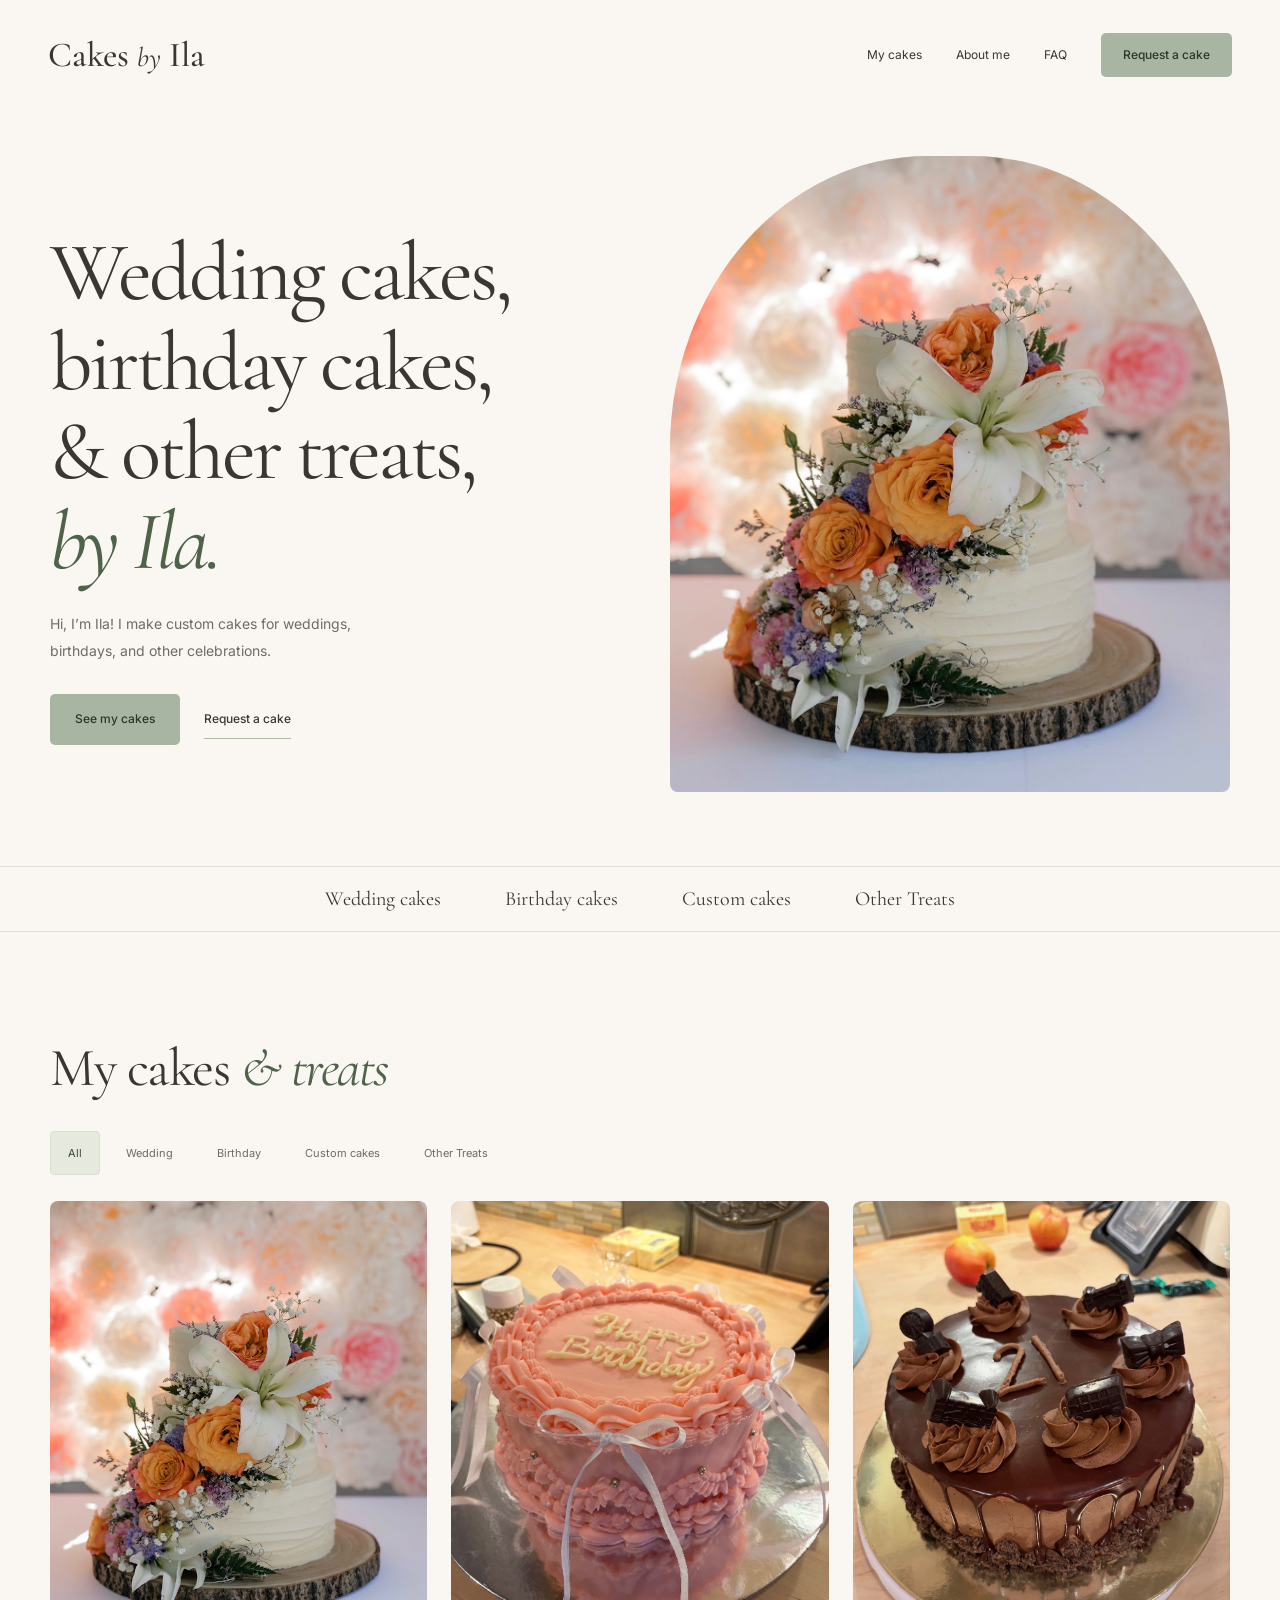
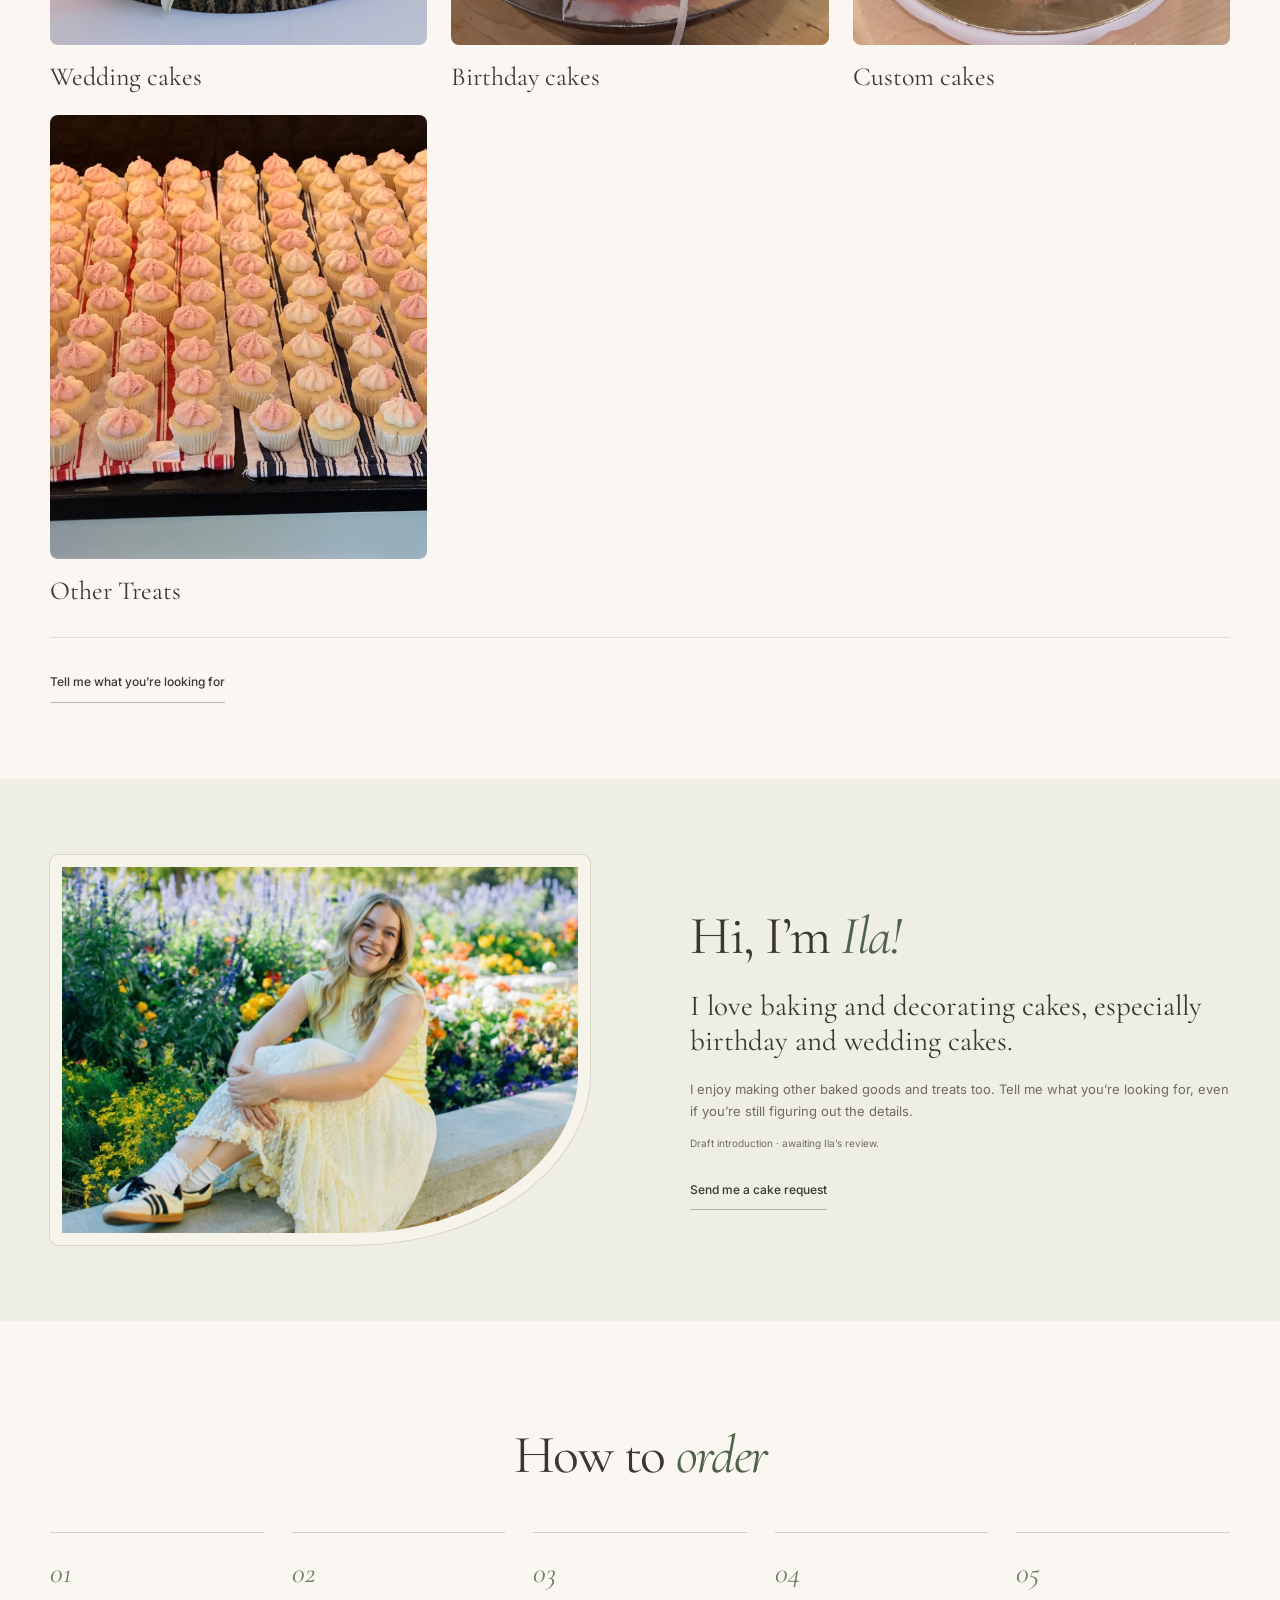
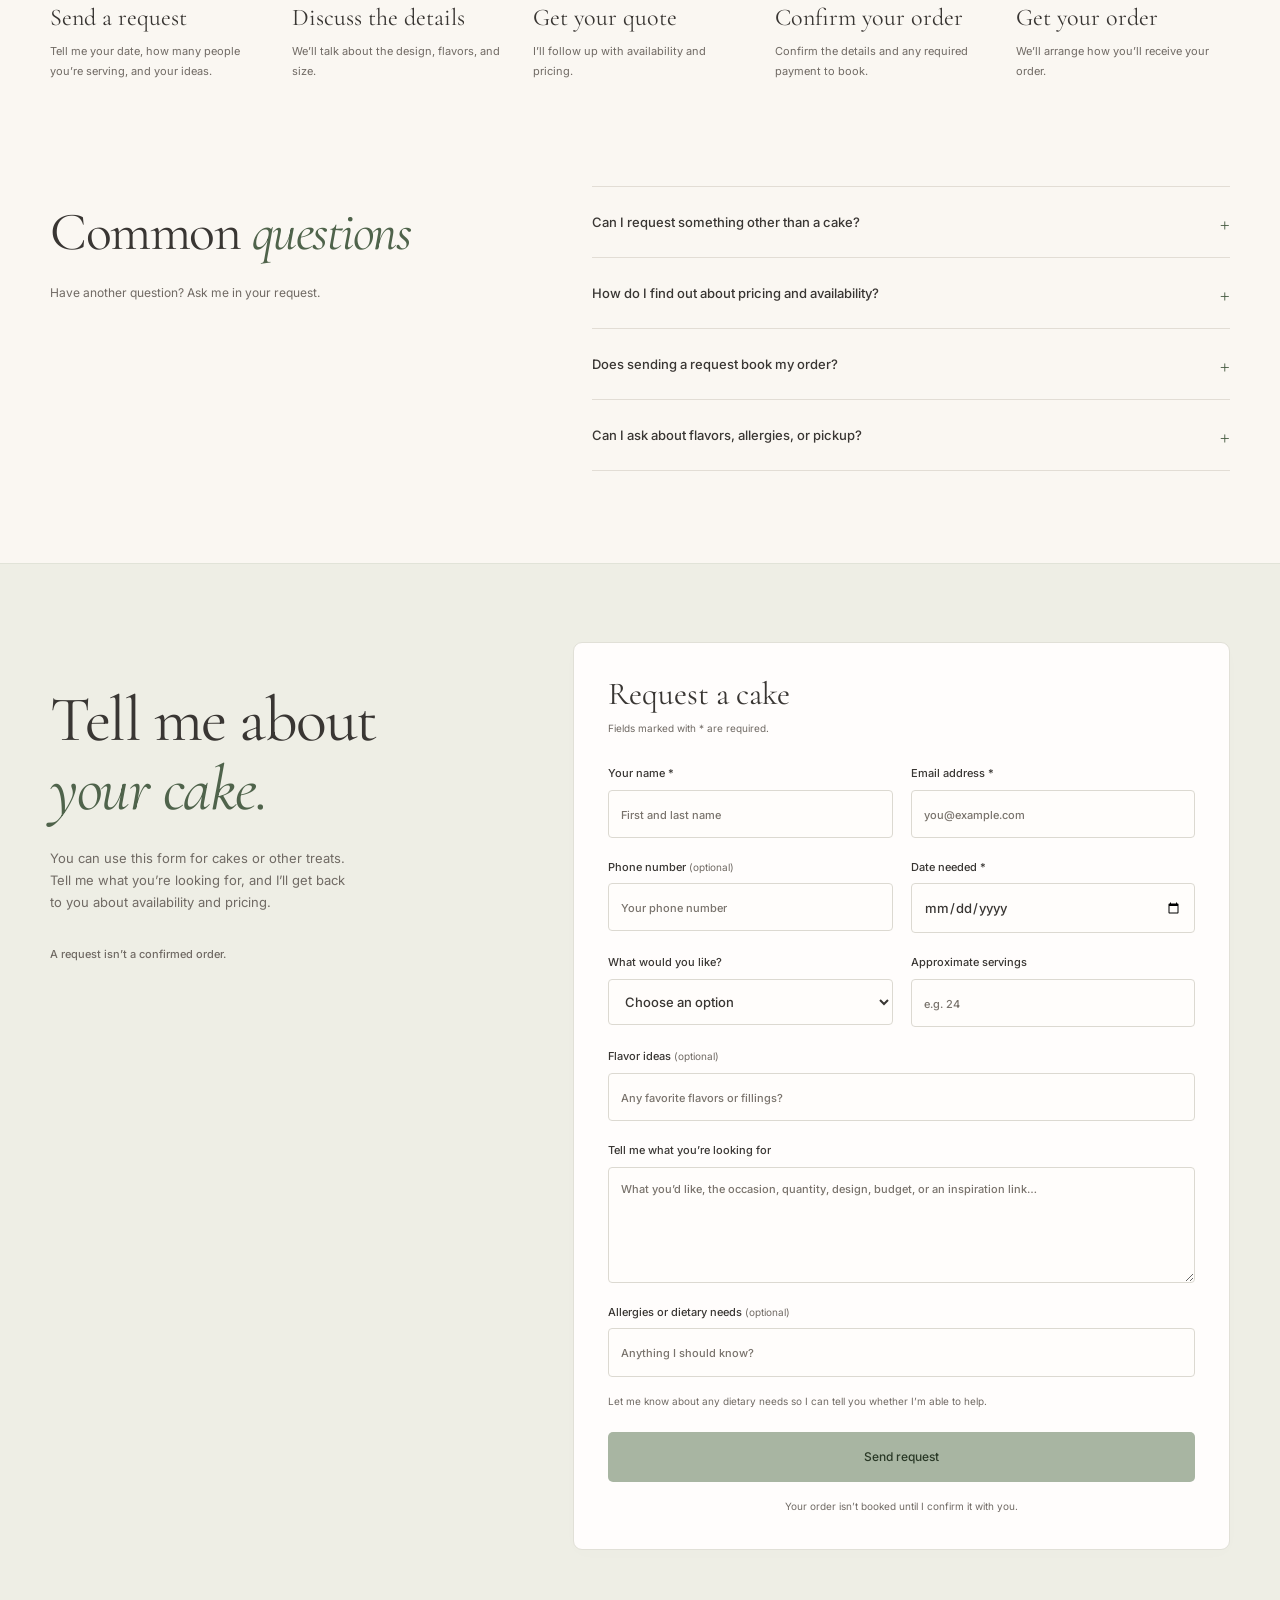
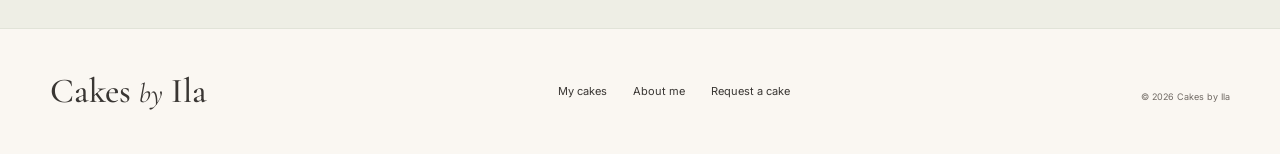
==== index.html @ 0bd68b97 "Update and more treats, not just cakes, copyright." ====
<!doctype html>
<html lang="en">
<head>
<meta charset="utf-8"><meta name="viewport" content="width=device-width, initial-scale=1"><meta name="theme-color" content="#FAF7F2">
<title>Cakes by Ila · Wedding &amp; birthday cakes</title>
<meta name="description" content="I mostly make wedding, birthday, and custom cakes, but I make other treats too. Take a look at my work or send me a request.">
<meta property="og:title" content="Cakes by Ila · Wedding &amp; birthday cakes"><meta property="og:description" content="Take a look at my cakes and other treats, and tell me what you’re looking for."><meta property="og:type" content="website">
<link rel="icon" href="assets/favicon.svg" type="image/svg+xml"><link rel="preconnect" href="https://fonts.googleapis.com"><link rel="preconnect" href="https://fonts.gstatic.com" crossorigin><link href="https://fonts.googleapis.com/css2?family=Cormorant+Garamond:ital,wght@0,400;0,500;0,600;1,400;1,500&family=Inter:wght@400;500;600&display=swap" rel="stylesheet"><link rel="stylesheet" href="style.css"><script src="config.js" defer></script><script src="script.js" defer></script>
</head>
<body>
<a class="skip-link" href="#main">Skip to content</a>
<header class="site-header"><a class="wordmark" href="#home" aria-label="Cakes by Ila, home">Cakes <em>by</em> Ila</a><button class="menu-toggle" aria-expanded="false" aria-controls="navigation">Menu</button><nav id="navigation" aria-label="Main navigation"><a href="#cakes">My cakes</a><a href="#about">About me</a><a href="#faq">FAQ</a><a class="button button-small" href="#request">Request a cake</a></nav></header>
<main id="main">
<section class="hero section-wrap" id="home"><div class="hero-copy"><h1>Wedding cakes,<br>birthday cakes,<br>&amp; other treats,<br><em>by Ila.</em></h1><p class="intro">Hi, I’m Ila! I make custom cakes for weddings,<br>birthdays, and other celebrations.</p><div class="hero-actions"><a class="button" href="#cakes">See my cakes</a><a class="text-link" href="#request">Request a cake</a></div></div><figure class="hero-visual"><img src="assets/wedding-cake.jpeg" width="1179" height="1519" alt="Ila’s tiered white wedding cake decorated with orange roses and white lilies" fetchpriority="high"></figure></section>
<div class="occasion-strip"><span>Wedding cakes</span><span>Birthday cakes</span><span>Custom cakes</span><span>Other Treats</span></div>
<section class="section-wrap portfolio" id="cakes" aria-labelledby="cakes-title"><div class="section-heading"><div><h2 id="cakes-title">My cakes <em>&amp; treats</em></h2></div></div><div class="gallery-toolbar"><div class="filters" role="group" aria-label="Filter cakes and treats"><button class="filter active" data-filter="all" aria-pressed="true">All</button><button class="filter" data-filter="wedding" aria-pressed="false">Wedding</button><button class="filter" data-filter="birthday" aria-pressed="false">Birthday</button><button class="filter" data-filter="celebration" aria-pressed="false">Custom cakes</button><button class="filter" data-filter="treats" aria-pressed="false">Other Treats</button></div></div><p class="sr-only" id="gallery-status" aria-live="polite"></p><div class="cake-grid">
<figure class="cake-card" data-category="wedding"><div class="cake-image"><img src="assets/wedding-cake.jpeg" width="1179" height="1519" loading="lazy" alt="White wedding cake with orange roses, white lilies, and small purple flowers"></div><figcaption><h3>Wedding cakes</h3></figcaption></figure>
<figure class="cake-card" data-category="birthday"><div class="cake-image"><img src="assets/birthday-cake.jpeg" width="1179" height="1240" loading="lazy" alt="Pink birthday cake with piped frosting, white ribbon bows, and Happy Birthday lettering"></div><figcaption><h3>Birthday cakes</h3></figcaption></figure>
<figure class="cake-card" data-category="celebration"><div class="cake-image"><img src="assets/other-cake.jpeg" width="1179" height="1409" loading="lazy" alt="Chocolate drip cake with chocolate decorations and the number 21"></div><figcaption><h3>Custom cakes</h3></figcaption></figure>
<figure class="cake-card" data-category="treats"><div class="cake-image"><img src="assets/cupcakes.jpg" width="2922" height="1345" loading="lazy" decoding="async" alt="Rows of cupcakes topped with pink and white frosting"></div><figcaption><h3>Other Treats</h3></figcaption></figure>
</div><div class="portfolio-cta"><a class="text-link" href="#request">Tell me what you’re looking for</a></div></section>
<section class="about-section" id="about"><div class="section-wrap about-layout"><figure class="about-visual"><img class="ila-portrait" src="assets/ila-portrait.jpeg" width="1179" height="780" loading="lazy" decoding="async" alt="Ila smiling in a flower garden, wearing a yellow dress"></figure><div class="about-copy"><h2>Hi, I’m <em>Ila!</em></h2><p class="large-copy">I love baking and decorating cakes, especially birthday and wedding cakes.</p><p>I enjoy making other baked goods and treats too. Tell me what you’re looking for, even if you’re still figuring out the details.</p><p class="draft-note">Draft introduction · awaiting Ila’s review.</p><a class="text-link" href="#request">Send me a cake request</a></div></div></section>
<section class="section-wrap process" aria-labelledby="process-title"><div class="center-heading"><h2 id="process-title">How to <em>order</em></h2></div><ol class="steps"><li><span>01</span><h3>Send a request</h3><p>Tell me your date, how many people you’re serving, and your ideas.</p></li><li><span>02</span><h3>Discuss the details</h3><p>We’ll talk about the design, flavors, and size.</p></li><li><span>03</span><h3>Get your quote</h3><p>I’ll follow up with availability and pricing.</p></li><li><span>04</span><h3>Confirm your order</h3><p>Confirm the details and any required payment to book.</p></li><li><span>05</span><h3>Get your order</h3><p>We’ll arrange how you’ll receive your order.</p></li></ol></section>
<section class="faq-section section-wrap" id="faq"><div><h2>Common <em>questions</em></h2><p>Have another question? Ask me in your request.</p></div><div class="faq-list"><details><summary>Can I request something other than a cake?</summary><p>Yes! I mostly make wedding, birthday, and custom cakes, but I make other treats too. Choose “Other Treats” in the form and tell me what you’re looking for. I’ll let you know whether I can make it.</p></details><details><summary>How do I find out about pricing and availability?</summary><p>Send me your date, roughly how many people you’re serving, and your ideas. I’ll get back to you about availability and pricing.</p></details><details><summary>Does sending a request book my order?</summary><p>No. Your order is only booked once I’ve confirmed your order with you and any required payment or deposit is arranged.</p></details><details><summary>Can I ask about flavors, allergies, or pickup?</summary><p>Yes—include those questions in your request. We’ll go over the details before you book.</p></details></div></section>
<section class="request-section" id="request"><div class="section-wrap request-layout"><div class="request-copy"><h2>Tell me about<br><em>your cake.</em></h2><p>You can use this form for cakes or other treats. Tell me what you’re looking for, and I’ll get back to you about availability and pricing.</p><div class="request-reassurance"><p><strong>A request isn’t a confirmed order.</strong></p></div></div><form id="cake-request" method="post"><div class="form-heading"><h3>Request a cake</h3><p>Fields marked with * are required.</p></div><div class="form-grid"><label>Your name *<input name="Customer name" autocomplete="name" required maxlength="100" placeholder="First and last name"></label><label>Email address *<input name="email" type="email" autocomplete="email" required maxlength="254" placeholder="you@example.com"></label><label>Phone number <span>(optional)</span><input name="Phone" type="tel" autocomplete="tel" maxlength="40" placeholder="Your phone number"></label><label>Date needed *<input name="Date needed" id="cake-date" type="date" required></label><label>What would you like?<select name="Request type"><option value="">Choose an option</option><option>Wedding cake</option><option>Birthday cake</option><option>Custom cake</option><option>Other Treats</option><option>I’m not sure yet</option></select></label><label>Approximate servings<input name="Approximate servings" type="number" min="1" max="10000" placeholder="e.g. 24"></label><label class="full">Flavor ideas <span>(optional)</span><input name="Flavor ideas" maxlength="200" placeholder="Any favorite flavors or fillings?"></label><label class="full">Tell me what you’re looking for<textarea name="Request details" rows="4" maxlength="5000" placeholder="What you’d like, the occasion, quantity, design, budget, or an inspiration link…"></textarea></label><label class="full">Allergies or dietary needs <span>(optional)</span><input name="Dietary considerations" maxlength="500" placeholder="Anything I should know?"></label></div><div hidden><label>Leave this empty<input name="_gotcha" tabindex="-1" autocomplete="off"></label></div><p class="form-note">Let me know about any dietary needs so I can tell you whether I’m able to help.</p><button class="button submit-button" type="submit" disabled>Requests opening soon</button><p id="form-status" class="form-status" role="status" aria-live="polite">I’m not taking requests through the website yet. Please check back soon.</p><p class="form-fineprint">Your order isn’t booked until I confirm it with you.</p><noscript><p>JavaScript is required to send this form. Please enable it and reload this page.</p></noscript></form></div></section>
</main><footer class="section-wrap"><div><a class="wordmark" href="#home">Cakes <em>by</em> Ila</a></div><nav aria-label="Footer navigation"><a href="#cakes">My cakes</a><a href="#about">About me</a><a href="#request">Request a cake</a></nav><p class="copyright">© <span id="year">2026</span> Cakes by Ila</p></footer>
</body></html>
---- style.css ----
:root{--cream:#faf7f2;--paper:#fffdfc;--sage:#a8b5a2;--green:#4f634b;--charcoal:#393633;--muted:#706a64;--line:#e2ddd5;--serif:'Cormorant Garamond',Georgia,serif;--sans:Inter,Arial,sans-serif}*{box-sizing:border-box}html{scroll-behavior:smooth;scroll-padding-top:110px}body{margin:0;background:var(--cream);color:var(--charcoal);font-family:var(--sans);font-size:14px;line-height:1.7}a{color:inherit;text-decoration:none}button,input,select,textarea{font:inherit}button,a,input,select,textarea,summary{-webkit-tap-highlight-color:transparent}button,a{touch-action:manipulation}button{cursor:pointer}img{display:block;max-width:100%;height:auto}figure,p,h1,h2,h3{margin:0}h1,h2,h3{font-family:var(--serif);font-weight:400;line-height:1.08}h2{font-size:clamp(38px,4.2vw,58px);letter-spacing:-1.5px}h2 em,h1 em{color:var(--green);font-weight:400}p{color:var(--muted)}[hidden]{display:none!important}:focus-visible{outline:3px solid var(--green);outline-offset:5px}.section-wrap{width:min(1180px,calc(100% - 96px));margin-inline:auto}.site-header{min-height:110px;display:flex;align-items:center;justify-content:space-between;width:min(1320px,calc(100% - 96px));margin:auto;gap:24px}.wordmark{font:500 35px/1 var(--serif);white-space:nowrap}.wordmark em{font-size:27px;font-weight:400}.wordmark span{display:block;font:500 8px/1.4 var(--sans);letter-spacing:2px;margin-top:11px}.site-header nav{display:flex;gap:34px;align-items:center;font-size:12px}.site-header nav>a:not(.button):hover,footer a:hover{color:var(--green);text-decoration:underline;text-underline-offset:5px}.button{display:inline-flex;align-items:center;justify-content:center;gap:22px;background:var(--sage);color:#293826;border:1px solid transparent;border-radius:5px;min-height:50px;padding:14px 24px;font-size:12px;font-weight:500;transition:background .2s,transform .2s}.button:hover{background:#98a991;transform:translateY(-1px)}.button-small{min-height:44px;padding:11px 21px}.menu-toggle{display:none}.hero{display:grid;grid-template-columns:1fr 1fr;align-items:center;gap:60px;padding:46px 0 74px}.eyebrow{font-size:10px;letter-spacing:2px;font-weight:500;color:var(--green)}.tiny-flower{font-size:22px;vertical-align:middle;margin-right:8px}.hero h1{font-size:clamp(60px,6.5vw,90px);letter-spacing:-3px;margin:24px 0}.intro{font-size:14px;line-height:1.9}.hero-actions{display:flex;gap:24px;align-items:center;margin-top:30px;flex-wrap:wrap}.text-link{font-size:12px;font-weight:500;border-bottom:1px solid #b1b9a8;padding:9px 0;display:inline-block}.text-link:hover{color:var(--green);border-color:var(--green)}.hero-note{font-size:10px;letter-spacing:.3px;color:var(--muted);margin-top:40px;display:flex;align-items:center;gap:10px}.hero-note span{font-size:22px;color:var(--green)}.hero-visual{position:relative;border-radius:46% 46% 8px 8px;min-width:0;background:#e9e9df}.hero-visual>img{width:100%;border-radius:inherit;aspect-ratio: .88;object-fit:cover}.image-label{position:absolute;bottom:17px;width:100%;text-align:center;font-size:8px;letter-spacing:1px;color:#605e54}.picture-note{position:absolute;right:-24px;bottom:62px;width:151px;height:151px;border:1px solid #b5bfa9;border-radius:50%;background:#f9f6ed;display:flex;flex-direction:column;align-items:center;justify-content:center;transform:rotate(9deg);font:26px/1.05 var(--serif)}.picture-note span{font-size:28px;margin-top:8px;color:var(--green)}.occasion-strip{border-block:1px solid var(--line);display:flex;align-items:center;justify-content:center;gap:64px;padding:20px 24px;font:20px var(--serif)}.occasion-strip i{font-size:21px;color:#7d8a70}.portfolio{padding-block:92px 76px}.section-heading{display:flex;align-items:end;justify-content:space-between;gap:24px}.section-heading h2{margin-top:15px}.section-heading>p{font-size:12px;padding-bottom:5px}.gallery-toolbar{margin:34px 0 26px;display:flex;justify-content:space-between;align-items:center;gap:20px}.filters{display:flex;gap:8px;flex-wrap:wrap}.filter{background:transparent;border:1px solid transparent;border-radius:4px;color:var(--muted);padding:10px 17px;min-height:44px;font-size:11px}.filter.active{background:#e6eade;color:#394b33;border-color:#d8dfd0}.filter:hover{border-color:#adb9a5}.gallery-note{font-size:8px;letter-spacing:1.4px;color:var(--muted)}.cake-grid{display:grid;grid-template-columns:repeat(3,1fr);gap:24px}.cake-image{border-radius:8px;overflow:hidden}.cake-image img{width:100%;aspect-ratio: .85;object-fit:cover;transition:transform .35s}.cake-card:hover img{transform:scale(1.025)}.cake-card figcaption{padding-top:18px}.cake-card h3{font-size:26px}.cake-card figcaption span{display:block;font-size:8px;letter-spacing:1.5px;margin-top:8px;color:var(--muted)}.portfolio-footnote{font-size:11px;margin-top:24px}.portfolio-cta{border-top:1px solid var(--line);margin-top:32px;padding-top:25px;display:flex;align-items:center;justify-content:space-between;gap:20px}.portfolio-cta p{font:25px var(--serif);color:var(--charcoal)}.about-section{background:#eeeee5}.about-layout{display:grid;grid-template-columns:1fr 1fr;gap:100px;align-items:center;padding-block:76px}.portrait-placeholder{min-height:390px;background:#e1dfd2;border-radius:8px 8px 44% 8px;display:flex;flex-direction:column;align-items:center;justify-content:center;text-align:center;border:12px solid #f6f3eb;outline:1px solid #d8d5c9}.portrait-placeholder>span{font:58px var(--serif);color:#718366}.portrait-placeholder p{font:36px/1.1 var(--serif);color:#5a6451;margin:14px 0 30px}.portrait-placeholder small{font-size:8px;letter-spacing:2px;color:#635f55}.about-visual figcaption{font:italic 17px var(--serif);padding:19px 0 0;text-align:center;color:var(--muted)}.about-copy h2{margin:17px 0 24px}.about-copy .large-copy{font:29px/1.2 var(--serif);color:var(--charcoal);margin-bottom:20px}.about-copy>p:not(.eyebrow):not(.large-copy){font-size:13px}.about-copy .draft-note{margin-top:12px;font-size:10px!important}.about-copy .text-link{margin-top:19px}.signature{font:italic 27px var(--serif);color:var(--green);margin-top:28px}.process{padding-block:90px}.center-heading{text-align:center}.center-heading h2{margin:15px 0}.center-heading>p:last-child{font-size:12px}.steps{list-style:none;padding:0;display:grid;grid-template-columns:repeat(5,1fr);gap:28px;margin:48px 0 0}.steps li{border-top:1px solid #cdd3c4;padding-top:22px}.steps li>span{font:italic 29px var(--serif);color:#6d8061}.steps h3{font-size:24px;margin:15px 0 11px}.steps p{font-size:11px;line-height:1.8}.faq-section{padding-block:15px 92px;display:grid;grid-template-columns:.9fr 1.3fr;gap:100px}.faq-section h2{margin:17px 0 22px}.faq-section>div>p:last-child{font-size:12px}.faq-list{border-top:1px solid var(--line)}details{border-bottom:1px solid var(--line)}summary{list-style:none;cursor:pointer;min-height:70px;display:flex;align-items:center;justify-content:space-between;gap:20px;font-size:13px;font-weight:500}summary::-webkit-details-marker{display:none}summary:after{content:'+';font:24px var(--serif);color:var(--green)}details[open] summary:after{content:'−'}details p{font-size:12px;padding:0 28px 24px 0}.request-section{background:#eeeee5;border-block:1px solid #e1e3d8}.request-layout{display:grid;grid-template-columns:.8fr 1.2fr;gap:85px;padding-block:78px;align-items:start}.request-copy{padding-top:20px}.request-copy h2{font-size:clamp(50px,5vw,70px);margin:23px 0}.request-copy>p:not(.eyebrow){font-size:13px;max-width:310px}.request-reassurance{display:flex;gap:16px;align-items:center;margin-top:32px}.request-reassurance>span{font-size:37px;color:var(--green)}.request-reassurance p{font-size:11px}.request-reassurance strong{font-weight:500}form{background:var(--paper);border:1px solid #e1e0d7;border-radius:9px;padding:34px;box-shadow:0 4px 18px #39363303}.form-heading h3{font-size:32px}.form-heading p{font-size:10px;margin-top:8px}.form-grid{display:grid;grid-template-columns:1fr 1fr;gap:20px 18px;margin-top:27px}label{display:block;font-size:11px;font-weight:500;min-width:0}label>span{font-size:10px;font-weight:400;color:var(--muted)}input,select,textarea{display:block;width:100%;min-width:0;min-height:46px;padding:12px;border:1px solid #dcd9d1;border-radius:4px;background:#fffdfb;color:var(--charcoal);font-size:13px;margin-top:7px}input::placeholder,textarea::placeholder{color:#79736c;font-size:11px}textarea{resize:vertical;min-height:116px}.full{grid-column:1/-1}.form-note{font-size:10px;margin:16px 0 22px}.submit-button{width:100%}.submit-button:disabled{cursor:not-allowed;background:#e3e6dd;color:#5d6557;transform:none}.form-status{font-size:12px;margin-top:16px}.form-status:empty{display:none}.form-status.error{color:#933b32}.form-status.success{color:#3f603d}.form-fineprint{font-size:10px;text-align:center;margin-top:16px}footer{display:flex;align-items:center;justify-content:space-between;gap:30px;padding-block:45px}footer p{font-size:10px;margin-top:10px}footer nav{display:flex;gap:26px;font-size:11px}footer .copyright{text-align:right;font-size:9px;line-height:1.9}.sr-only,.skip-link:not(:focus){position:absolute;width:1px;height:1px;overflow:hidden;clip-path:inset(50%);white-space:nowrap}.skip-link:focus{position:fixed;z-index:10;top:10px;left:10px;padding:12px;background:white}.filters{display:none}.js .filters{display:flex}
@media(min-width:1500px){.hero{padding-block:65px 90px}}
@media(max-width:1000px){.section-wrap,.site-header{width:calc(100% - 56px)}.hero{gap:30px}.hero h1{font-size:70px}.hero-actions{gap:15px}.site-header nav{gap:20px}.picture-note{width:120px;height:120px;font-size:23px;right:-13px}.about-layout,.faq-section{gap:48px}.request-layout{gap:40px}.steps{gap:18px}.gallery-note{display:none}.occasion-strip{gap:35px}.request-copy h2{font-size:54px}form{padding:26px}}
@media(max-width:700px){html{scroll-padding-top:24px}.section-wrap,.site-header{width:calc(100% - 40px)}.site-header{min-height:92px;flex-wrap:wrap;gap:0;padding-block:22px}.wordmark{font-size:31px}.wordmark span{font-size:7px;letter-spacing:1.5px}.js .menu-toggle{display:block;background:none;border:1px solid #d4d9cc;border-radius:4px;padding:9px 13px;min-height:44px;font-size:12px;color:var(--charcoal)}.site-header nav{width:100%;flex-wrap:wrap;padding-top:20px;gap:18px}.js .site-header nav{display:none}.js .site-header nav.is-open{display:flex}.site-header nav .button{margin-left:auto}.hero{grid-template-columns:1fr;padding-block:30px 42px;gap:36px}.eyebrow{font-size:9px;letter-spacing:1.5px}.hero h1{font-size:clamp(57px,12vw,78px);letter-spacing:-2px;margin-block:19px}.hero h1 br:nth-child(2){display:none}.hero h1 em{white-space:nowrap}.intro{font-size:13px}.hero-actions{gap:23px;margin-top:25px}.hero-note{margin-top:24px}.hero-visual{max-width:470px;width:100%;margin-inline:auto}.hero-visual>img{aspect-ratio:1.02}.picture-note{right:8px;bottom:42px}.image-label{font-size:7px}.occasion-strip{gap:15px;padding:18px 16px;font-size:15px;flex-wrap:wrap}.occasion-strip i{font-size:15px}.portfolio{padding-block:55px 44px}.section-heading{display:block}.section-heading>p{margin-top:18px}.section-heading h2{font-size:40px}.gallery-toolbar{margin-block:22px}.filter{font-size:10px;padding-inline:12px}.filters{gap:3px}.cake-grid{grid-template-columns:1fr;gap:30px}.cake-image img{aspect-ratio:1.12}.cake-card figcaption{padding-top:14px}.cake-card h3{font-size:28px}.portfolio-footnote{font-size:10px}.portfolio-cta{align-items:start;flex-direction:column;gap:10px}.portfolio-cta p{font-size:24px}.about-layout{grid-template-columns:1fr;gap:34px;padding-block:46px}.portrait-placeholder{min-height:310px}.about-copy h2{font-size:52px}.process{padding-block:54px}.center-heading{text-align:left}.center-heading h2{font-size:39px}.steps{grid-template-columns:1fr;margin-top:30px;gap:0}.steps li{display:grid;grid-template-columns:45px 1fr;column-gap:14px;padding-block:20px}.steps li>span{grid-row:1/3}.steps h3{margin:0 0 6px}.steps p{font-size:12px}.faq-section{grid-template-columns:1fr;gap:28px;padding-block:5px 55px}.faq-section h2 br{display:none}.faq-section h2{font-size:42px}summary{font-size:12px;min-height:68px}.request-layout{grid-template-columns:1fr;gap:30px;padding-block:44px}.request-copy{padding-top:0}.request-copy h2{font-size:55px}.request-copy>p:not(.eyebrow){max-width:100%}.request-reassurance{margin-top:20px}form{padding:24px 20px}.form-grid{grid-template-columns:1fr;gap:17px}input,select,textarea{font-size:16px;min-height:49px}input::placeholder,textarea::placeholder{font-size:12px}label{font-size:12px}footer{flex-direction:column;align-items:start;gap:23px;padding-block:35px}footer .copyright{text-align:left;margin:0}footer nav a{min-height:44px;display:flex;align-items:center}}
@media(prefers-reduced-motion:reduce){html{scroll-behavior:auto}*,*:before,*:after{transition:none!important;animation:none!important}}

/* Keep Ila’s portrait in the existing About photo frame. */
.ila-portrait{display:block;width:100%;height:390px;object-fit:cover;object-position:60% center;border-radius:8px 8px 44% 8px;border:12px solid #f6f3eb;outline:1px solid #d8d5c9}
.hero-visual>img,.cake-image img{object-position:center 65%}
@media(max-width:700px){.ila-portrait{height:310px}}
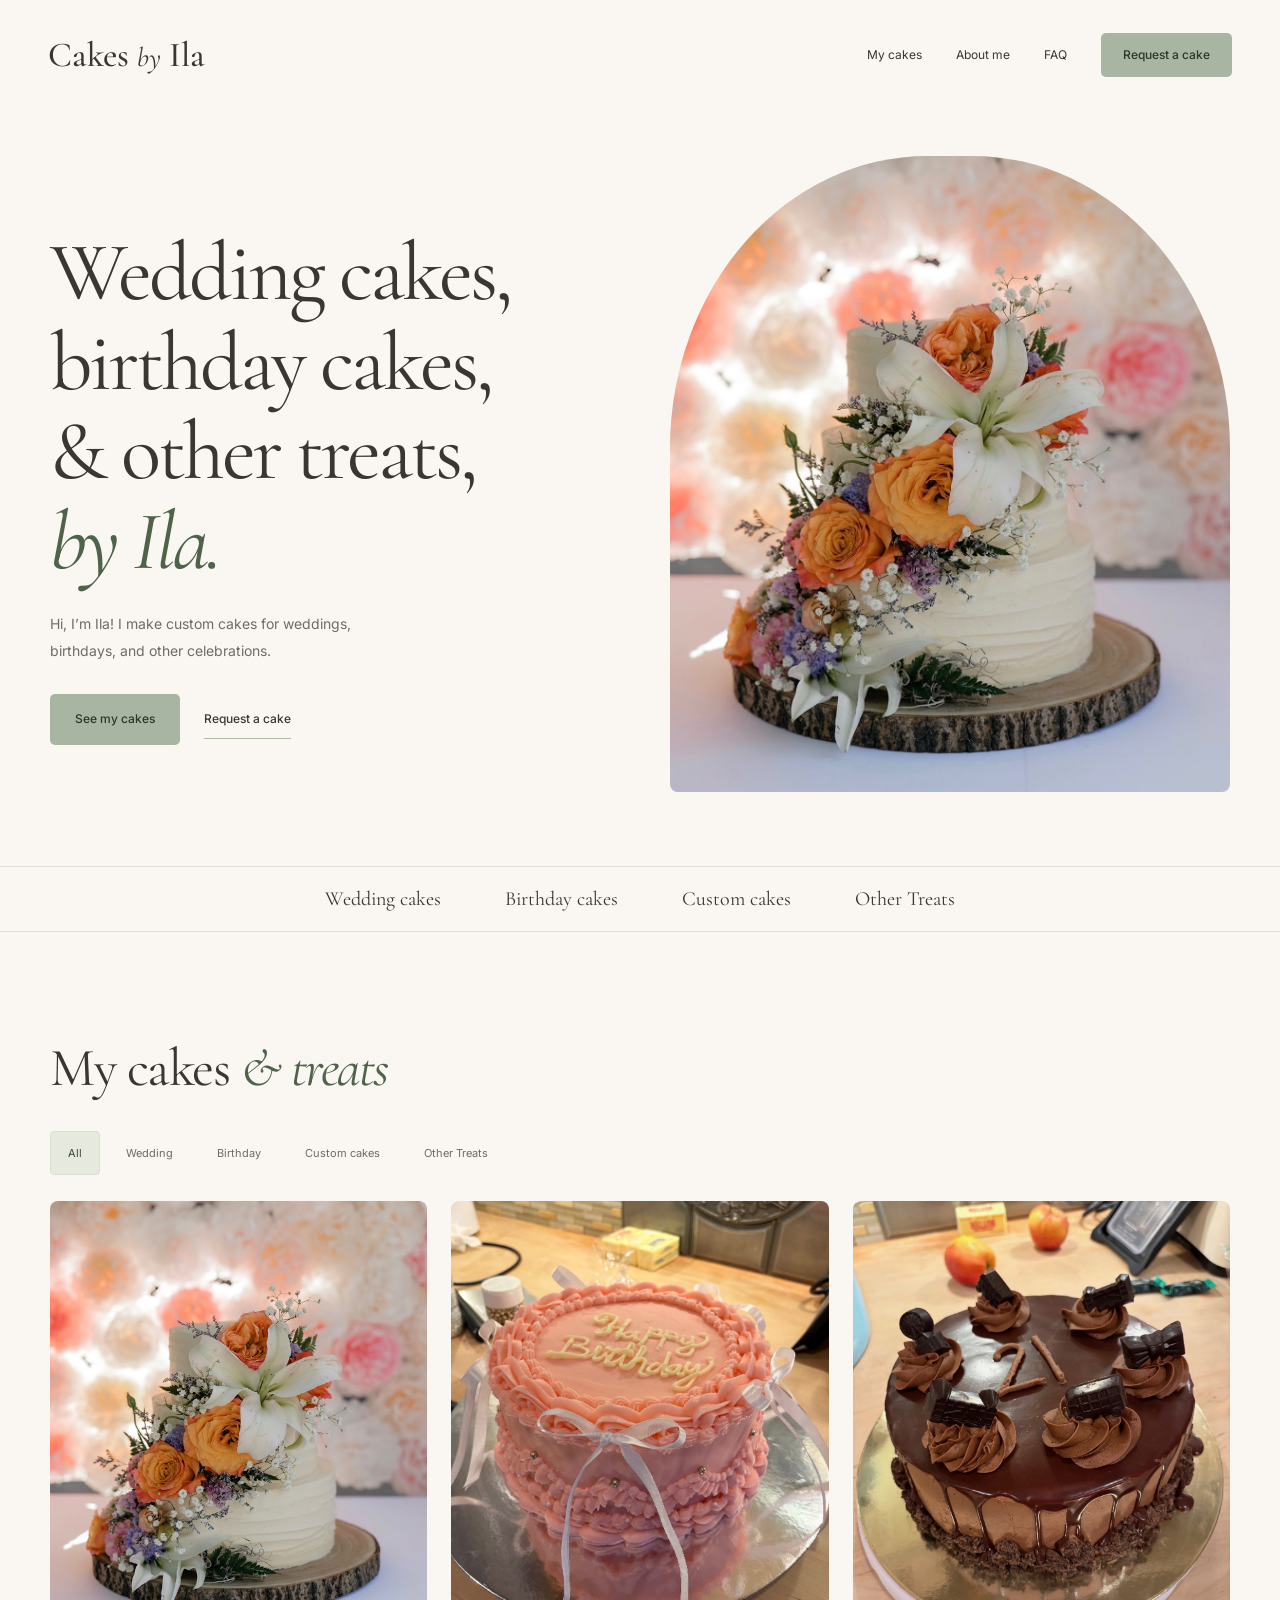
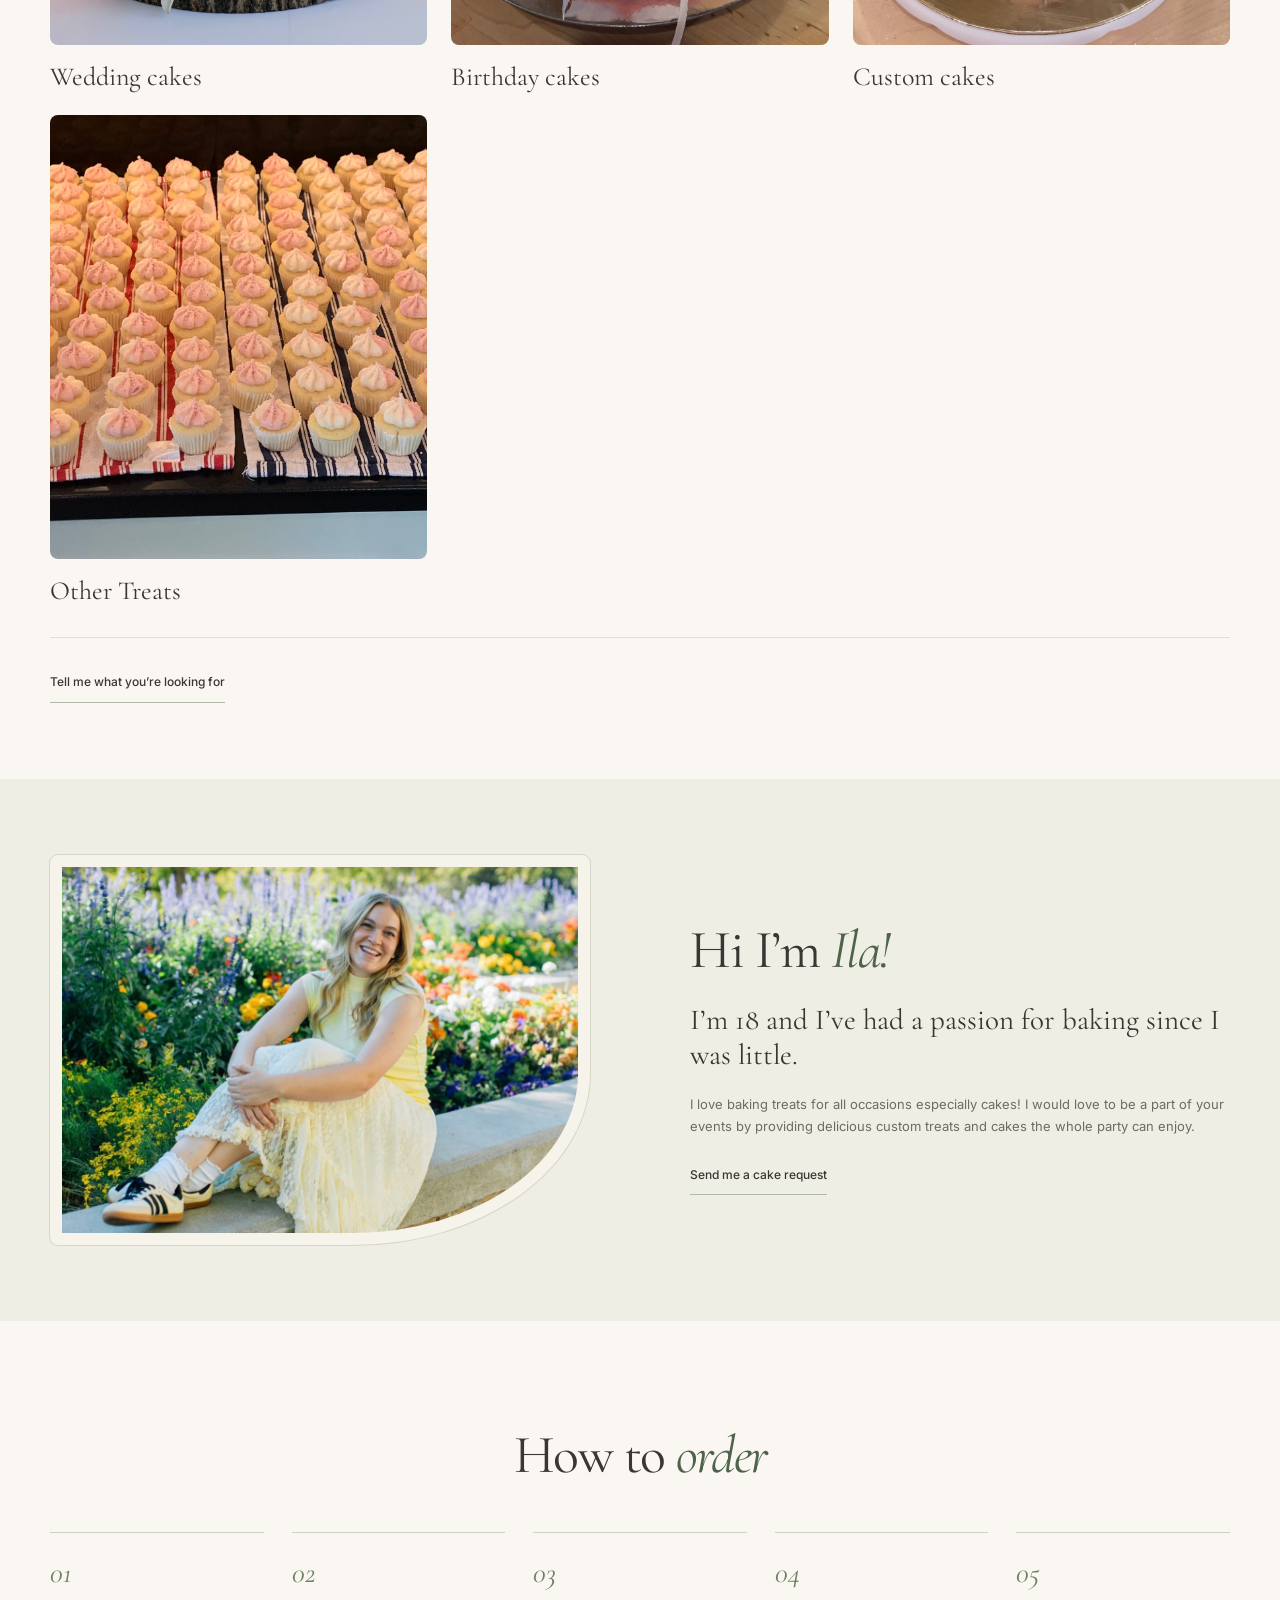
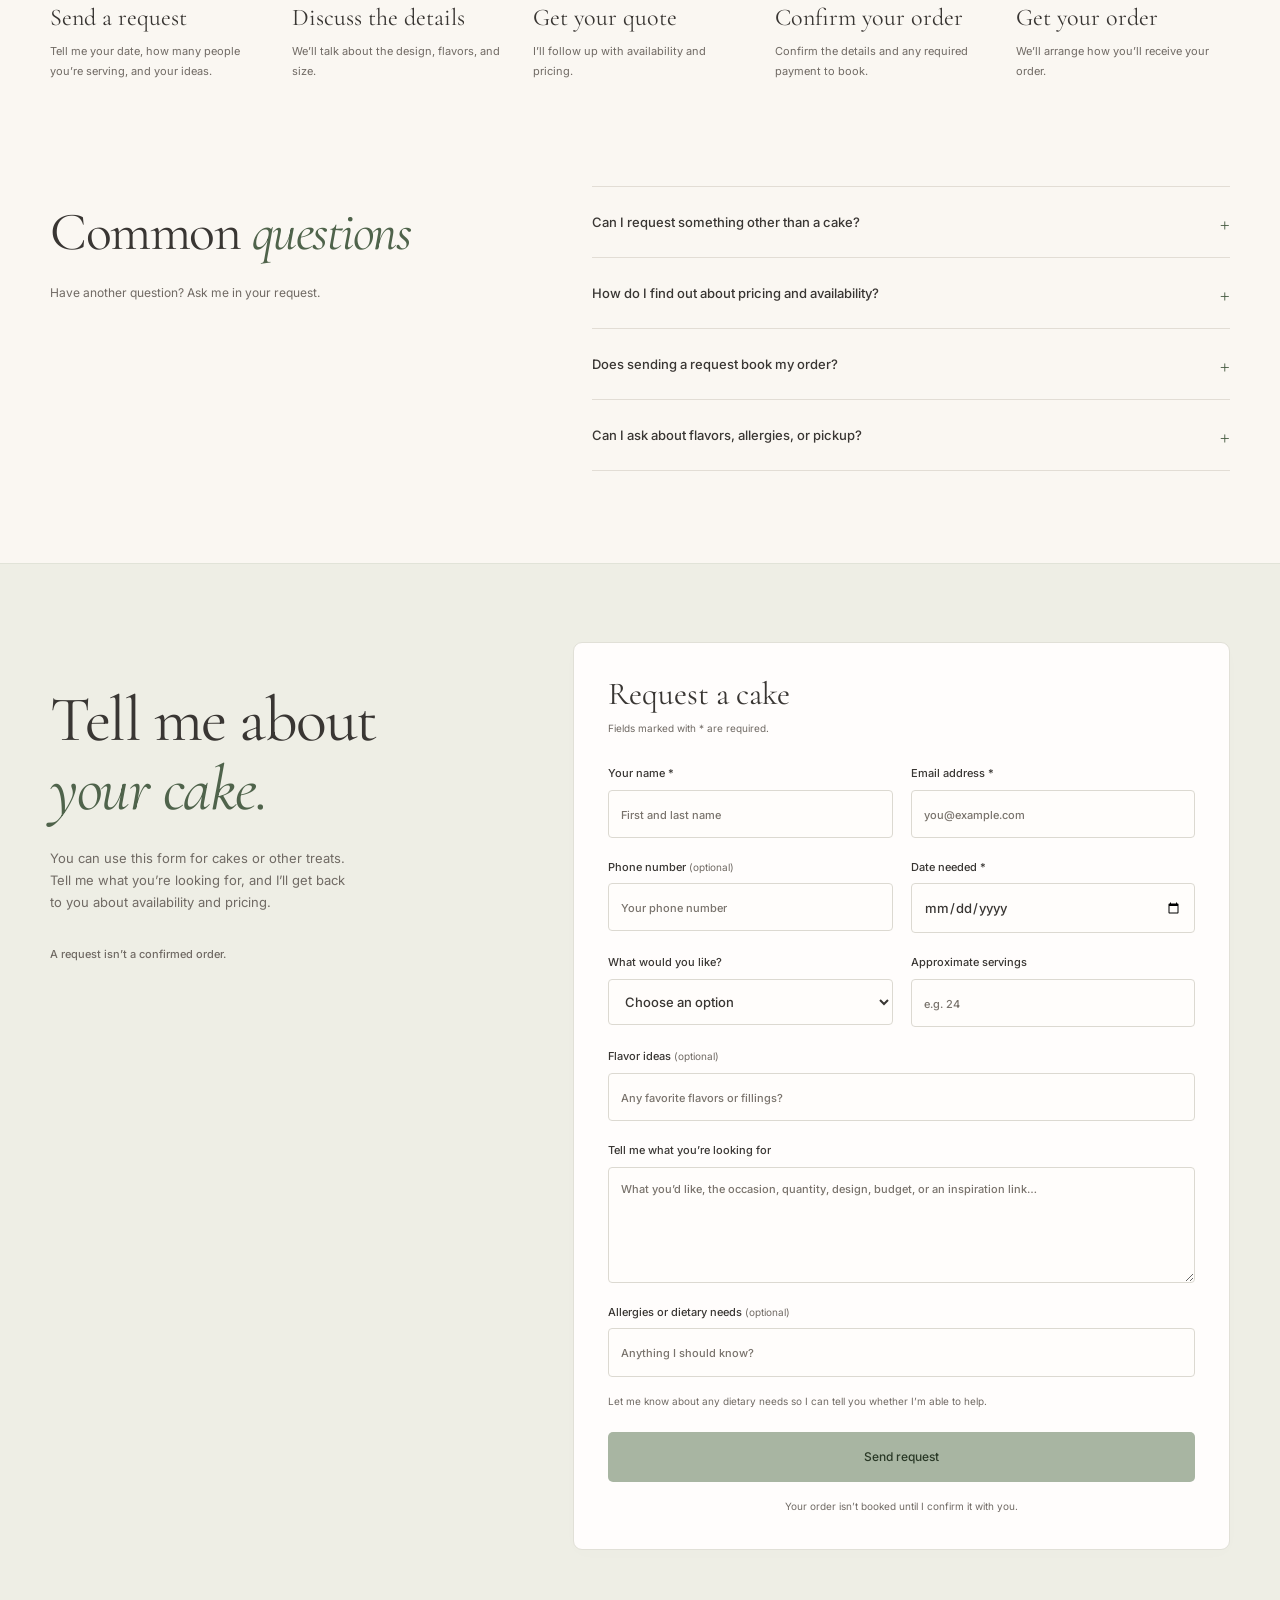
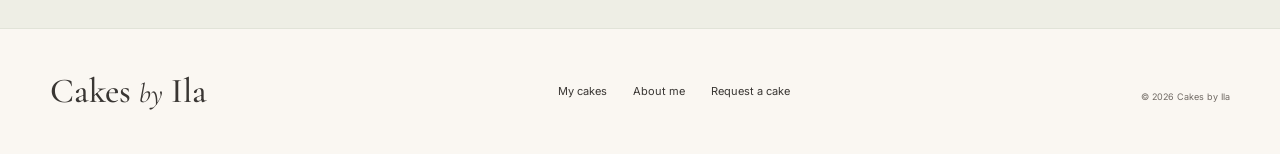
==== commit 7741780c: "Added Ila's writing for her about me section." ====
--- a/index.html
+++ b/index.html
@@ -19,7 +19,7 @@
 <figure class="cake-card" data-category="celebration"><div class="cake-image"><img src="assets/other-cake.jpeg" width="1179" height="1409" loading="lazy" alt="Chocolate drip cake with chocolate decorations and the number 21"></div><figcaption><h3>Custom cakes</h3></figcaption></figure>
 <figure class="cake-card" data-category="treats"><div class="cake-image"><img src="assets/cupcakes.jpg" width="2922" height="1345" loading="lazy" decoding="async" alt="Rows of cupcakes topped with pink and white frosting"></div><figcaption><h3>Other Treats</h3></figcaption></figure>
 </div><div class="portfolio-cta"><a class="text-link" href="#request">Tell me what you’re looking for</a></div></section>
-<section class="about-section" id="about"><div class="section-wrap about-layout"><figure class="about-visual"><img class="ila-portrait" src="assets/ila-portrait.jpeg" width="1179" height="780" loading="lazy" decoding="async" alt="Ila smiling in a flower garden, wearing a yellow dress"></figure><div class="about-copy"><h2>Hi, I’m <em>Ila!</em></h2><p class="large-copy">I love baking and decorating cakes, especially birthday and wedding cakes.</p><p>I enjoy making other baked goods and treats too. Tell me what you’re looking for, even if you’re still figuring out the details.</p><p class="draft-note">Draft introduction · awaiting Ila’s review.</p><a class="text-link" href="#request">Send me a cake request</a></div></div></section>
+<section class="about-section" id="about"><div class="section-wrap about-layout"><figure class="about-visual"><img class="ila-portrait" src="assets/ila-portrait.jpeg" width="1179" height="780" loading="lazy" decoding="async" alt="Ila smiling in a flower garden, wearing a yellow dress"></figure><div class="about-copy"><h2>Hi I’m <em>Ila!</em></h2><p class="large-copy">I’m 18 and I’ve had a passion for baking since I was little.</p><p>I love baking treats for all occasions especially cakes! I would love to be a part of your events by providing delicious custom treats and cakes the whole party can enjoy.</p><a class="text-link" href="#request">Send me a cake request</a></div></div></section>
 <section class="section-wrap process" aria-labelledby="process-title"><div class="center-heading"><h2 id="process-title">How to <em>order</em></h2></div><ol class="steps"><li><span>01</span><h3>Send a request</h3><p>Tell me your date, how many people you’re serving, and your ideas.</p></li><li><span>02</span><h3>Discuss the details</h3><p>We’ll talk about the design, flavors, and size.</p></li><li><span>03</span><h3>Get your quote</h3><p>I’ll follow up with availability and pricing.</p></li><li><span>04</span><h3>Confirm your order</h3><p>Confirm the details and any required payment to book.</p></li><li><span>05</span><h3>Get your order</h3><p>We’ll arrange how you’ll receive your order.</p></li></ol></section>
 <section class="faq-section section-wrap" id="faq"><div><h2>Common <em>questions</em></h2><p>Have another question? Ask me in your request.</p></div><div class="faq-list"><details><summary>Can I request something other than a cake?</summary><p>Yes! I mostly make wedding, birthday, and custom cakes, but I make other treats too. Choose “Other Treats” in the form and tell me what you’re looking for. I’ll let you know whether I can make it.</p></details><details><summary>How do I find out about pricing and availability?</summary><p>Send me your date, roughly how many people you’re serving, and your ideas. I’ll get back to you about availability and pricing.</p></details><details><summary>Does sending a request book my order?</summary><p>No. Your order is only booked once I’ve confirmed your order with you and any required payment or deposit is arranged.</p></details><details><summary>Can I ask about flavors, allergies, or pickup?</summary><p>Yes—include those questions in your request. We’ll go over the details before you book.</p></details></div></section>
 <section class="request-section" id="request"><div class="section-wrap request-layout"><div class="request-copy"><h2>Tell me about<br><em>your cake.</em></h2><p>You can use this form for cakes or other treats. Tell me what you’re looking for, and I’ll get back to you about availability and pricing.</p><div class="request-reassurance"><p><strong>A request isn’t a confirmed order.</strong></p></div></div><form id="cake-request" method="post"><div class="form-heading"><h3>Request a cake</h3><p>Fields marked with * are required.</p></div><div class="form-grid"><label>Your name *<input name="Customer name" autocomplete="name" required maxlength="100" placeholder="First and last name"></label><label>Email address *<input name="email" type="email" autocomplete="email" required maxlength="254" placeholder="you@example.com"></label><label>Phone number <span>(optional)</span><input name="Phone" type="tel" autocomplete="tel" maxlength="40" placeholder="Your phone number"></label><label>Date needed *<input name="Date needed" id="cake-date" type="date" required></label><label>What would you like?<select name="Request type"><option value="">Choose an option</option><option>Wedding cake</option><option>Birthday cake</option><option>Custom cake</option><option>Other Treats</option><option>I’m not sure yet</option></select></label><label>Approximate servings<input name="Approximate servings" type="number" min="1" max="10000" placeholder="e.g. 24"></label><label class="full">Flavor ideas <span>(optional)</span><input name="Flavor ideas" maxlength="200" placeholder="Any favorite flavors or fillings?"></label><label class="full">Tell me what you’re looking for<textarea name="Request details" rows="4" maxlength="5000" placeholder="What you’d like, the occasion, quantity, design, budget, or an inspiration link…"></textarea></label><label class="full">Allergies or dietary needs <span>(optional)</span><input name="Dietary considerations" maxlength="500" placeholder="Anything I should know?"></label></div><div hidden><label>Leave this empty<input name="_gotcha" tabindex="-1" autocomplete="off"></label></div><p class="form-note">Let me know about any dietary needs so I can tell you whether I’m able to help.</p><button class="button submit-button" type="submit" disabled>Requests opening soon</button><p id="form-status" class="form-status" role="status" aria-live="polite">I’m not taking requests through the website yet. Please check back soon.</p><p class="form-fineprint">Your order isn’t booked until I confirm it with you.</p><noscript><p>JavaScript is required to send this form. Please enable it and reload this page.</p></noscript></form></div></section>
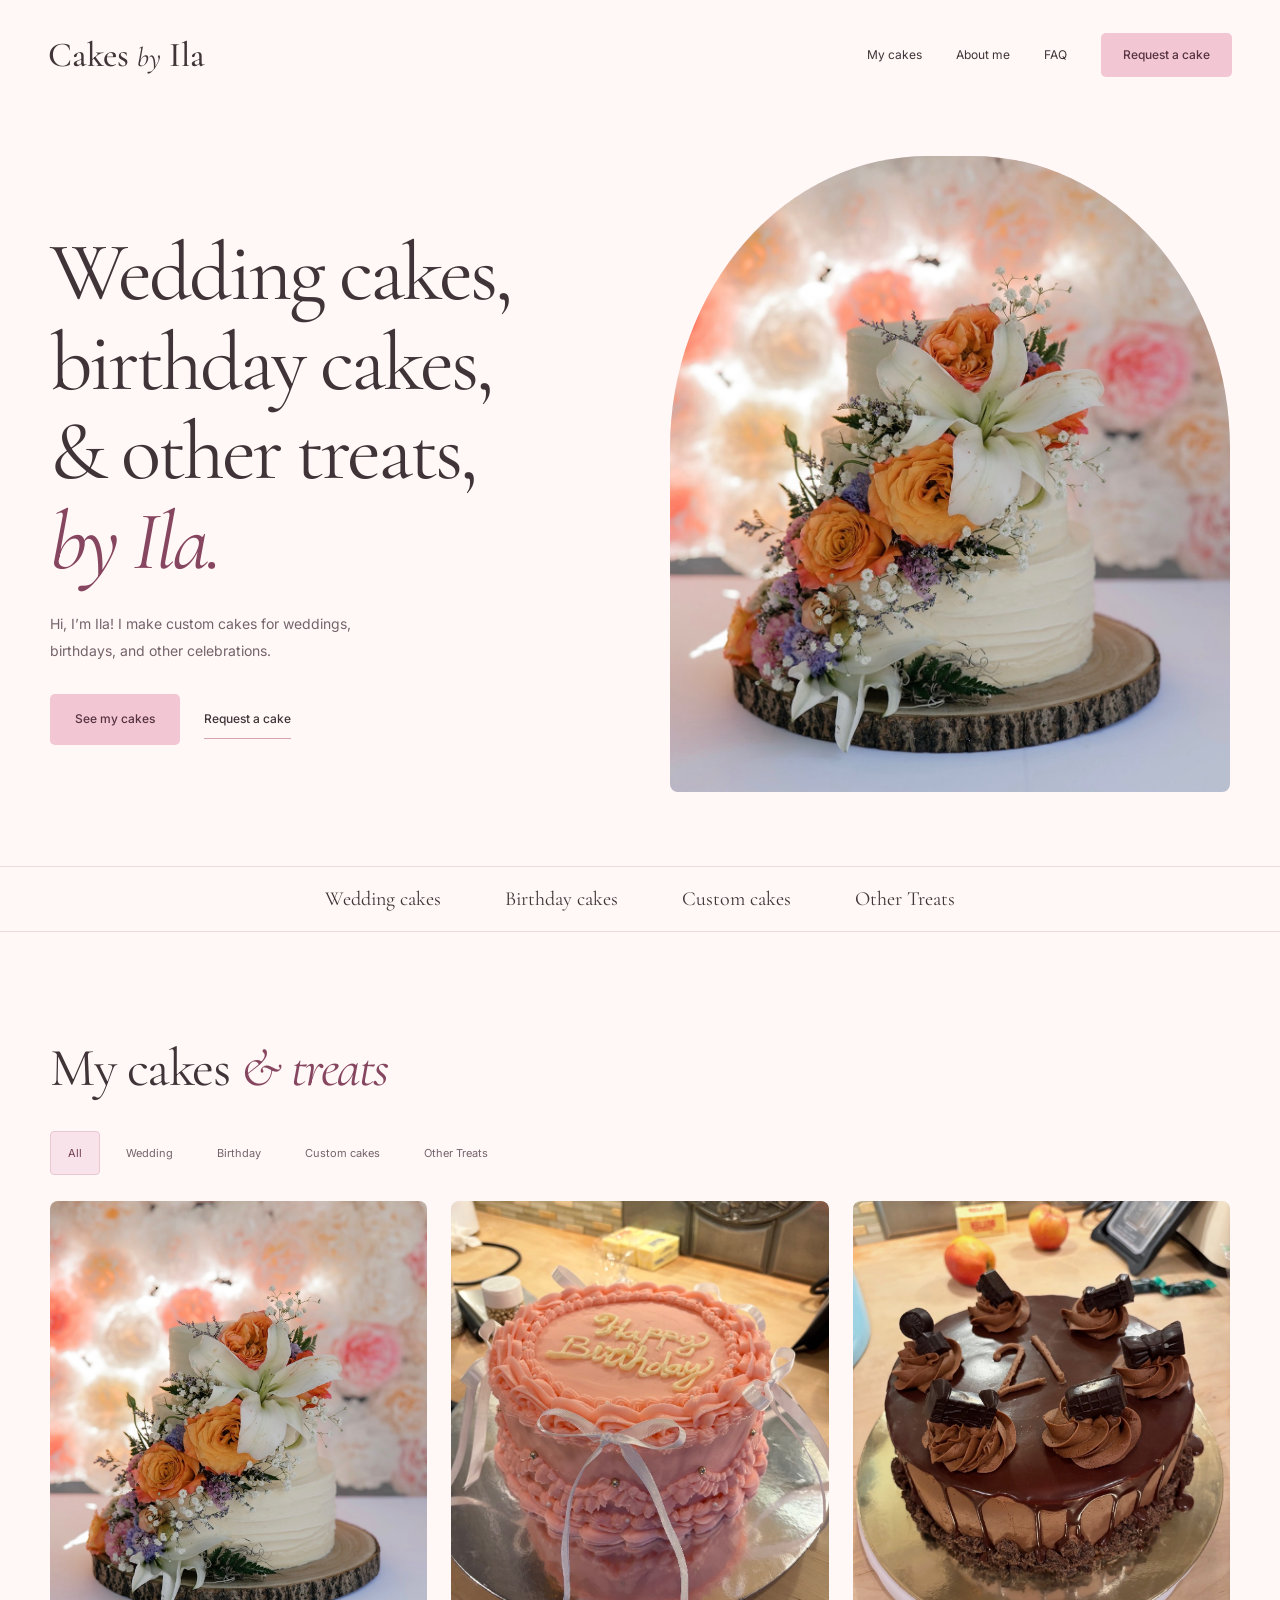
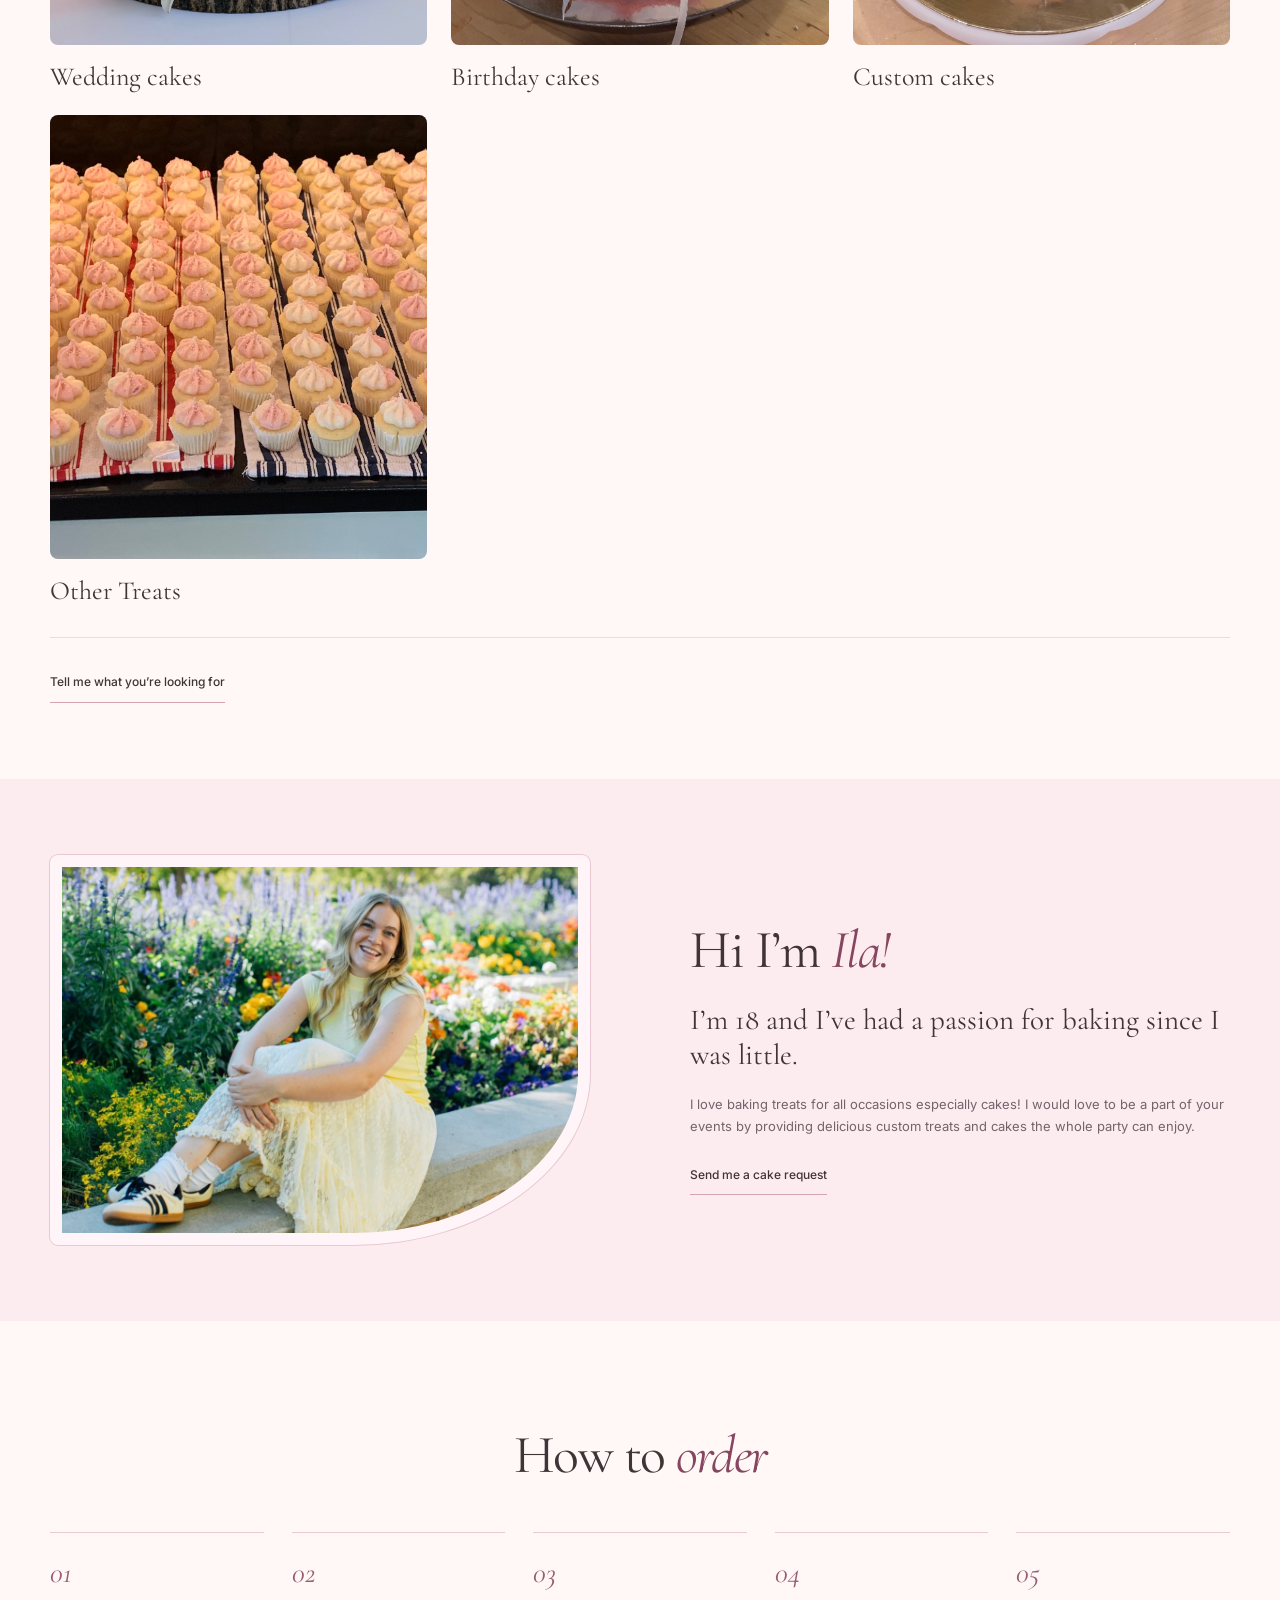
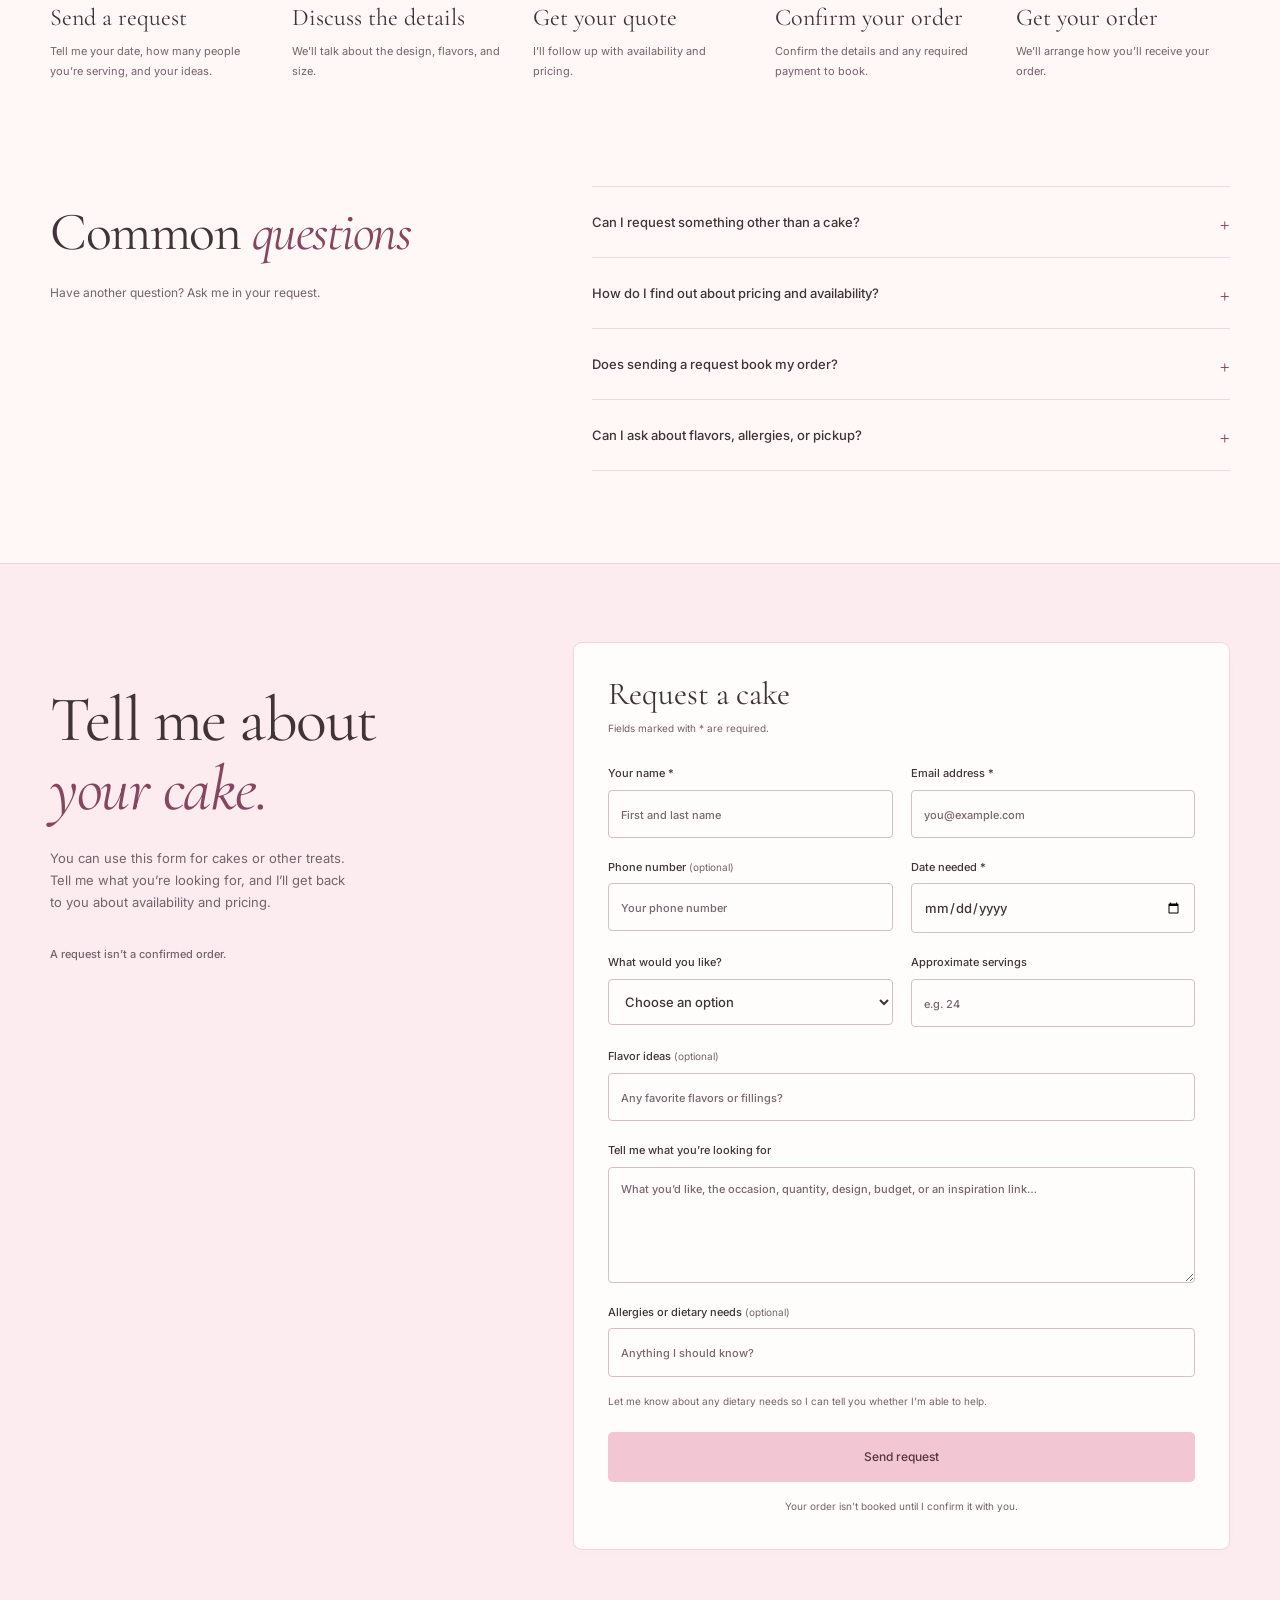
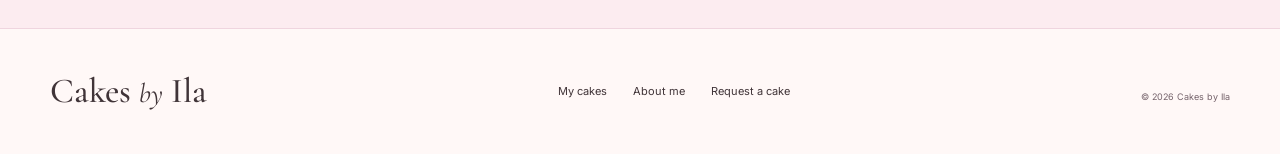
==== commit 65a8d99e: "Changed the color scheme from green accents to pink." ====
--- a/index.html
+++ b/index.html
@@ -1,11 +1,11 @@
 <!doctype html>
 <html lang="en">
 <head>
-<meta charset="utf-8"><meta name="viewport" content="width=device-width, initial-scale=1"><meta name="theme-color" content="#FAF7F2">
+<meta charset="utf-8"><meta name="viewport" content="width=device-width, initial-scale=1"><meta name="theme-color" content="#FFF8F7">
 <title>Cakes by Ila · Wedding &amp; birthday cakes</title>
 <meta name="description" content="I mostly make wedding, birthday, and custom cakes, but I make other treats too. Take a look at my work or send me a request.">
 <meta property="og:title" content="Cakes by Ila · Wedding &amp; birthday cakes"><meta property="og:description" content="Take a look at my cakes and other treats, and tell me what you’re looking for."><meta property="og:type" content="website">
-<link rel="icon" href="assets/favicon.svg" type="image/svg+xml"><link rel="preconnect" href="https://fonts.googleapis.com"><link rel="preconnect" href="https://fonts.gstatic.com" crossorigin><link href="https://fonts.googleapis.com/css2?family=Cormorant+Garamond:ital,wght@0,400;0,500;0,600;1,400;1,500&family=Inter:wght@400;500;600&display=swap" rel="stylesheet"><link rel="stylesheet" href="style.css"><script src="config.js" defer></script><script src="script.js" defer></script>
+<link rel="icon" href="assets/favicon.svg?v=pink" type="image/svg+xml"><link rel="preconnect" href="https://fonts.googleapis.com"><link rel="preconnect" href="https://fonts.gstatic.com" crossorigin><link href="https://fonts.googleapis.com/css2?family=Cormorant+Garamond:ital,wght@0,400;0,500;0,600;1,400;1,500&family=Inter:wght@400;500;600&display=swap" rel="stylesheet"><link rel="stylesheet" href="style.css"><script src="config.js" defer></script><script src="script.js" defer></script>
 </head>
 <body>
 <a class="skip-link" href="#main">Skip to content</a>
--- a/style.css
+++ b/style.css
@@ -1,10 +1,10 @@
-:root{--cream:#faf7f2;--paper:#fffdfc;--sage:#a8b5a2;--green:#4f634b;--charcoal:#393633;--muted:#706a64;--line:#e2ddd5;--serif:'Cormorant Garamond',Georgia,serif;--sans:Inter,Arial,sans-serif}*{box-sizing:border-box}html{scroll-behavior:smooth;scroll-padding-top:110px}body{margin:0;background:var(--cream);color:var(--charcoal);font-family:var(--sans);font-size:14px;line-height:1.7}a{color:inherit;text-decoration:none}button,input,select,textarea{font:inherit}button,a,input,select,textarea,summary{-webkit-tap-highlight-color:transparent}button,a{touch-action:manipulation}button{cursor:pointer}img{display:block;max-width:100%;height:auto}figure,p,h1,h2,h3{margin:0}h1,h2,h3{font-family:var(--serif);font-weight:400;line-height:1.08}h2{font-size:clamp(38px,4.2vw,58px);letter-spacing:-1.5px}h2 em,h1 em{color:var(--green);font-weight:400}p{color:var(--muted)}[hidden]{display:none!important}:focus-visible{outline:3px solid var(--green);outline-offset:5px}.section-wrap{width:min(1180px,calc(100% - 96px));margin-inline:auto}.site-header{min-height:110px;display:flex;align-items:center;justify-content:space-between;width:min(1320px,calc(100% - 96px));margin:auto;gap:24px}.wordmark{font:500 35px/1 var(--serif);white-space:nowrap}.wordmark em{font-size:27px;font-weight:400}.wordmark span{display:block;font:500 8px/1.4 var(--sans);letter-spacing:2px;margin-top:11px}.site-header nav{display:flex;gap:34px;align-items:center;font-size:12px}.site-header nav>a:not(.button):hover,footer a:hover{color:var(--green);text-decoration:underline;text-underline-offset:5px}.button{display:inline-flex;align-items:center;justify-content:center;gap:22px;background:var(--sage);color:#293826;border:1px solid transparent;border-radius:5px;min-height:50px;padding:14px 24px;font-size:12px;font-weight:500;transition:background .2s,transform .2s}.button:hover{background:#98a991;transform:translateY(-1px)}.button-small{min-height:44px;padding:11px 21px}.menu-toggle{display:none}.hero{display:grid;grid-template-columns:1fr 1fr;align-items:center;gap:60px;padding:46px 0 74px}.eyebrow{font-size:10px;letter-spacing:2px;font-weight:500;color:var(--green)}.tiny-flower{font-size:22px;vertical-align:middle;margin-right:8px}.hero h1{font-size:clamp(60px,6.5vw,90px);letter-spacing:-3px;margin:24px 0}.intro{font-size:14px;line-height:1.9}.hero-actions{display:flex;gap:24px;align-items:center;margin-top:30px;flex-wrap:wrap}.text-link{font-size:12px;font-weight:500;border-bottom:1px solid #b1b9a8;padding:9px 0;display:inline-block}.text-link:hover{color:var(--green);border-color:var(--green)}.hero-note{font-size:10px;letter-spacing:.3px;color:var(--muted);margin-top:40px;display:flex;align-items:center;gap:10px}.hero-note span{font-size:22px;color:var(--green)}.hero-visual{position:relative;border-radius:46% 46% 8px 8px;min-width:0;background:#e9e9df}.hero-visual>img{width:100%;border-radius:inherit;aspect-ratio: .88;object-fit:cover}.image-label{position:absolute;bottom:17px;width:100%;text-align:center;font-size:8px;letter-spacing:1px;color:#605e54}.picture-note{position:absolute;right:-24px;bottom:62px;width:151px;height:151px;border:1px solid #b5bfa9;border-radius:50%;background:#f9f6ed;display:flex;flex-direction:column;align-items:center;justify-content:center;transform:rotate(9deg);font:26px/1.05 var(--serif)}.picture-note span{font-size:28px;margin-top:8px;color:var(--green)}.occasion-strip{border-block:1px solid var(--line);display:flex;align-items:center;justify-content:center;gap:64px;padding:20px 24px;font:20px var(--serif)}.occasion-strip i{font-size:21px;color:#7d8a70}.portfolio{padding-block:92px 76px}.section-heading{display:flex;align-items:end;justify-content:space-between;gap:24px}.section-heading h2{margin-top:15px}.section-heading>p{font-size:12px;padding-bottom:5px}.gallery-toolbar{margin:34px 0 26px;display:flex;justify-content:space-between;align-items:center;gap:20px}.filters{display:flex;gap:8px;flex-wrap:wrap}.filter{background:transparent;border:1px solid transparent;border-radius:4px;color:var(--muted);padding:10px 17px;min-height:44px;font-size:11px}.filter.active{background:#e6eade;color:#394b33;border-color:#d8dfd0}.filter:hover{border-color:#adb9a5}.gallery-note{font-size:8px;letter-spacing:1.4px;color:var(--muted)}.cake-grid{display:grid;grid-template-columns:repeat(3,1fr);gap:24px}.cake-image{border-radius:8px;overflow:hidden}.cake-image img{width:100%;aspect-ratio: .85;object-fit:cover;transition:transform .35s}.cake-card:hover img{transform:scale(1.025)}.cake-card figcaption{padding-top:18px}.cake-card h3{font-size:26px}.cake-card figcaption span{display:block;font-size:8px;letter-spacing:1.5px;margin-top:8px;color:var(--muted)}.portfolio-footnote{font-size:11px;margin-top:24px}.portfolio-cta{border-top:1px solid var(--line);margin-top:32px;padding-top:25px;display:flex;align-items:center;justify-content:space-between;gap:20px}.portfolio-cta p{font:25px var(--serif);color:var(--charcoal)}.about-section{background:#eeeee5}.about-layout{display:grid;grid-template-columns:1fr 1fr;gap:100px;align-items:center;padding-block:76px}.portrait-placeholder{min-height:390px;background:#e1dfd2;border-radius:8px 8px 44% 8px;display:flex;flex-direction:column;align-items:center;justify-content:center;text-align:center;border:12px solid #f6f3eb;outline:1px solid #d8d5c9}.portrait-placeholder>span{font:58px var(--serif);color:#718366}.portrait-placeholder p{font:36px/1.1 var(--serif);color:#5a6451;margin:14px 0 30px}.portrait-placeholder small{font-size:8px;letter-spacing:2px;color:#635f55}.about-visual figcaption{font:italic 17px var(--serif);padding:19px 0 0;text-align:center;color:var(--muted)}.about-copy h2{margin:17px 0 24px}.about-copy .large-copy{font:29px/1.2 var(--serif);color:var(--charcoal);margin-bottom:20px}.about-copy>p:not(.eyebrow):not(.large-copy){font-size:13px}.about-copy .draft-note{margin-top:12px;font-size:10px!important}.about-copy .text-link{margin-top:19px}.signature{font:italic 27px var(--serif);color:var(--green);margin-top:28px}.process{padding-block:90px}.center-heading{text-align:center}.center-heading h2{margin:15px 0}.center-heading>p:last-child{font-size:12px}.steps{list-style:none;padding:0;display:grid;grid-template-columns:repeat(5,1fr);gap:28px;margin:48px 0 0}.steps li{border-top:1px solid #cdd3c4;padding-top:22px}.steps li>span{font:italic 29px var(--serif);color:#6d8061}.steps h3{font-size:24px;margin:15px 0 11px}.steps p{font-size:11px;line-height:1.8}.faq-section{padding-block:15px 92px;display:grid;grid-template-columns:.9fr 1.3fr;gap:100px}.faq-section h2{margin:17px 0 22px}.faq-section>div>p:last-child{font-size:12px}.faq-list{border-top:1px solid var(--line)}details{border-bottom:1px solid var(--line)}summary{list-style:none;cursor:pointer;min-height:70px;display:flex;align-items:center;justify-content:space-between;gap:20px;font-size:13px;font-weight:500}summary::-webkit-details-marker{display:none}summary:after{content:'+';font:24px var(--serif);color:var(--green)}details[open] summary:after{content:'−'}details p{font-size:12px;padding:0 28px 24px 0}.request-section{background:#eeeee5;border-block:1px solid #e1e3d8}.request-layout{display:grid;grid-template-columns:.8fr 1.2fr;gap:85px;padding-block:78px;align-items:start}.request-copy{padding-top:20px}.request-copy h2{font-size:clamp(50px,5vw,70px);margin:23px 0}.request-copy>p:not(.eyebrow){font-size:13px;max-width:310px}.request-reassurance{display:flex;gap:16px;align-items:center;margin-top:32px}.request-reassurance>span{font-size:37px;color:var(--green)}.request-reassurance p{font-size:11px}.request-reassurance strong{font-weight:500}form{background:var(--paper);border:1px solid #e1e0d7;border-radius:9px;padding:34px;box-shadow:0 4px 18px #39363303}.form-heading h3{font-size:32px}.form-heading p{font-size:10px;margin-top:8px}.form-grid{display:grid;grid-template-columns:1fr 1fr;gap:20px 18px;margin-top:27px}label{display:block;font-size:11px;font-weight:500;min-width:0}label>span{font-size:10px;font-weight:400;color:var(--muted)}input,select,textarea{display:block;width:100%;min-width:0;min-height:46px;padding:12px;border:1px solid #dcd9d1;border-radius:4px;background:#fffdfb;color:var(--charcoal);font-size:13px;margin-top:7px}input::placeholder,textarea::placeholder{color:#79736c;font-size:11px}textarea{resize:vertical;min-height:116px}.full{grid-column:1/-1}.form-note{font-size:10px;margin:16px 0 22px}.submit-button{width:100%}.submit-button:disabled{cursor:not-allowed;background:#e3e6dd;color:#5d6557;transform:none}.form-status{font-size:12px;margin-top:16px}.form-status:empty{display:none}.form-status.error{color:#933b32}.form-status.success{color:#3f603d}.form-fineprint{font-size:10px;text-align:center;margin-top:16px}footer{display:flex;align-items:center;justify-content:space-between;gap:30px;padding-block:45px}footer p{font-size:10px;margin-top:10px}footer nav{display:flex;gap:26px;font-size:11px}footer .copyright{text-align:right;font-size:9px;line-height:1.9}.sr-only,.skip-link:not(:focus){position:absolute;width:1px;height:1px;overflow:hidden;clip-path:inset(50%);white-space:nowrap}.skip-link:focus{position:fixed;z-index:10;top:10px;left:10px;padding:12px;background:white}.filters{display:none}.js .filters{display:flex}
+:root{--cream:#fff8f7;--paper:#fffdfc;--pink:#f2c6d2;--rose:#87465f;--charcoal:#403438;--muted:#75636b;--line:#ecdae0;--serif:'Cormorant Garamond',Georgia,serif;--sans:Inter,Arial,sans-serif}*{box-sizing:border-box}html{scroll-behavior:smooth;scroll-padding-top:110px}body{margin:0;background:var(--cream);color:var(--charcoal);font-family:var(--sans);font-size:14px;line-height:1.7}a{color:inherit;text-decoration:none}button,input,select,textarea{font:inherit}button,a,input,select,textarea,summary{-webkit-tap-highlight-color:transparent}button,a{touch-action:manipulation}button{cursor:pointer}img{display:block;max-width:100%;height:auto}figure,p,h1,h2,h3{margin:0}h1,h2,h3{font-family:var(--serif);font-weight:400;line-height:1.08}h2{font-size:clamp(38px,4.2vw,58px);letter-spacing:-1.5px}h2 em,h1 em{color:var(--rose);font-weight:400}p{color:var(--muted)}[hidden]{display:none!important}:focus-visible{outline:3px solid var(--rose);outline-offset:5px}.section-wrap{width:min(1180px,calc(100% - 96px));margin-inline:auto}.site-header{min-height:110px;display:flex;align-items:center;justify-content:space-between;width:min(1320px,calc(100% - 96px));margin:auto;gap:24px}.wordmark{font:500 35px/1 var(--serif);white-space:nowrap}.wordmark em{font-size:27px;font-weight:400}.wordmark span{display:block;font:500 8px/1.4 var(--sans);letter-spacing:2px;margin-top:11px}.site-header nav{display:flex;gap:34px;align-items:center;font-size:12px}.site-header nav>a:not(.button):hover,footer a:hover{color:var(--rose);text-decoration:underline;text-underline-offset:5px}.button{display:inline-flex;align-items:center;justify-content:center;gap:22px;background:var(--pink);color:#563342;border:1px solid transparent;border-radius:5px;min-height:50px;padding:14px 24px;font-size:12px;font-weight:500;transition:background .2s,transform .2s}.button:hover{background:#eab3c3;transform:translateY(-1px)}.button-small{min-height:44px;padding:11px 21px}.menu-toggle{display:none}.hero{display:grid;grid-template-columns:1fr 1fr;align-items:center;gap:60px;padding:46px 0 74px}.eyebrow{font-size:10px;letter-spacing:2px;font-weight:500;color:var(--rose)}.tiny-flower{font-size:22px;vertical-align:middle;margin-right:8px}.hero h1{font-size:clamp(60px,6.5vw,90px);letter-spacing:-3px;margin:24px 0}.intro{font-size:14px;line-height:1.9}.hero-actions{display:flex;gap:24px;align-items:center;margin-top:30px;flex-wrap:wrap}.text-link{font-size:12px;font-weight:500;border-bottom:1px solid #d7a4b6;padding:9px 0;display:inline-block}.text-link:hover{color:var(--rose);border-color:var(--rose)}.hero-note{font-size:10px;letter-spacing:.3px;color:var(--muted);margin-top:40px;display:flex;align-items:center;gap:10px}.hero-note span{font-size:22px;color:var(--rose)}.hero-visual{position:relative;border-radius:46% 46% 8px 8px;min-width:0;background:#f8e8ed}.hero-visual>img{width:100%;border-radius:inherit;aspect-ratio: .88;object-fit:cover}.image-label{position:absolute;bottom:17px;width:100%;text-align:center;font-size:8px;letter-spacing:1px;color:#75636b}.picture-note{position:absolute;right:-24px;bottom:62px;width:151px;height:151px;border:1px solid #dfb6c4;border-radius:50%;background:#fff8f7;display:flex;flex-direction:column;align-items:center;justify-content:center;transform:rotate(9deg);font:26px/1.05 var(--serif)}.picture-note span{font-size:28px;margin-top:8px;color:var(--rose)}.occasion-strip{border-block:1px solid var(--line);display:flex;align-items:center;justify-content:center;gap:64px;padding:20px 24px;font:20px var(--serif)}.occasion-strip i{font-size:21px;color:#985d73}.portfolio{padding-block:92px 76px}.section-heading{display:flex;align-items:end;justify-content:space-between;gap:24px}.section-heading h2{margin-top:15px}.section-heading>p{font-size:12px;padding-bottom:5px}.gallery-toolbar{margin:34px 0 26px;display:flex;justify-content:space-between;align-items:center;gap:20px}.filters{display:flex;gap:8px;flex-wrap:wrap}.filter{background:transparent;border:1px solid transparent;border-radius:4px;color:var(--muted);padding:10px 17px;min-height:44px;font-size:11px}.filter.active{background:#f9e3eb;color:#713e52;border-color:#ebc7d3}.filter:hover{border-color:#c98ca2}.gallery-note{font-size:8px;letter-spacing:1.4px;color:var(--muted)}.cake-grid{display:grid;grid-template-columns:repeat(3,1fr);gap:24px}.cake-image{border-radius:8px;overflow:hidden}.cake-image img{width:100%;aspect-ratio: .85;object-fit:cover;transition:transform .35s}.cake-card:hover img{transform:scale(1.025)}.cake-card figcaption{padding-top:18px}.cake-card h3{font-size:26px}.cake-card figcaption span{display:block;font-size:8px;letter-spacing:1.5px;margin-top:8px;color:var(--muted)}.portfolio-footnote{font-size:11px;margin-top:24px}.portfolio-cta{border-top:1px solid var(--line);margin-top:32px;padding-top:25px;display:flex;align-items:center;justify-content:space-between;gap:20px}.portfolio-cta p{font:25px var(--serif);color:var(--charcoal)}.about-section{background:#fcecf0}.about-layout{display:grid;grid-template-columns:1fr 1fr;gap:100px;align-items:center;padding-block:76px}.portrait-placeholder{min-height:390px;background:#f4dce4;border-radius:8px 8px 44% 8px;display:flex;flex-direction:column;align-items:center;justify-content:center;text-align:center;border:12px solid #fff5f8;outline:1px solid #e9c9d4}.portrait-placeholder>span{font:58px var(--serif);color:#985d73}.portrait-placeholder p{font:36px/1.1 var(--serif);color:#87465f;margin:14px 0 30px}.portrait-placeholder small{font-size:8px;letter-spacing:2px;color:#75636b}.about-visual figcaption{font:italic 17px var(--serif);padding:19px 0 0;text-align:center;color:var(--muted)}.about-copy h2{margin:17px 0 24px}.about-copy .large-copy{font:29px/1.2 var(--serif);color:var(--charcoal);margin-bottom:20px}.about-copy>p:not(.eyebrow):not(.large-copy){font-size:13px}.about-copy .draft-note{margin-top:12px;font-size:10px!important}.about-copy .text-link{margin-top:19px}.signature{font:italic 27px var(--serif);color:var(--rose);margin-top:28px}.process{padding-block:90px}.center-heading{text-align:center}.center-heading h2{margin:15px 0}.center-heading>p:last-child{font-size:12px}.steps{list-style:none;padding:0;display:grid;grid-template-columns:repeat(5,1fr);gap:28px;margin:48px 0 0}.steps li{border-top:1px solid #e9c9d4;padding-top:22px}.steps li>span{font:italic 29px var(--serif);color:#985d73}.steps h3{font-size:24px;margin:15px 0 11px}.steps p{font-size:11px;line-height:1.8}.faq-section{padding-block:15px 92px;display:grid;grid-template-columns:.9fr 1.3fr;gap:100px}.faq-section h2{margin:17px 0 22px}.faq-section>div>p:last-child{font-size:12px}.faq-list{border-top:1px solid var(--line)}details{border-bottom:1px solid var(--line)}summary{list-style:none;cursor:pointer;min-height:70px;display:flex;align-items:center;justify-content:space-between;gap:20px;font-size:13px;font-weight:500}summary::-webkit-details-marker{display:none}summary:after{content:'+';font:24px var(--serif);color:var(--rose)}details[open] summary:after{content:'−'}details p{font-size:12px;padding:0 28px 24px 0}.request-section{background:#fcecf0;border-block:1px solid #efd5df}.request-layout{display:grid;grid-template-columns:.8fr 1.2fr;gap:85px;padding-block:78px;align-items:start}.request-copy{padding-top:20px}.request-copy h2{font-size:clamp(50px,5vw,70px);margin:23px 0}.request-copy>p:not(.eyebrow){font-size:13px;max-width:310px}.request-reassurance{display:flex;gap:16px;align-items:center;margin-top:32px}.request-reassurance>span{font-size:37px;color:var(--rose)}.request-reassurance p{font-size:11px}.request-reassurance strong{font-weight:500}form{background:var(--paper);border:1px solid #efd5df;border-radius:9px;padding:34px;box-shadow:0 4px 18px #40343803}.form-heading h3{font-size:32px}.form-heading p{font-size:10px;margin-top:8px}.form-grid{display:grid;grid-template-columns:1fr 1fr;gap:20px 18px;margin-top:27px}label{display:block;font-size:11px;font-weight:500;min-width:0}label>span{font-size:10px;font-weight:400;color:var(--muted)}input,select,textarea{display:block;width:100%;min-width:0;min-height:46px;padding:12px;border:1px solid #d9bdc7;border-radius:4px;background:#fffdfc;color:var(--charcoal);font-size:13px;margin-top:7px}input::placeholder,textarea::placeholder{color:#79666f;font-size:11px}textarea{resize:vertical;min-height:116px}.full{grid-column:1/-1}.form-note{font-size:10px;margin:16px 0 22px}.submit-button{width:100%}.submit-button:disabled{cursor:not-allowed;background:#f1e1e7;color:#78616b;transform:none}.form-status{font-size:12px;margin-top:16px}.form-status:empty{display:none}.form-status.error{color:#933b32}.form-status.success{color:#87465f}.form-fineprint{font-size:10px;text-align:center;margin-top:16px}footer{display:flex;align-items:center;justify-content:space-between;gap:30px;padding-block:45px}footer p{font-size:10px;margin-top:10px}footer nav{display:flex;gap:26px;font-size:11px}footer .copyright{text-align:right;font-size:9px;line-height:1.9}.sr-only,.skip-link:not(:focus){position:absolute;width:1px;height:1px;overflow:hidden;clip-path:inset(50%);white-space:nowrap}.skip-link:focus{position:fixed;z-index:10;top:10px;left:10px;padding:12px;background:white}.filters{display:none}.js .filters{display:flex}
 @media(min-width:1500px){.hero{padding-block:65px 90px}}
 @media(max-width:1000px){.section-wrap,.site-header{width:calc(100% - 56px)}.hero{gap:30px}.hero h1{font-size:70px}.hero-actions{gap:15px}.site-header nav{gap:20px}.picture-note{width:120px;height:120px;font-size:23px;right:-13px}.about-layout,.faq-section{gap:48px}.request-layout{gap:40px}.steps{gap:18px}.gallery-note{display:none}.occasion-strip{gap:35px}.request-copy h2{font-size:54px}form{padding:26px}}
-@media(max-width:700px){html{scroll-padding-top:24px}.section-wrap,.site-header{width:calc(100% - 40px)}.site-header{min-height:92px;flex-wrap:wrap;gap:0;padding-block:22px}.wordmark{font-size:31px}.wordmark span{font-size:7px;letter-spacing:1.5px}.js .menu-toggle{display:block;background:none;border:1px solid #d4d9cc;border-radius:4px;padding:9px 13px;min-height:44px;font-size:12px;color:var(--charcoal)}.site-header nav{width:100%;flex-wrap:wrap;padding-top:20px;gap:18px}.js .site-header nav{display:none}.js .site-header nav.is-open{display:flex}.site-header nav .button{margin-left:auto}.hero{grid-template-columns:1fr;padding-block:30px 42px;gap:36px}.eyebrow{font-size:9px;letter-spacing:1.5px}.hero h1{font-size:clamp(57px,12vw,78px);letter-spacing:-2px;margin-block:19px}.hero h1 br:nth-child(2){display:none}.hero h1 em{white-space:nowrap}.intro{font-size:13px}.hero-actions{gap:23px;margin-top:25px}.hero-note{margin-top:24px}.hero-visual{max-width:470px;width:100%;margin-inline:auto}.hero-visual>img{aspect-ratio:1.02}.picture-note{right:8px;bottom:42px}.image-label{font-size:7px}.occasion-strip{gap:15px;padding:18px 16px;font-size:15px;flex-wrap:wrap}.occasion-strip i{font-size:15px}.portfolio{padding-block:55px 44px}.section-heading{display:block}.section-heading>p{margin-top:18px}.section-heading h2{font-size:40px}.gallery-toolbar{margin-block:22px}.filter{font-size:10px;padding-inline:12px}.filters{gap:3px}.cake-grid{grid-template-columns:1fr;gap:30px}.cake-image img{aspect-ratio:1.12}.cake-card figcaption{padding-top:14px}.cake-card h3{font-size:28px}.portfolio-footnote{font-size:10px}.portfolio-cta{align-items:start;flex-direction:column;gap:10px}.portfolio-cta p{font-size:24px}.about-layout{grid-template-columns:1fr;gap:34px;padding-block:46px}.portrait-placeholder{min-height:310px}.about-copy h2{font-size:52px}.process{padding-block:54px}.center-heading{text-align:left}.center-heading h2{font-size:39px}.steps{grid-template-columns:1fr;margin-top:30px;gap:0}.steps li{display:grid;grid-template-columns:45px 1fr;column-gap:14px;padding-block:20px}.steps li>span{grid-row:1/3}.steps h3{margin:0 0 6px}.steps p{font-size:12px}.faq-section{grid-template-columns:1fr;gap:28px;padding-block:5px 55px}.faq-section h2 br{display:none}.faq-section h2{font-size:42px}summary{font-size:12px;min-height:68px}.request-layout{grid-template-columns:1fr;gap:30px;padding-block:44px}.request-copy{padding-top:0}.request-copy h2{font-size:55px}.request-copy>p:not(.eyebrow){max-width:100%}.request-reassurance{margin-top:20px}form{padding:24px 20px}.form-grid{grid-template-columns:1fr;gap:17px}input,select,textarea{font-size:16px;min-height:49px}input::placeholder,textarea::placeholder{font-size:12px}label{font-size:12px}footer{flex-direction:column;align-items:start;gap:23px;padding-block:35px}footer .copyright{text-align:left;margin:0}footer nav a{min-height:44px;display:flex;align-items:center}}
+@media(max-width:700px){html{scroll-padding-top:24px}.section-wrap,.site-header{width:calc(100% - 40px)}.site-header{min-height:92px;flex-wrap:wrap;gap:0;padding-block:22px}.wordmark{font-size:31px}.wordmark span{font-size:7px;letter-spacing:1.5px}.js .menu-toggle{display:block;background:none;border:1px solid #e9c9d4;border-radius:4px;padding:9px 13px;min-height:44px;font-size:12px;color:var(--charcoal)}.site-header nav{width:100%;flex-wrap:wrap;padding-top:20px;gap:18px}.js .site-header nav{display:none}.js .site-header nav.is-open{display:flex}.site-header nav .button{margin-left:auto}.hero{grid-template-columns:1fr;padding-block:30px 42px;gap:36px}.eyebrow{font-size:9px;letter-spacing:1.5px}.hero h1{font-size:clamp(57px,12vw,78px);letter-spacing:-2px;margin-block:19px}.hero h1 br:nth-child(2){display:none}.hero h1 em{white-space:nowrap}.intro{font-size:13px}.hero-actions{gap:23px;margin-top:25px}.hero-note{margin-top:24px}.hero-visual{max-width:470px;width:100%;margin-inline:auto}.hero-visual>img{aspect-ratio:1.02}.picture-note{right:8px;bottom:42px}.image-label{font-size:7px}.occasion-strip{gap:15px;padding:18px 16px;font-size:15px;flex-wrap:wrap}.occasion-strip i{font-size:15px}.portfolio{padding-block:55px 44px}.section-heading{display:block}.section-heading>p{margin-top:18px}.section-heading h2{font-size:40px}.gallery-toolbar{margin-block:22px}.filter{font-size:10px;padding-inline:12px}.filters{gap:3px}.cake-grid{grid-template-columns:1fr;gap:30px}.cake-image img{aspect-ratio:1.12}.cake-card figcaption{padding-top:14px}.cake-card h3{font-size:28px}.portfolio-footnote{font-size:10px}.portfolio-cta{align-items:start;flex-direction:column;gap:10px}.portfolio-cta p{font-size:24px}.about-layout{grid-template-columns:1fr;gap:34px;padding-block:46px}.portrait-placeholder{min-height:310px}.about-copy h2{font-size:52px}.process{padding-block:54px}.center-heading{text-align:left}.center-heading h2{font-size:39px}.steps{grid-template-columns:1fr;margin-top:30px;gap:0}.steps li{display:grid;grid-template-columns:45px 1fr;column-gap:14px;padding-block:20px}.steps li>span{grid-row:1/3}.steps h3{margin:0 0 6px}.steps p{font-size:12px}.faq-section{grid-template-columns:1fr;gap:28px;padding-block:5px 55px}.faq-section h2 br{display:none}.faq-section h2{font-size:42px}summary{font-size:12px;min-height:68px}.request-layout{grid-template-columns:1fr;gap:30px;padding-block:44px}.request-copy{padding-top:0}.request-copy h2{font-size:55px}.request-copy>p:not(.eyebrow){max-width:100%}.request-reassurance{margin-top:20px}form{padding:24px 20px}.form-grid{grid-template-columns:1fr;gap:17px}input,select,textarea{font-size:16px;min-height:49px}input::placeholder,textarea::placeholder{font-size:12px}label{font-size:12px}footer{flex-direction:column;align-items:start;gap:23px;padding-block:35px}footer .copyright{text-align:left;margin:0}footer nav a{min-height:44px;display:flex;align-items:center}}
 @media(prefers-reduced-motion:reduce){html{scroll-behavior:auto}*,*:before,*:after{transition:none!important;animation:none!important}}
 
 /* Keep Ila’s portrait in the existing About photo frame. */
-.ila-portrait{display:block;width:100%;height:390px;object-fit:cover;object-position:60% center;border-radius:8px 8px 44% 8px;border:12px solid #f6f3eb;outline:1px solid #d8d5c9}
+.ila-portrait{display:block;width:100%;height:390px;object-fit:cover;object-position:60% center;border-radius:8px 8px 44% 8px;border:12px solid #fff5f8;outline:1px solid #e9c9d4}
 .hero-visual>img,.cake-image img{object-position:center 65%}
 @media(max-width:700px){.ila-portrait{height:310px}}
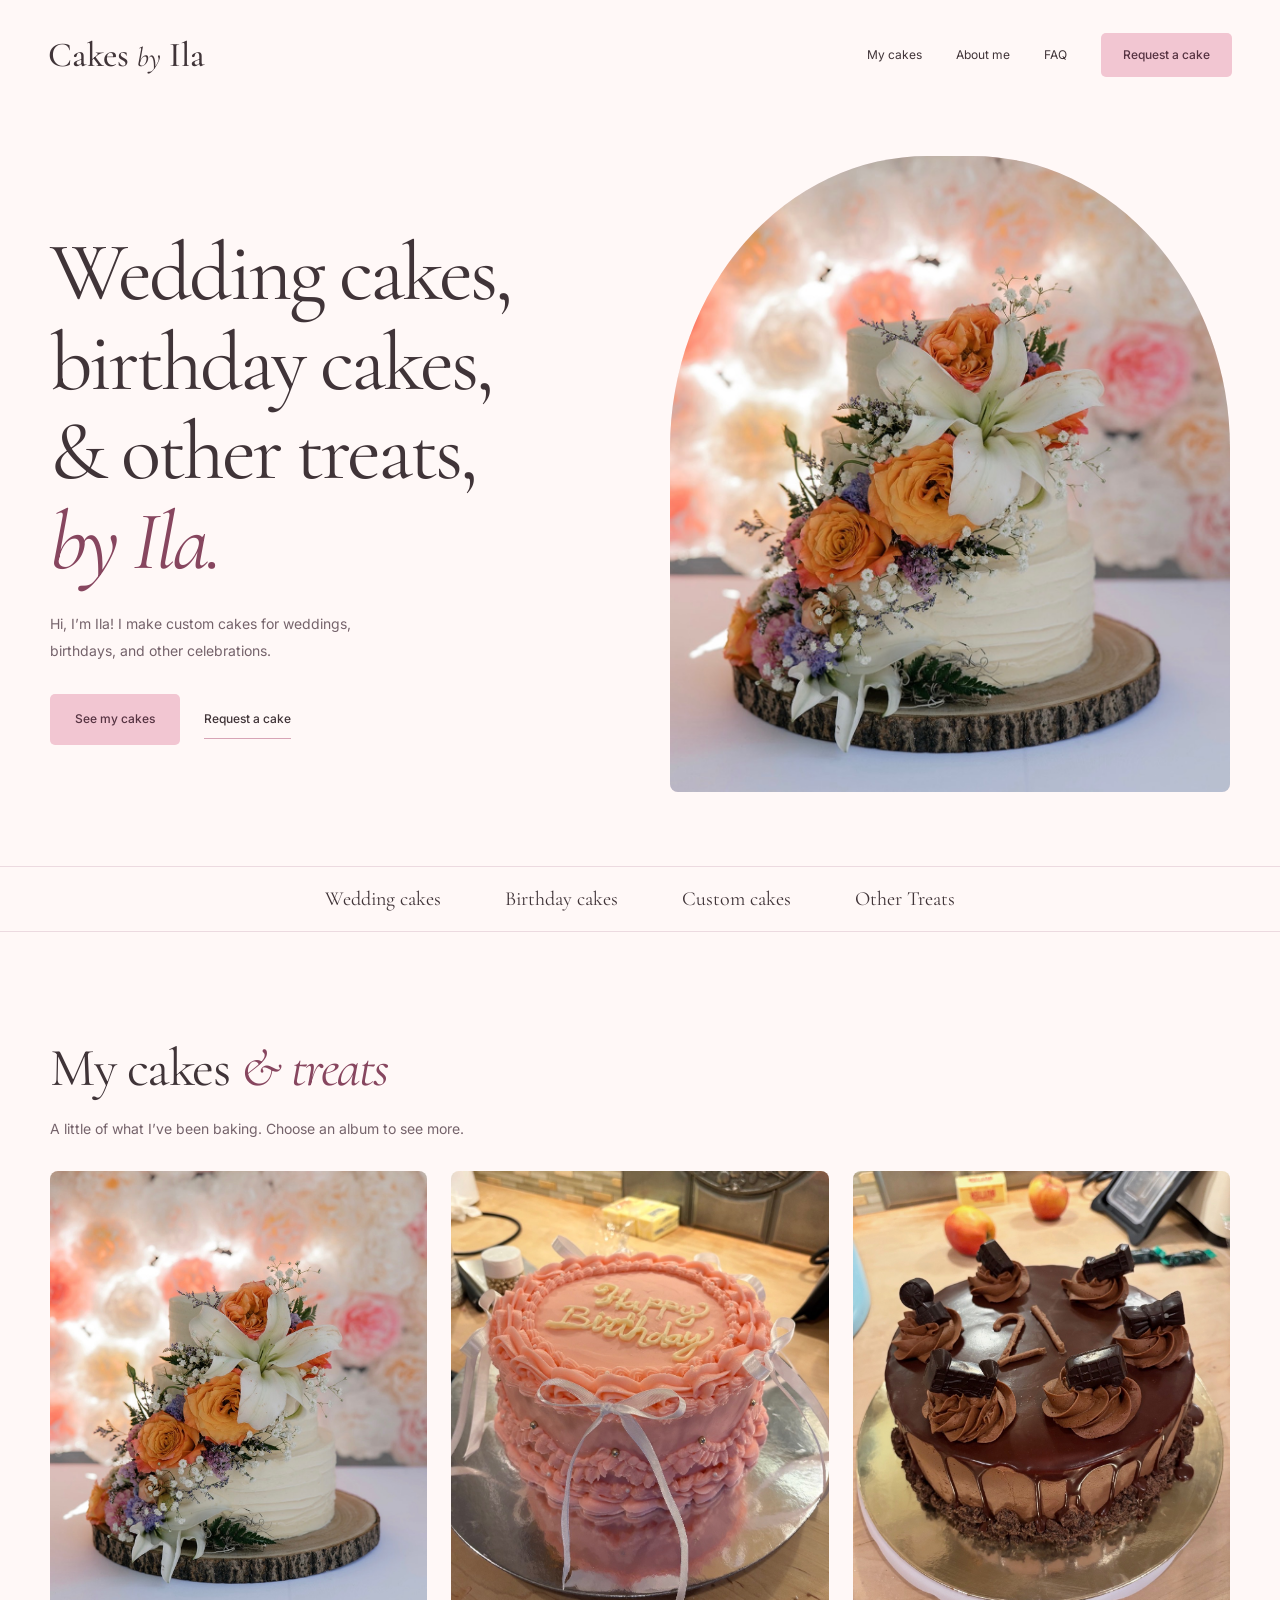
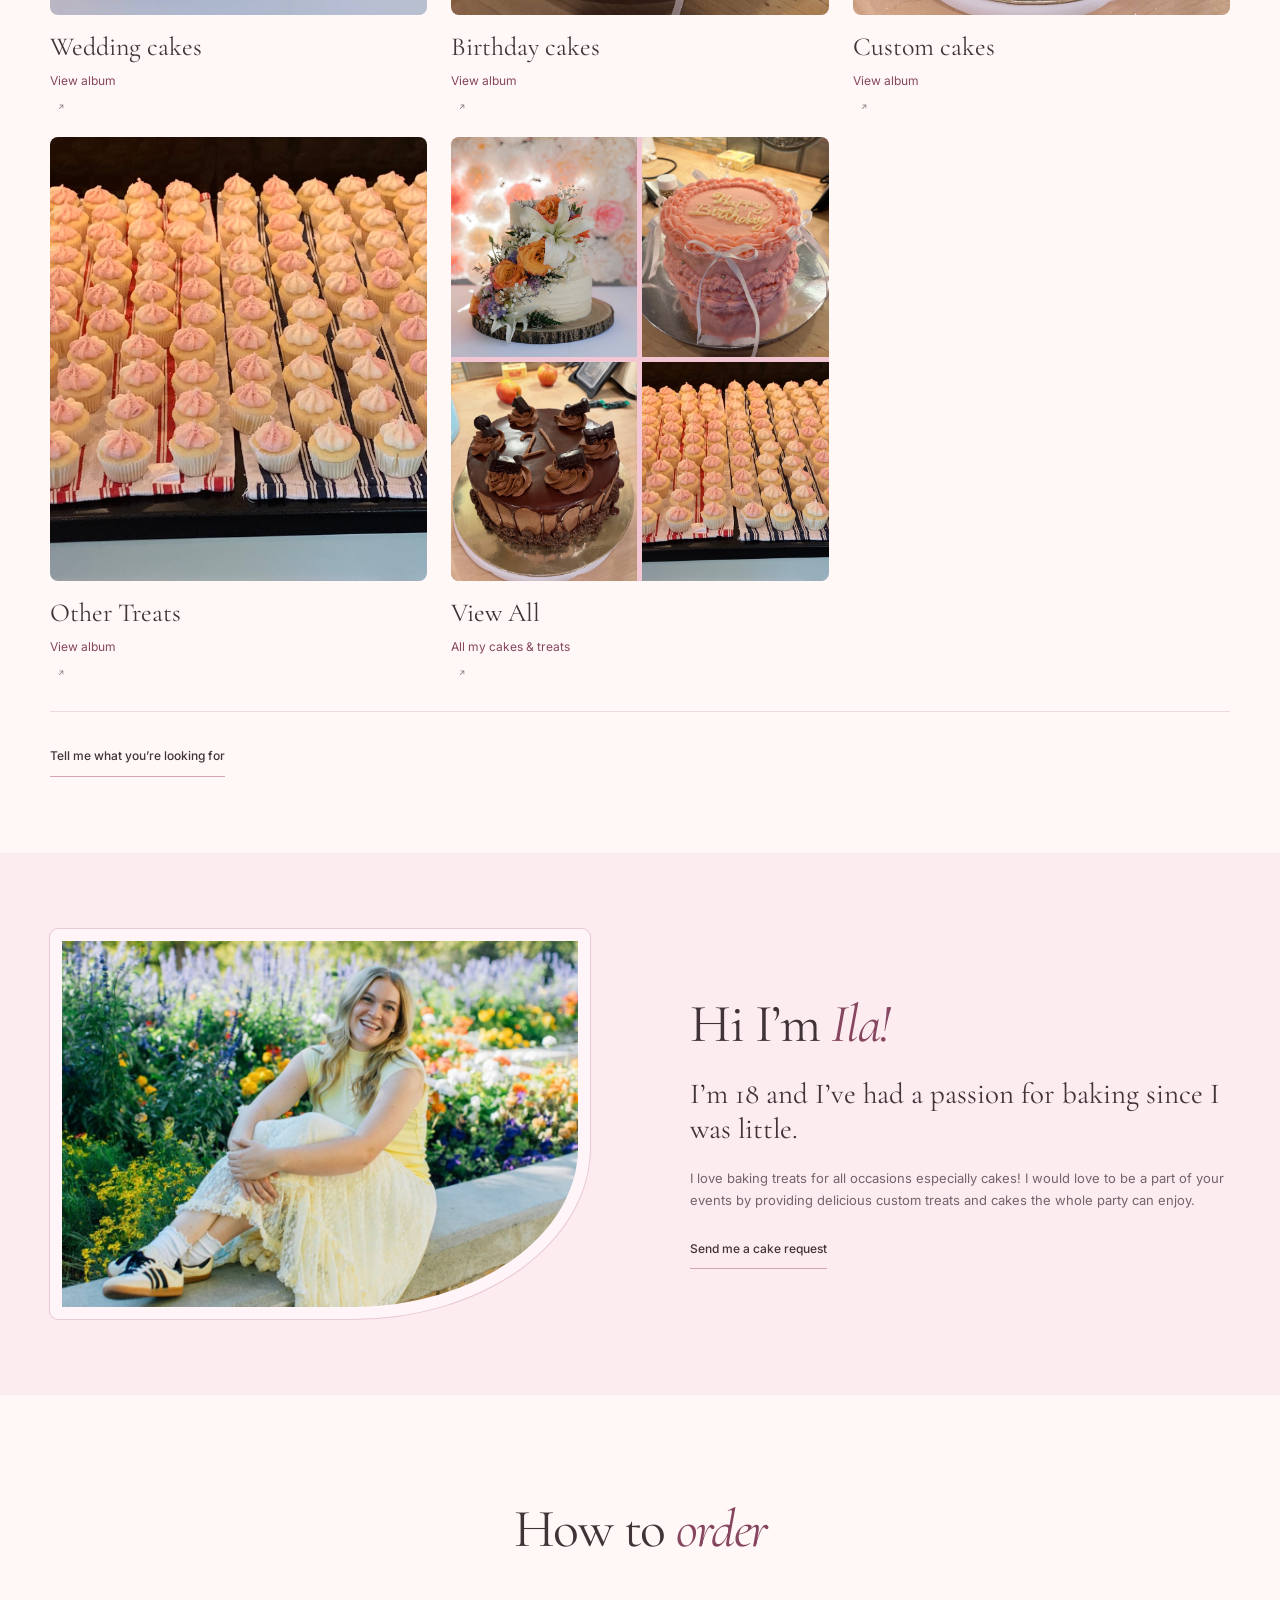
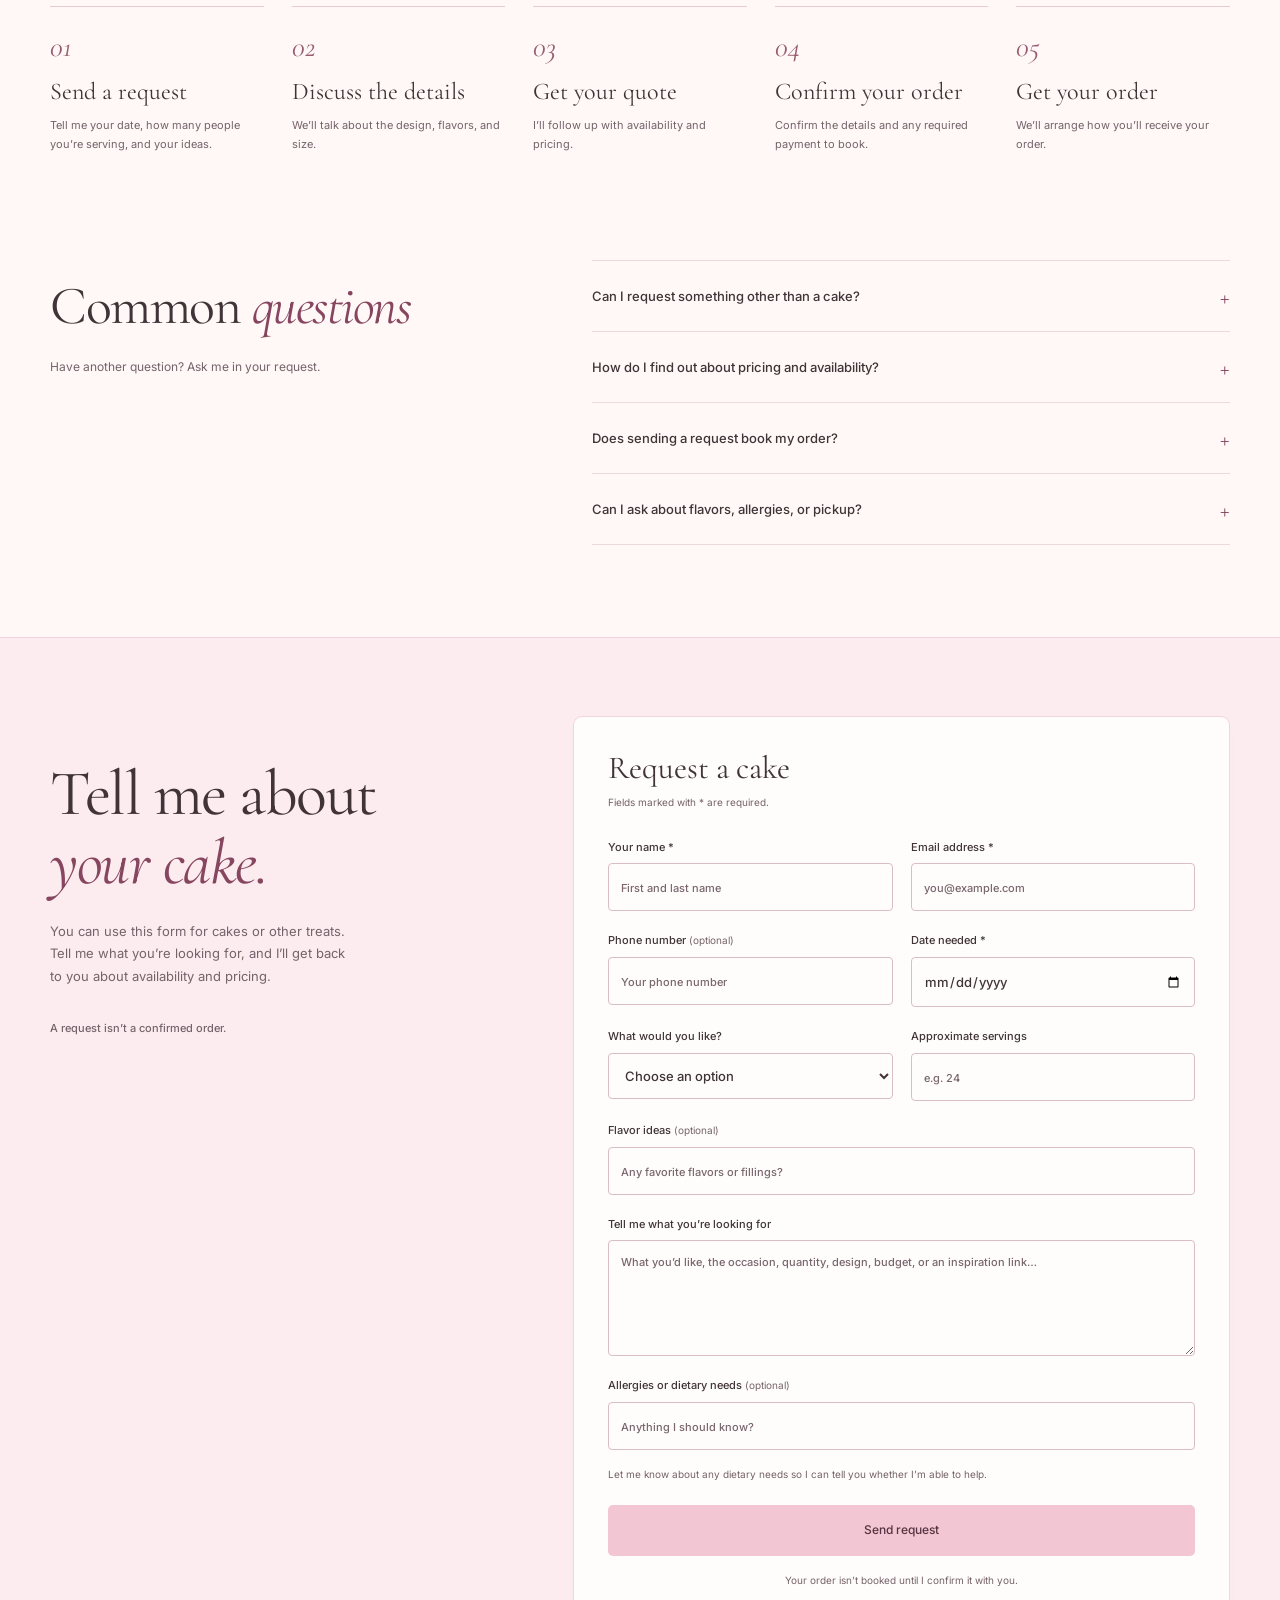
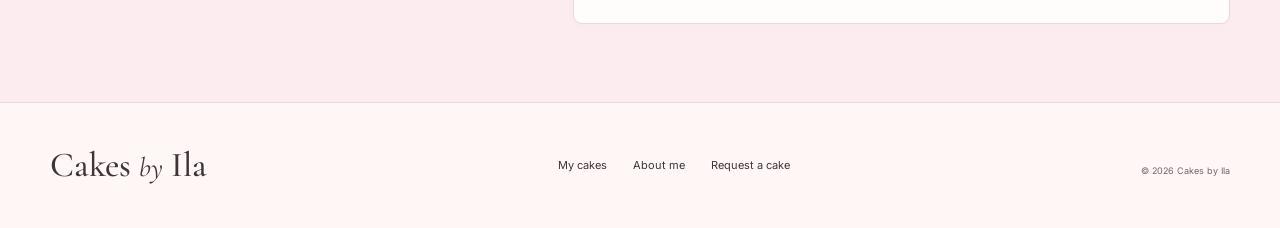
==== commit 7ca5cbd1: "Add different photo albums and a view all album." ====
--- a/index.html
+++ b/index.html
@@ -13,11 +13,12 @@
 <main id="main">
 <section class="hero section-wrap" id="home"><div class="hero-copy"><h1>Wedding cakes,<br>birthday cakes,<br>&amp; other treats,<br><em>by Ila.</em></h1><p class="intro">Hi, I’m Ila! I make custom cakes for weddings,<br>birthdays, and other celebrations.</p><div class="hero-actions"><a class="button" href="#cakes">See my cakes</a><a class="text-link" href="#request">Request a cake</a></div></div><figure class="hero-visual"><img src="assets/wedding-cake.jpeg" width="1179" height="1519" alt="Ila’s tiered white wedding cake decorated with orange roses and white lilies" fetchpriority="high"></figure></section>
 <div class="occasion-strip"><span>Wedding cakes</span><span>Birthday cakes</span><span>Custom cakes</span><span>Other Treats</span></div>
-<section class="section-wrap portfolio" id="cakes" aria-labelledby="cakes-title"><div class="section-heading"><div><h2 id="cakes-title">My cakes <em>&amp; treats</em></h2></div></div><div class="gallery-toolbar"><div class="filters" role="group" aria-label="Filter cakes and treats"><button class="filter active" data-filter="all" aria-pressed="true">All</button><button class="filter" data-filter="wedding" aria-pressed="false">Wedding</button><button class="filter" data-filter="birthday" aria-pressed="false">Birthday</button><button class="filter" data-filter="celebration" aria-pressed="false">Custom cakes</button><button class="filter" data-filter="treats" aria-pressed="false">Other Treats</button></div></div><p class="sr-only" id="gallery-status" aria-live="polite"></p><div class="cake-grid">
-<figure class="cake-card" data-category="wedding"><div class="cake-image"><img src="assets/wedding-cake.jpeg" width="1179" height="1519" loading="lazy" alt="White wedding cake with orange roses, white lilies, and small purple flowers"></div><figcaption><h3>Wedding cakes</h3></figcaption></figure>
-<figure class="cake-card" data-category="birthday"><div class="cake-image"><img src="assets/birthday-cake.jpeg" width="1179" height="1240" loading="lazy" alt="Pink birthday cake with piped frosting, white ribbon bows, and Happy Birthday lettering"></div><figcaption><h3>Birthday cakes</h3></figcaption></figure>
-<figure class="cake-card" data-category="celebration"><div class="cake-image"><img src="assets/other-cake.jpeg" width="1179" height="1409" loading="lazy" alt="Chocolate drip cake with chocolate decorations and the number 21"></div><figcaption><h3>Custom cakes</h3></figcaption></figure>
-<figure class="cake-card" data-category="treats"><div class="cake-image"><img src="assets/cupcakes.jpg" width="2922" height="1345" loading="lazy" decoding="async" alt="Rows of cupcakes topped with pink and white frosting"></div><figcaption><h3>Other Treats</h3></figcaption></figure>
+<section class="section-wrap portfolio" id="cakes" aria-labelledby="cakes-title"><div class="section-heading"><div><h2 id="cakes-title">My cakes <em>&amp; treats</em></h2></div></div><p class="album-intro">A little of what I’ve been baking. Choose an album to see more.</p><div class="cake-grid">
+<a class="album-card" href="gallery.html?album=wedding"><figure class="cake-card"><div class="cake-image"><img src="assets/wedding-cake.jpeg" width="1179" height="1519" loading="lazy" alt="White wedding cake with orange roses, white lilies, and small purple flowers"></div><figcaption><h3>Wedding cakes</h3><p class="album-link">View album <span aria-hidden="true">↗</span></p></figcaption></figure></a>
+<a class="album-card" href="gallery.html?album=birthday"><figure class="cake-card"><div class="cake-image"><img src="assets/birthday-cake.jpeg" width="1179" height="1240" loading="lazy" alt="Pink birthday cake with piped frosting, white ribbon bows, and Happy Birthday lettering"></div><figcaption><h3>Birthday cakes</h3><p class="album-link">View album <span aria-hidden="true">↗</span></p></figcaption></figure></a>
+<a class="album-card" href="gallery.html?album=celebration"><figure class="cake-card"><div class="cake-image"><img src="assets/other-cake.jpeg" width="1179" height="1409" loading="lazy" alt="Chocolate drip cake with chocolate decorations and the number 21"></div><figcaption><h3>Custom cakes</h3><p class="album-link">View album <span aria-hidden="true">↗</span></p></figcaption></figure></a>
+<a class="album-card" href="gallery.html?album=treats"><figure class="cake-card"><div class="cake-image"><img src="assets/cupcakes.jpg" width="2922" height="1345" loading="lazy" decoding="async" alt="Rows of cupcakes topped with pink and white frosting"></div><figcaption><h3>Other Treats</h3><p class="album-link">View album <span aria-hidden="true">↗</span></p></figcaption></figure></a>
+<a class="album-card" href="gallery.html"><figure class="cake-card"><div class="album-collage"><img src="assets/wedding-cake.jpeg" width="1179" height="1519" loading="lazy" alt=""><img src="assets/birthday-cake.jpeg" width="1179" height="1240" loading="lazy" alt=""><img src="assets/other-cake.jpeg" width="1179" height="1409" loading="lazy" alt=""><img src="assets/cupcakes.jpg" width="2922" height="1345" loading="lazy" alt=""></div><figcaption><h3>View All</h3><p class="album-link">All my cakes &amp; treats <span aria-hidden="true">↗</span></p></figcaption></figure></a>
 </div><div class="portfolio-cta"><a class="text-link" href="#request">Tell me what you’re looking for</a></div></section>
 <section class="about-section" id="about"><div class="section-wrap about-layout"><figure class="about-visual"><img class="ila-portrait" src="assets/ila-portrait.jpeg" width="1179" height="780" loading="lazy" decoding="async" alt="Ila smiling in a flower garden, wearing a yellow dress"></figure><div class="about-copy"><h2>Hi I’m <em>Ila!</em></h2><p class="large-copy">I’m 18 and I’ve had a passion for baking since I was little.</p><p>I love baking treats for all occasions especially cakes! I would love to be a part of your events by providing delicious custom treats and cakes the whole party can enjoy.</p><a class="text-link" href="#request">Send me a cake request</a></div></div></section>
 <section class="section-wrap process" aria-labelledby="process-title"><div class="center-heading"><h2 id="process-title">How to <em>order</em></h2></div><ol class="steps"><li><span>01</span><h3>Send a request</h3><p>Tell me your date, how many people you’re serving, and your ideas.</p></li><li><span>02</span><h3>Discuss the details</h3><p>We’ll talk about the design, flavors, and size.</p></li><li><span>03</span><h3>Get your quote</h3><p>I’ll follow up with availability and pricing.</p></li><li><span>04</span><h3>Confirm your order</h3><p>Confirm the details and any required payment to book.</p></li><li><span>05</span><h3>Get your order</h3><p>We’ll arrange how you’ll receive your order.</p></li></ol></section>
--- a/style.css
+++ b/style.css
@@ -8,3 +8,23 @@
 .ila-portrait{display:block;width:100%;height:390px;object-fit:cover;object-position:60% center;border-radius:8px 8px 44% 8px;border:12px solid #fff5f8;outline:1px solid #e9c9d4}
 .hero-visual>img,.cake-image img{object-position:center 65%}
 @media(max-width:700px){.ila-portrait{height:310px}}
+
+/* Album covers and the full photo collection. */
+.album-intro{margin:20px 0 30px}
+.album-card{display:block;border-radius:8px}
+.album-link{font-size:12px;margin-top:10px;color:var(--rose)}
+.album-link span{margin-left:8px}
+.album-card:hover h3{text-decoration:underline;text-decoration-thickness:1px;text-underline-offset:5px}
+.album-collage{display:grid;grid-template-columns:1fr 1fr;grid-template-rows:1fr 1fr;gap:5px;aspect-ratio:.85;overflow:hidden;border-radius:8px;background:var(--pink)}
+.album-collage img{width:100%;height:100%;min-height:0;object-fit:cover}
+.album-page{padding-block:30px 70px}
+.album-page h1{font-size:clamp(42px,6vw,70px);letter-spacing:-1.5px;margin-top:34px}
+.album-navigation{display:flex;flex-wrap:wrap;gap:8px;margin-bottom:24px}
+.album-status{font-size:12px;margin-bottom:20px}
+.album-photos{display:grid;grid-template-columns:repeat(3,minmax(0,1fr));gap:24px;align-items:start}
+.album-photo{display:block;border-radius:8px;overflow:hidden;background:#fcecf0}
+.album-photo img{width:100%;height:auto}
+.album-photo:hover{outline:1px solid var(--rose);outline-offset:4px}
+#load-more{display:block;margin:32px auto 0}
+@media(max-width:700px){.album-collage{aspect-ratio:1.12}.album-photos{grid-template-columns:repeat(2,minmax(0,1fr));gap:12px}.album-navigation{gap:4px}.album-page{padding-block:15px 44px}}
+@media(max-width:380px){.album-photos{grid-template-columns:1fr}}
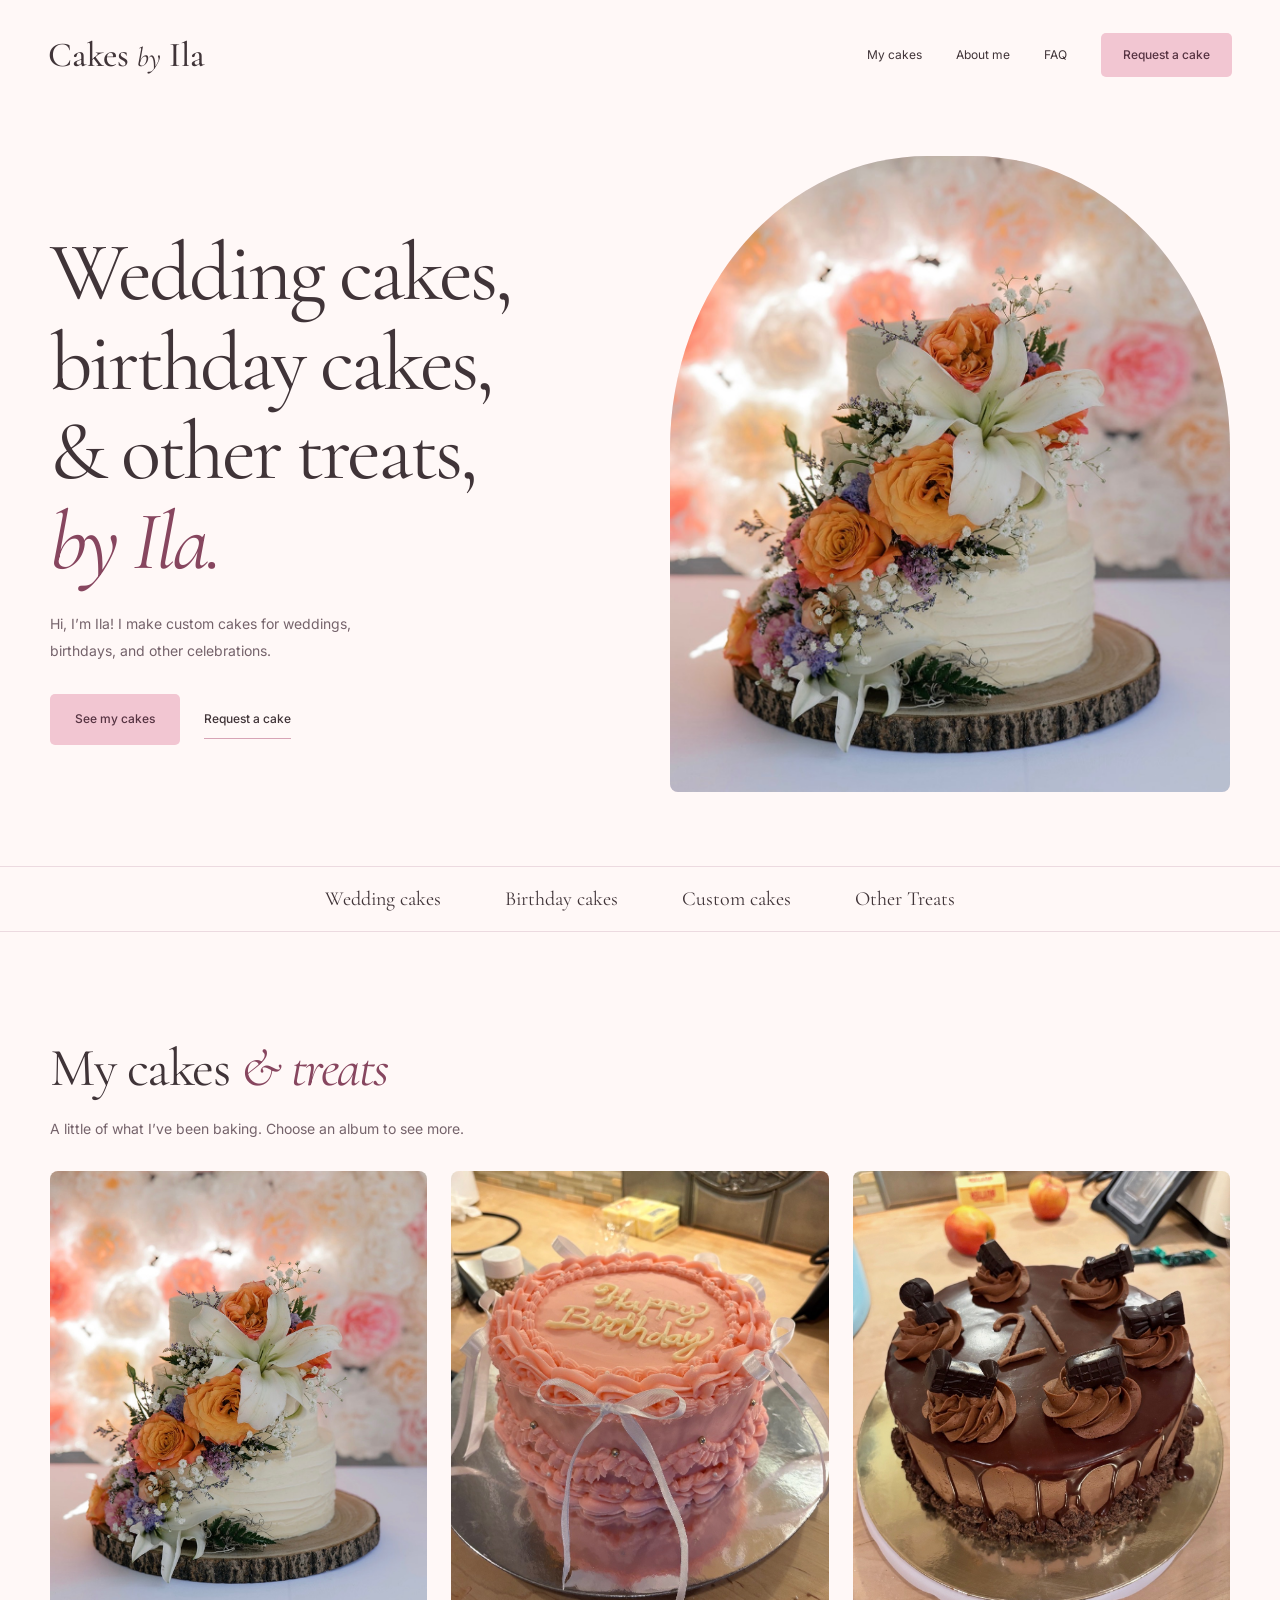
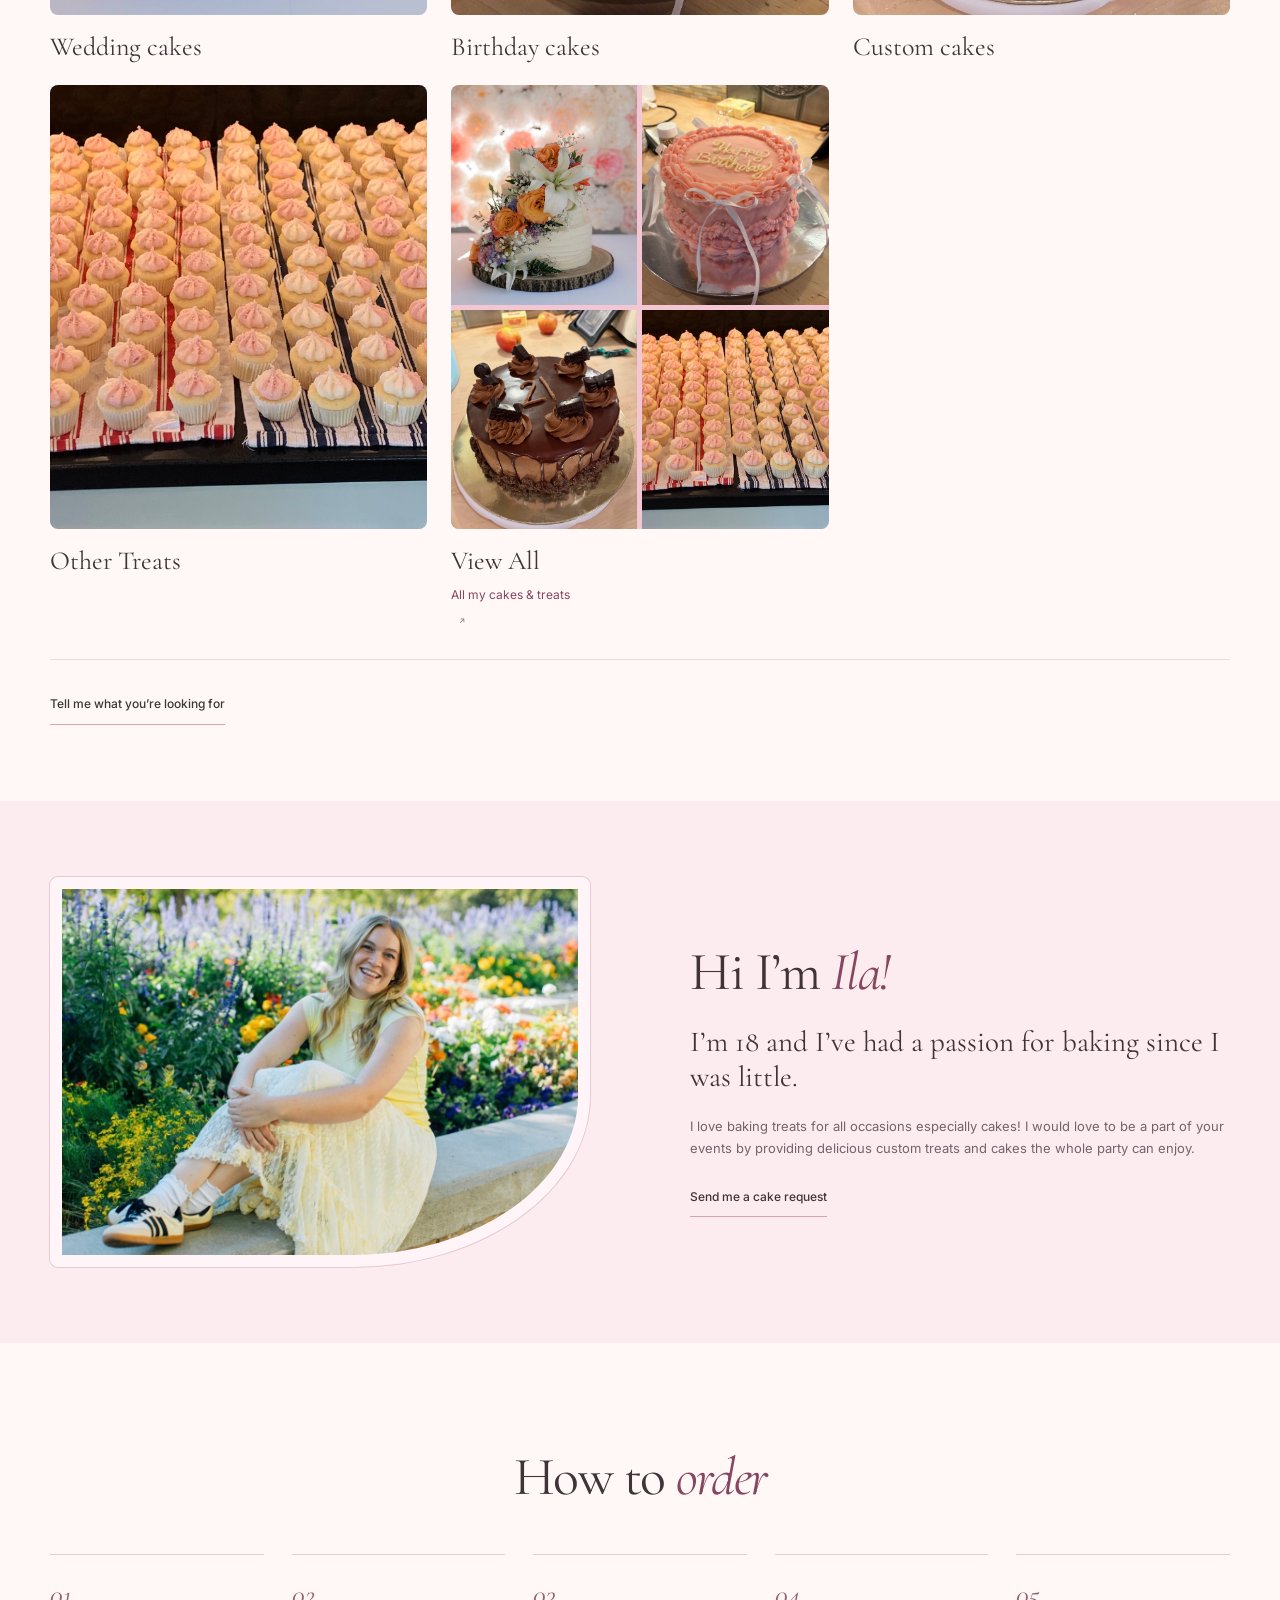
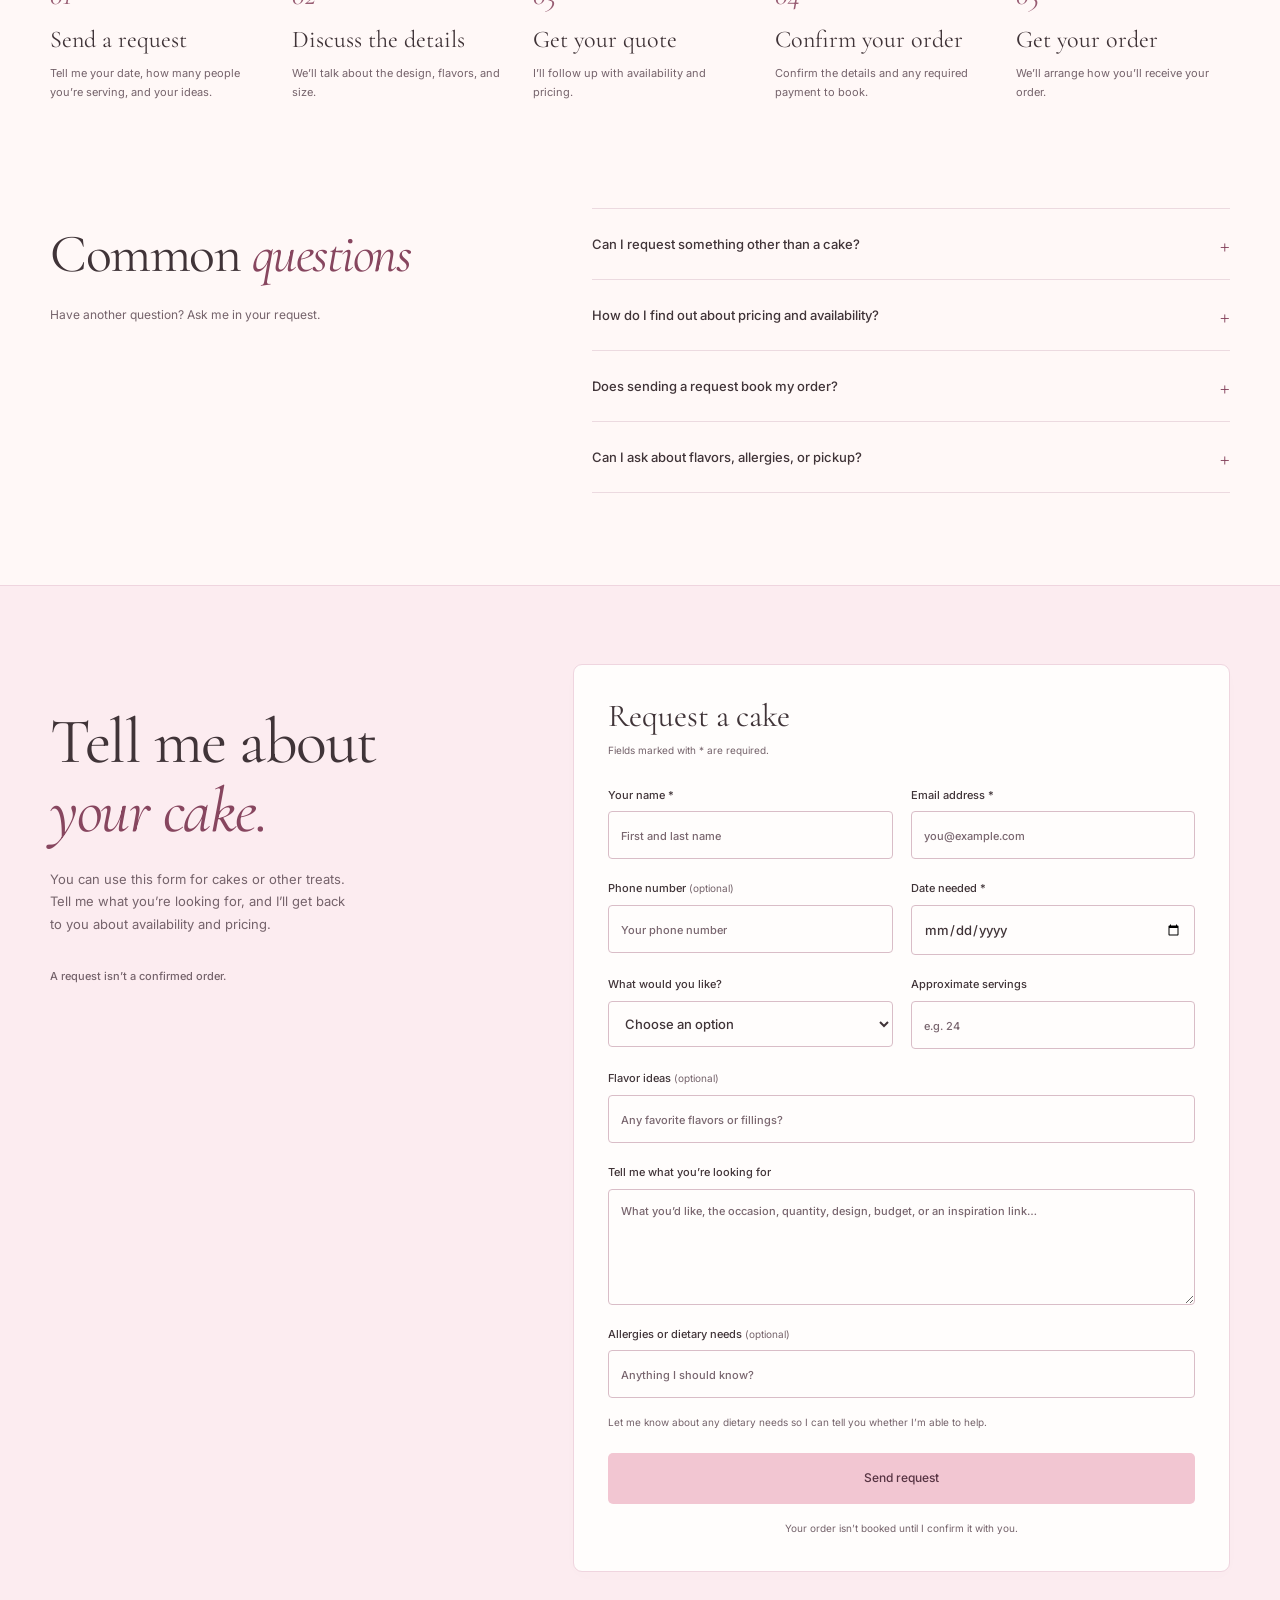
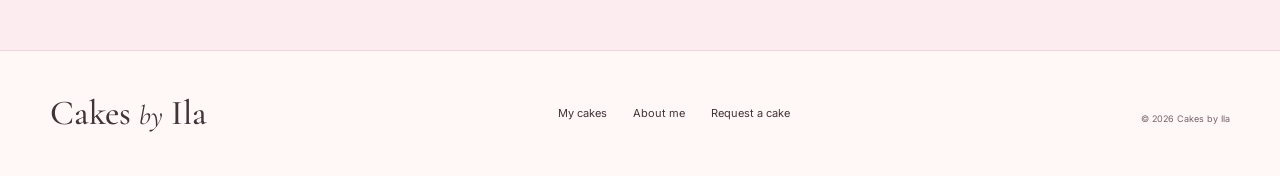
==== commit e4a7dc9a: "Rid of view album text under each album card." ====
--- a/index.html
+++ b/index.html
@@ -11,14 +11,14 @@
 <a class="skip-link" href="#main">Skip to content</a>
 <header class="site-header"><a class="wordmark" href="#home" aria-label="Cakes by Ila, home">Cakes <em>by</em> Ila</a><button class="menu-toggle" aria-expanded="false" aria-controls="navigation">Menu</button><nav id="navigation" aria-label="Main navigation"><a href="#cakes">My cakes</a><a href="#about">About me</a><a href="#faq">FAQ</a><a class="button button-small" href="#request">Request a cake</a></nav></header>
 <main id="main">
-<section class="hero section-wrap" id="home"><div class="hero-copy"><h1>Wedding cakes,<br>birthday cakes,<br>&amp; other treats,<br><em>by Ila.</em></h1><p class="intro">Hi, I’m Ila! I make custom cakes for weddings,<br>birthdays, and other celebrations.</p><div class="hero-actions"><a class="button" href="#cakes">See my cakes</a><a class="text-link" href="#request">Request a cake</a></div></div><figure class="hero-visual"><img src="assets/wedding-cake.jpeg" width="1179" height="1519" alt="Ila’s tiered white wedding cake decorated with orange roses and white lilies" fetchpriority="high"></figure></section>
+<section class="hero section-wrap" id="home"><div class="hero-copy"><h1>Wedding cakes,<br>birthday cakes,<br>&amp; other treats,<br><em>by Ila.</em></h1><p class="intro">Hi, I’m Ila! I make custom cakes for weddings,<br>birthdays, and other celebrations.</p><div class="hero-actions"><a class="button" href="#cakes">See my cakes</a><a class="text-link" href="#request">Request a cake</a></div></div><figure class="hero-visual"><img src="assets/images/wedding-cakes/wedding-cake.jpeg" width="1179" height="1519" alt="Ila’s tiered white wedding cake decorated with orange roses and white lilies" fetchpriority="high"></figure></section>
 <div class="occasion-strip"><span>Wedding cakes</span><span>Birthday cakes</span><span>Custom cakes</span><span>Other Treats</span></div>
 <section class="section-wrap portfolio" id="cakes" aria-labelledby="cakes-title"><div class="section-heading"><div><h2 id="cakes-title">My cakes <em>&amp; treats</em></h2></div></div><p class="album-intro">A little of what I’ve been baking. Choose an album to see more.</p><div class="cake-grid">
-<a class="album-card" href="gallery.html?album=wedding"><figure class="cake-card"><div class="cake-image"><img src="assets/wedding-cake.jpeg" width="1179" height="1519" loading="lazy" alt="White wedding cake with orange roses, white lilies, and small purple flowers"></div><figcaption><h3>Wedding cakes</h3><p class="album-link">View album <span aria-hidden="true">↗</span></p></figcaption></figure></a>
-<a class="album-card" href="gallery.html?album=birthday"><figure class="cake-card"><div class="cake-image"><img src="assets/birthday-cake.jpeg" width="1179" height="1240" loading="lazy" alt="Pink birthday cake with piped frosting, white ribbon bows, and Happy Birthday lettering"></div><figcaption><h3>Birthday cakes</h3><p class="album-link">View album <span aria-hidden="true">↗</span></p></figcaption></figure></a>
-<a class="album-card" href="gallery.html?album=celebration"><figure class="cake-card"><div class="cake-image"><img src="assets/other-cake.jpeg" width="1179" height="1409" loading="lazy" alt="Chocolate drip cake with chocolate decorations and the number 21"></div><figcaption><h3>Custom cakes</h3><p class="album-link">View album <span aria-hidden="true">↗</span></p></figcaption></figure></a>
-<a class="album-card" href="gallery.html?album=treats"><figure class="cake-card"><div class="cake-image"><img src="assets/cupcakes.jpg" width="2922" height="1345" loading="lazy" decoding="async" alt="Rows of cupcakes topped with pink and white frosting"></div><figcaption><h3>Other Treats</h3><p class="album-link">View album <span aria-hidden="true">↗</span></p></figcaption></figure></a>
-<a class="album-card" href="gallery.html"><figure class="cake-card"><div class="album-collage"><img src="assets/wedding-cake.jpeg" width="1179" height="1519" loading="lazy" alt=""><img src="assets/birthday-cake.jpeg" width="1179" height="1240" loading="lazy" alt=""><img src="assets/other-cake.jpeg" width="1179" height="1409" loading="lazy" alt=""><img src="assets/cupcakes.jpg" width="2922" height="1345" loading="lazy" alt=""></div><figcaption><h3>View All</h3><p class="album-link">All my cakes &amp; treats <span aria-hidden="true">↗</span></p></figcaption></figure></a>
+<a class="album-card" href="gallery.html?album=wedding"><figure class="cake-card"><div class="cake-image"><img src="assets/images/wedding-cakes/wedding-cake.jpeg" width="1179" height="1519" loading="lazy" alt="White wedding cake with orange roses, white lilies, and small purple flowers"></div><figcaption><h3>Wedding cakes</h3></figcaption></figure></a>
+<a class="album-card" href="gallery.html?album=birthday"><figure class="cake-card"><div class="cake-image"><img src="assets/images/birthday-cakes/birthday-cake.jpeg" width="1179" height="1240" loading="lazy" alt="Pink birthday cake with piped frosting, white ribbon bows, and Happy Birthday lettering"></div><figcaption><h3>Birthday cakes</h3></figcaption></figure></a>
+<a class="album-card" href="gallery.html?album=celebration"><figure class="cake-card"><div class="cake-image"><img src="assets/images/custom-cakes/other-cake.jpeg" width="1179" height="1409" loading="lazy" alt="Chocolate drip cake with chocolate decorations and the number 21"></div><figcaption><h3>Custom cakes</h3></figcaption></figure></a>
+<a class="album-card" href="gallery.html?album=treats"><figure class="cake-card"><div class="cake-image"><img src="assets/images/other-treats/cupcakes.jpg" width="2922" height="1345" loading="lazy" decoding="async" alt="Rows of cupcakes topped with pink and white frosting"></div><figcaption><h3>Other Treats</h3></figcaption></figure></a>
+<a class="album-card" href="gallery.html"><figure class="cake-card"><div class="album-collage"><img src="assets/images/wedding-cakes/wedding-cake.jpeg" width="1179" height="1519" loading="lazy" alt=""><img src="assets/images/birthday-cakes/birthday-cake.jpeg" width="1179" height="1240" loading="lazy" alt=""><img src="assets/images/custom-cakes/other-cake.jpeg" width="1179" height="1409" loading="lazy" alt=""><img src="assets/images/other-treats/cupcakes.jpg" width="2922" height="1345" loading="lazy" alt=""></div><figcaption><h3>View All</h3><p class="album-link">All my cakes &amp; treats <span aria-hidden="true">↗</span></p></figcaption></figure></a>
 </div><div class="portfolio-cta"><a class="text-link" href="#request">Tell me what you’re looking for</a></div></section>
 <section class="about-section" id="about"><div class="section-wrap about-layout"><figure class="about-visual"><img class="ila-portrait" src="assets/ila-portrait.jpeg" width="1179" height="780" loading="lazy" decoding="async" alt="Ila smiling in a flower garden, wearing a yellow dress"></figure><div class="about-copy"><h2>Hi I’m <em>Ila!</em></h2><p class="large-copy">I’m 18 and I’ve had a passion for baking since I was little.</p><p>I love baking treats for all occasions especially cakes! I would love to be a part of your events by providing delicious custom treats and cakes the whole party can enjoy.</p><a class="text-link" href="#request">Send me a cake request</a></div></div></section>
 <section class="section-wrap process" aria-labelledby="process-title"><div class="center-heading"><h2 id="process-title">How to <em>order</em></h2></div><ol class="steps"><li><span>01</span><h3>Send a request</h3><p>Tell me your date, how many people you’re serving, and your ideas.</p></li><li><span>02</span><h3>Discuss the details</h3><p>We’ll talk about the design, flavors, and size.</p></li><li><span>03</span><h3>Get your quote</h3><p>I’ll follow up with availability and pricing.</p></li><li><span>04</span><h3>Confirm your order</h3><p>Confirm the details and any required payment to book.</p></li><li><span>05</span><h3>Get your order</h3><p>We’ll arrange how you’ll receive your order.</p></li></ol></section>
--- a/style.css
+++ b/style.css
@@ -26,5 +26,5 @@
 .album-photo img{width:100%;height:auto}
 .album-photo:hover{outline:1px solid var(--rose);outline-offset:4px}
 #load-more{display:block;margin:32px auto 0}
-@media(max-width:700px){.album-collage{aspect-ratio:1.12}.album-photos{grid-template-columns:repeat(2,minmax(0,1fr));gap:12px}.album-navigation{gap:4px}.album-page{padding-block:15px 44px}}
+@media(max-width:700px){.album-link span{display:none}.album-collage{aspect-ratio:1.12}.album-photos{grid-template-columns:repeat(2,minmax(0,1fr));gap:12px}.album-navigation{gap:4px}.album-page{padding-block:15px 44px}}
 @media(max-width:380px){.album-photos{grid-template-columns:1fr}}
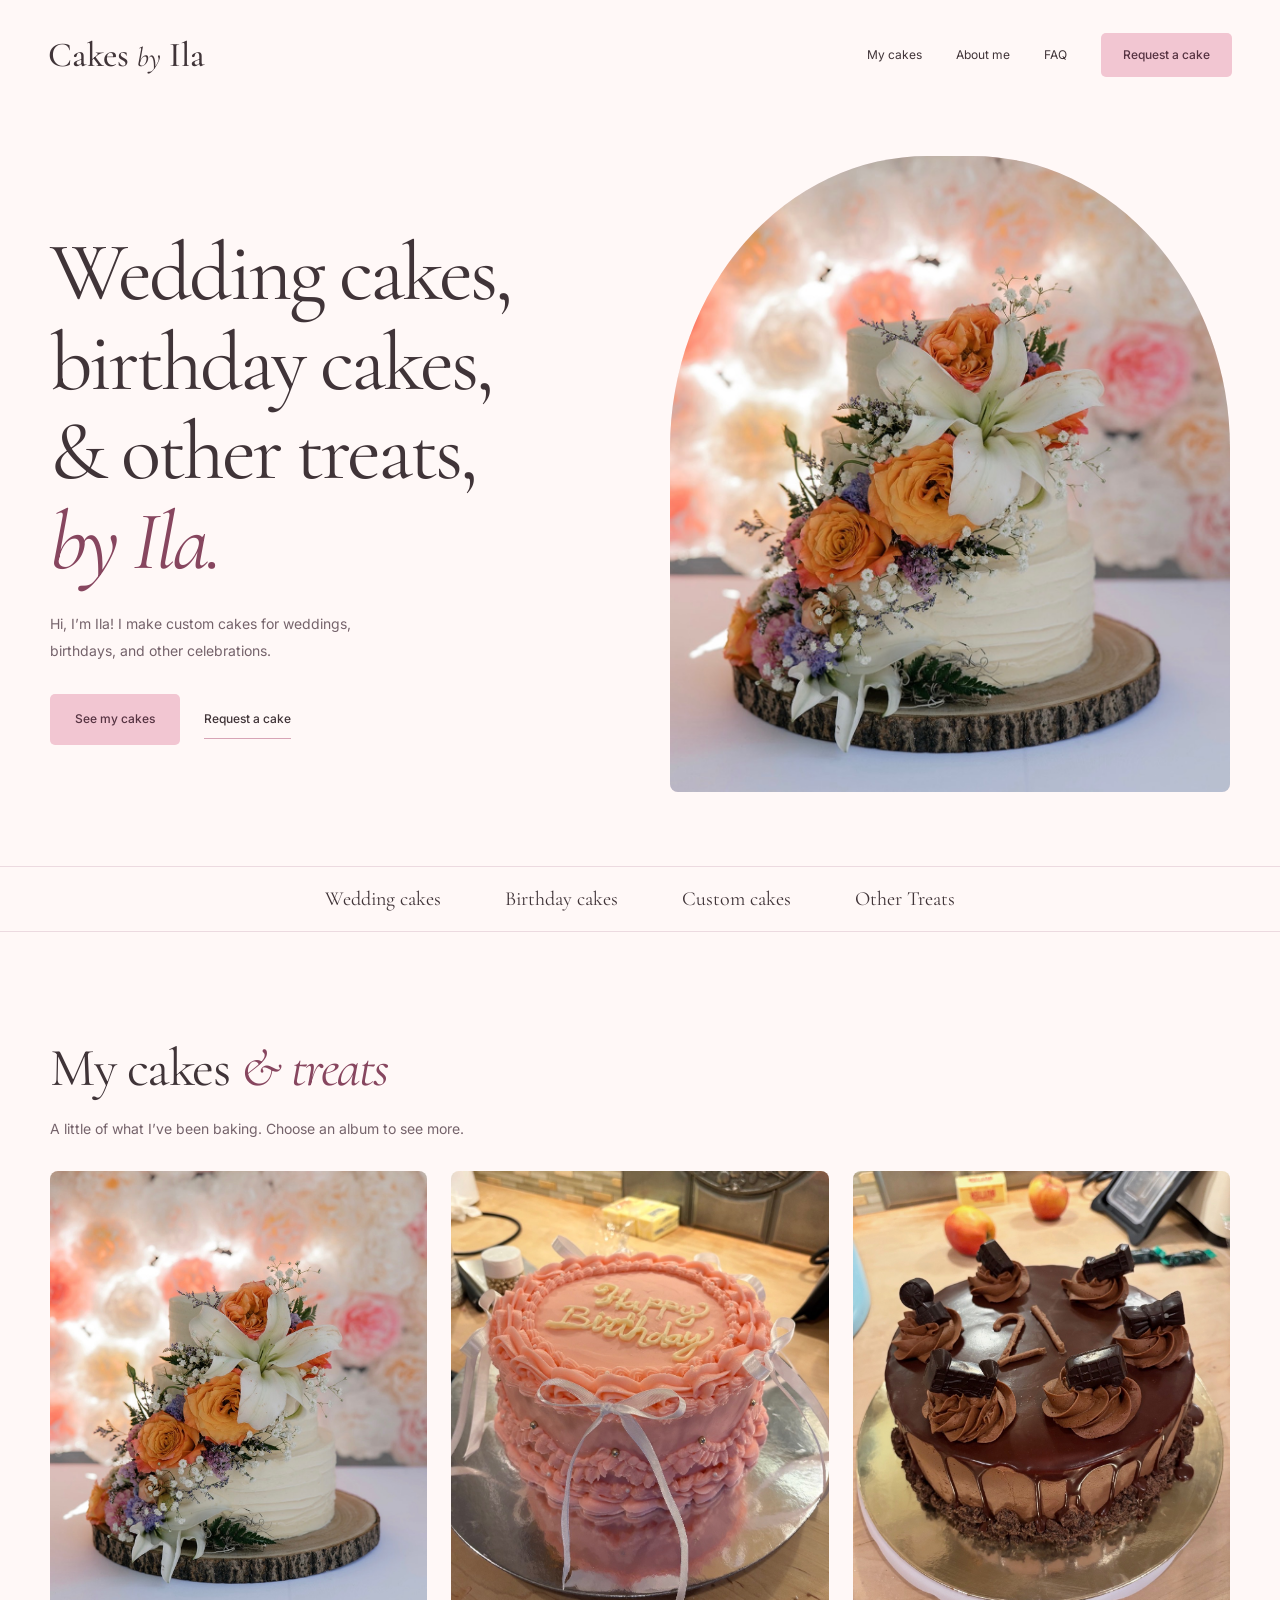
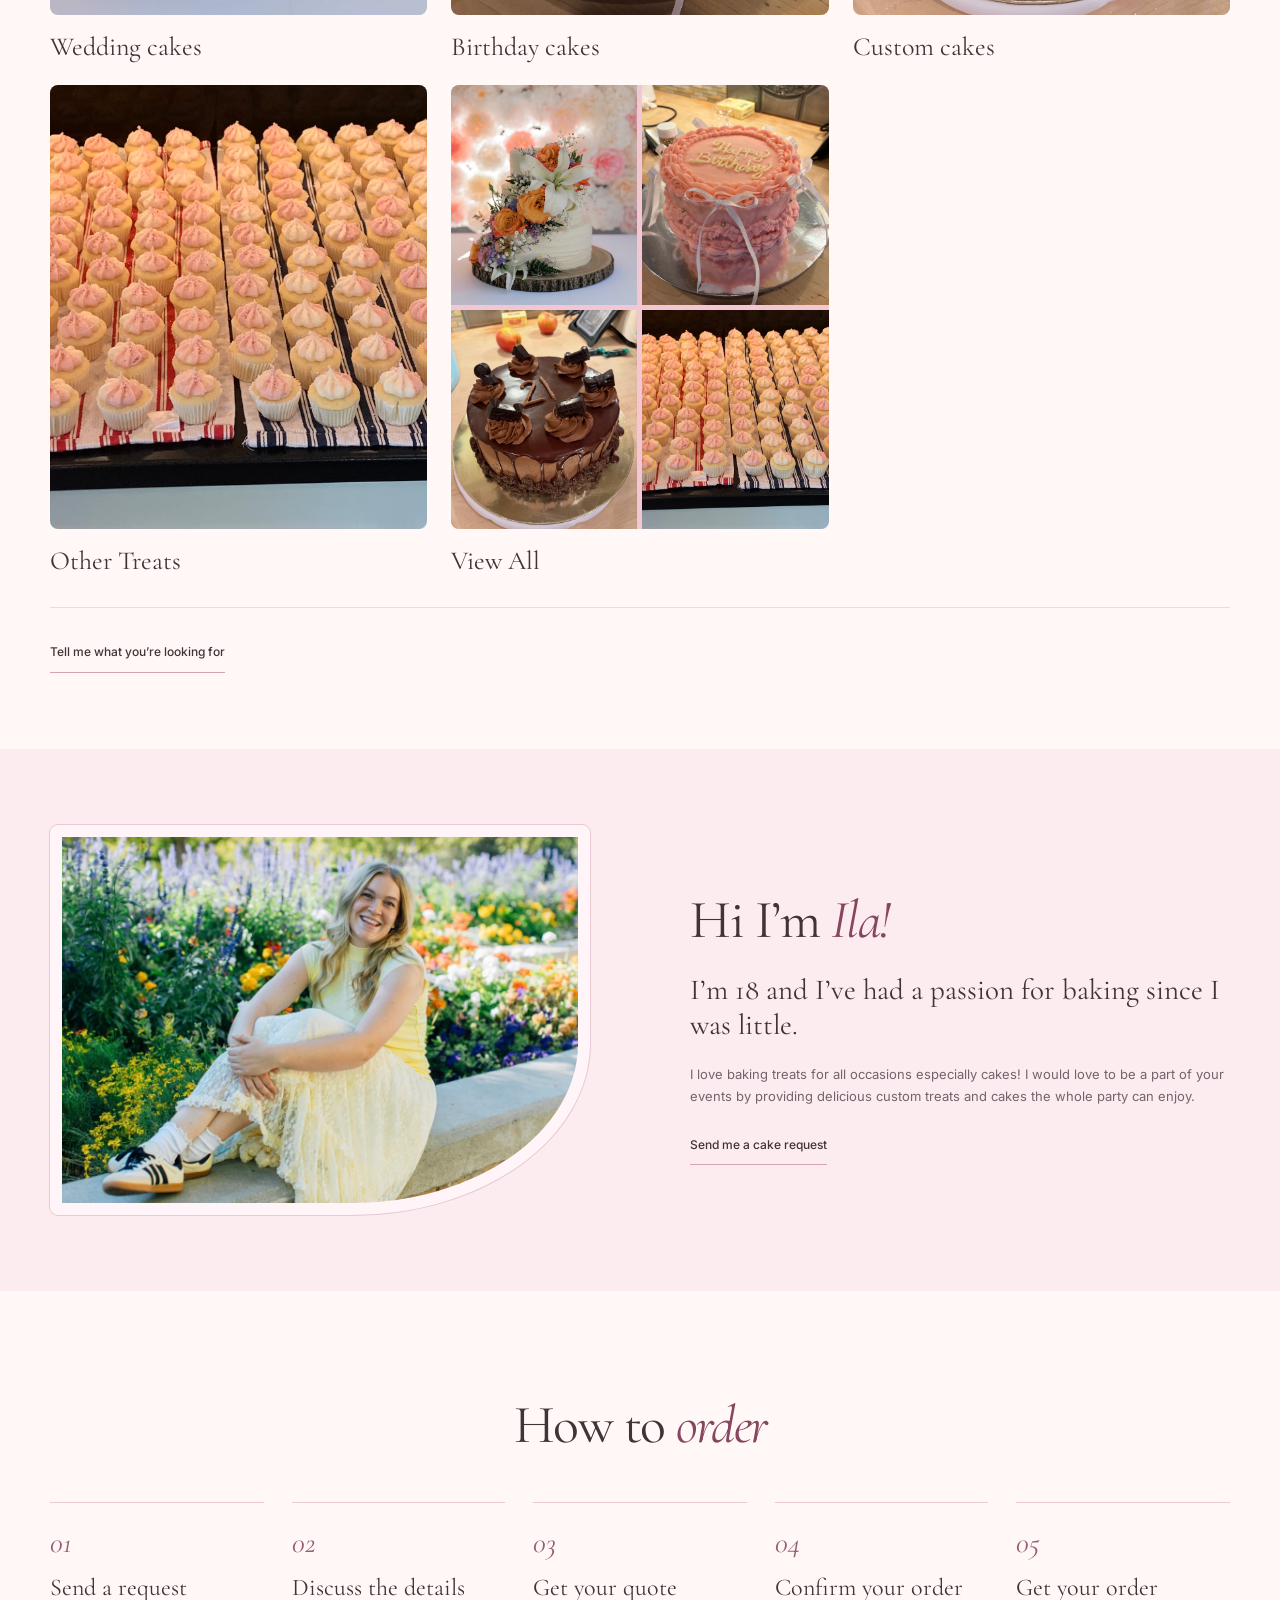
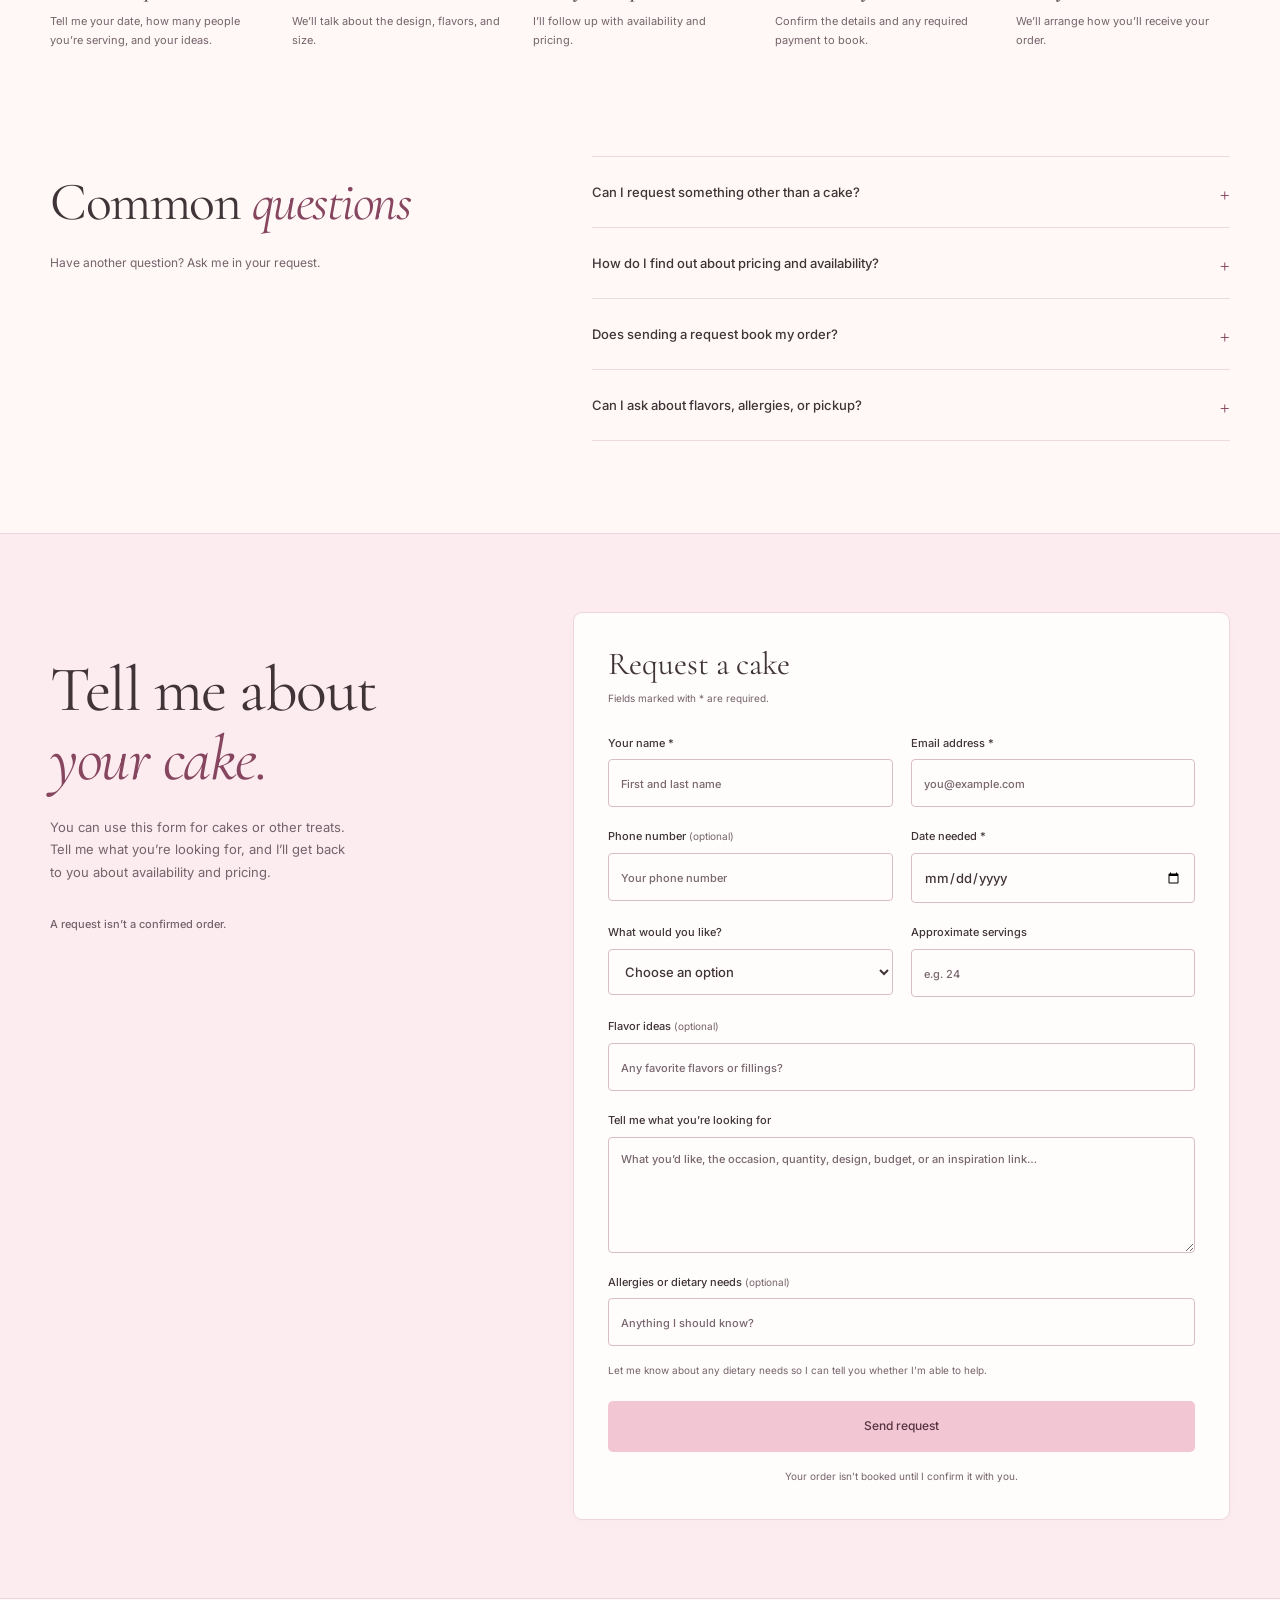
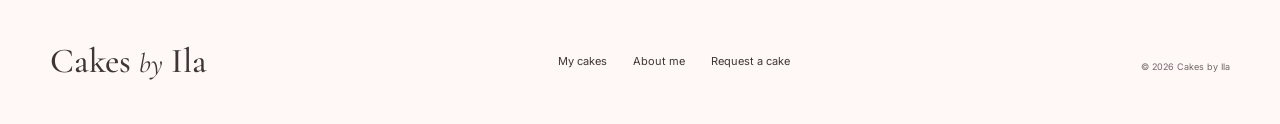
==== commit b5b8351f: "rid of another subtitle all my cakes and treats under the view all album." ====
--- a/index.html
+++ b/index.html
@@ -18,7 +18,7 @@
 <a class="album-card" href="gallery.html?album=birthday"><figure class="cake-card"><div class="cake-image"><img src="assets/images/birthday-cakes/birthday-cake.jpeg" width="1179" height="1240" loading="lazy" alt="Pink birthday cake with piped frosting, white ribbon bows, and Happy Birthday lettering"></div><figcaption><h3>Birthday cakes</h3></figcaption></figure></a>
 <a class="album-card" href="gallery.html?album=celebration"><figure class="cake-card"><div class="cake-image"><img src="assets/images/custom-cakes/other-cake.jpeg" width="1179" height="1409" loading="lazy" alt="Chocolate drip cake with chocolate decorations and the number 21"></div><figcaption><h3>Custom cakes</h3></figcaption></figure></a>
 <a class="album-card" href="gallery.html?album=treats"><figure class="cake-card"><div class="cake-image"><img src="assets/images/other-treats/cupcakes.jpg" width="2922" height="1345" loading="lazy" decoding="async" alt="Rows of cupcakes topped with pink and white frosting"></div><figcaption><h3>Other Treats</h3></figcaption></figure></a>
-<a class="album-card" href="gallery.html"><figure class="cake-card"><div class="album-collage"><img src="assets/images/wedding-cakes/wedding-cake.jpeg" width="1179" height="1519" loading="lazy" alt=""><img src="assets/images/birthday-cakes/birthday-cake.jpeg" width="1179" height="1240" loading="lazy" alt=""><img src="assets/images/custom-cakes/other-cake.jpeg" width="1179" height="1409" loading="lazy" alt=""><img src="assets/images/other-treats/cupcakes.jpg" width="2922" height="1345" loading="lazy" alt=""></div><figcaption><h3>View All</h3><p class="album-link">All my cakes &amp; treats <span aria-hidden="true">↗</span></p></figcaption></figure></a>
+<a class="album-card" href="gallery.html"><figure class="cake-card"><div class="album-collage"><img src="assets/images/wedding-cakes/wedding-cake.jpeg" width="1179" height="1519" loading="lazy" alt=""><img src="assets/images/birthday-cakes/birthday-cake.jpeg" width="1179" height="1240" loading="lazy" alt=""><img src="assets/images/custom-cakes/other-cake.jpeg" width="1179" height="1409" loading="lazy" alt=""><img src="assets/images/other-treats/cupcakes.jpg" width="2922" height="1345" loading="lazy" alt=""></div><figcaption><h3>View All</h3></figcaption></figure></a>
 </div><div class="portfolio-cta"><a class="text-link" href="#request">Tell me what you’re looking for</a></div></section>
 <section class="about-section" id="about"><div class="section-wrap about-layout"><figure class="about-visual"><img class="ila-portrait" src="assets/ila-portrait.jpeg" width="1179" height="780" loading="lazy" decoding="async" alt="Ila smiling in a flower garden, wearing a yellow dress"></figure><div class="about-copy"><h2>Hi I’m <em>Ila!</em></h2><p class="large-copy">I’m 18 and I’ve had a passion for baking since I was little.</p><p>I love baking treats for all occasions especially cakes! I would love to be a part of your events by providing delicious custom treats and cakes the whole party can enjoy.</p><a class="text-link" href="#request">Send me a cake request</a></div></div></section>
 <section class="section-wrap process" aria-labelledby="process-title"><div class="center-heading"><h2 id="process-title">How to <em>order</em></h2></div><ol class="steps"><li><span>01</span><h3>Send a request</h3><p>Tell me your date, how many people you’re serving, and your ideas.</p></li><li><span>02</span><h3>Discuss the details</h3><p>We’ll talk about the design, flavors, and size.</p></li><li><span>03</span><h3>Get your quote</h3><p>I’ll follow up with availability and pricing.</p></li><li><span>04</span><h3>Confirm your order</h3><p>Confirm the details and any required payment to book.</p></li><li><span>05</span><h3>Get your order</h3><p>We’ll arrange how you’ll receive your order.</p></li></ol></section>
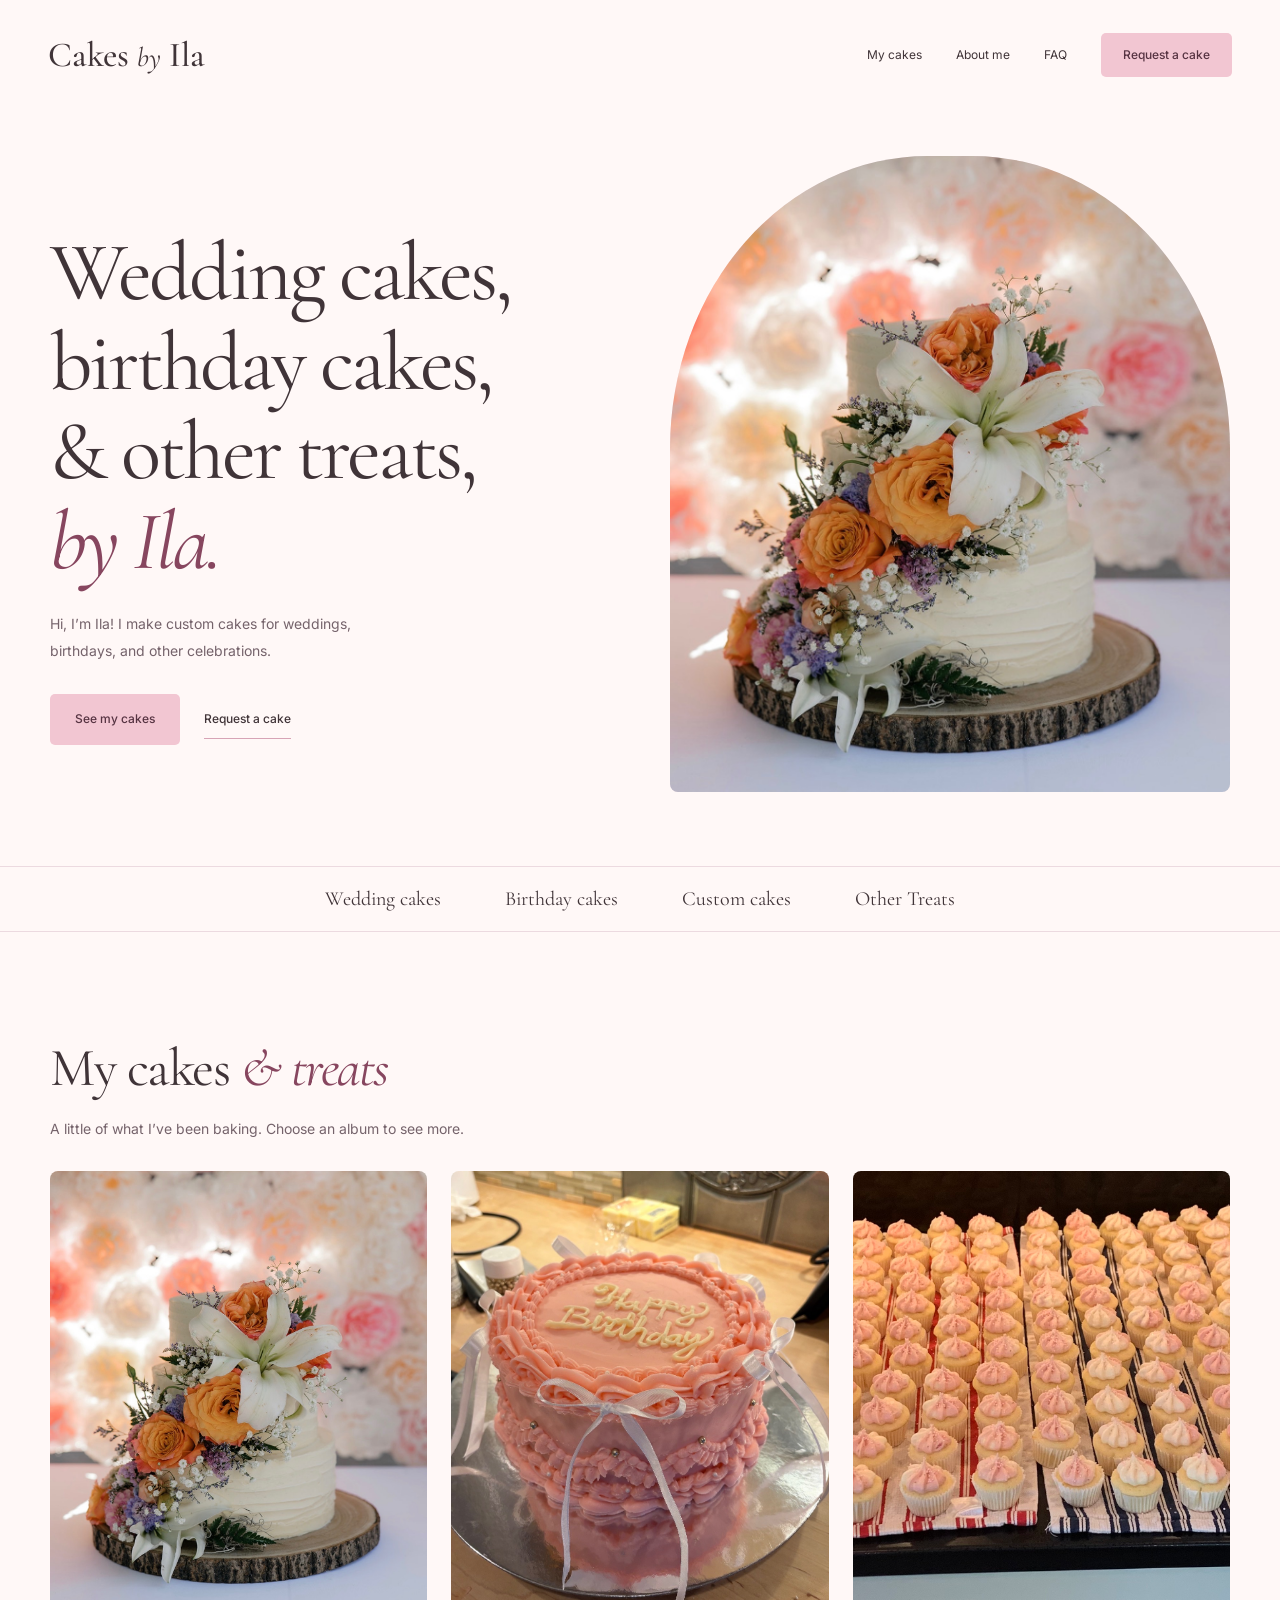
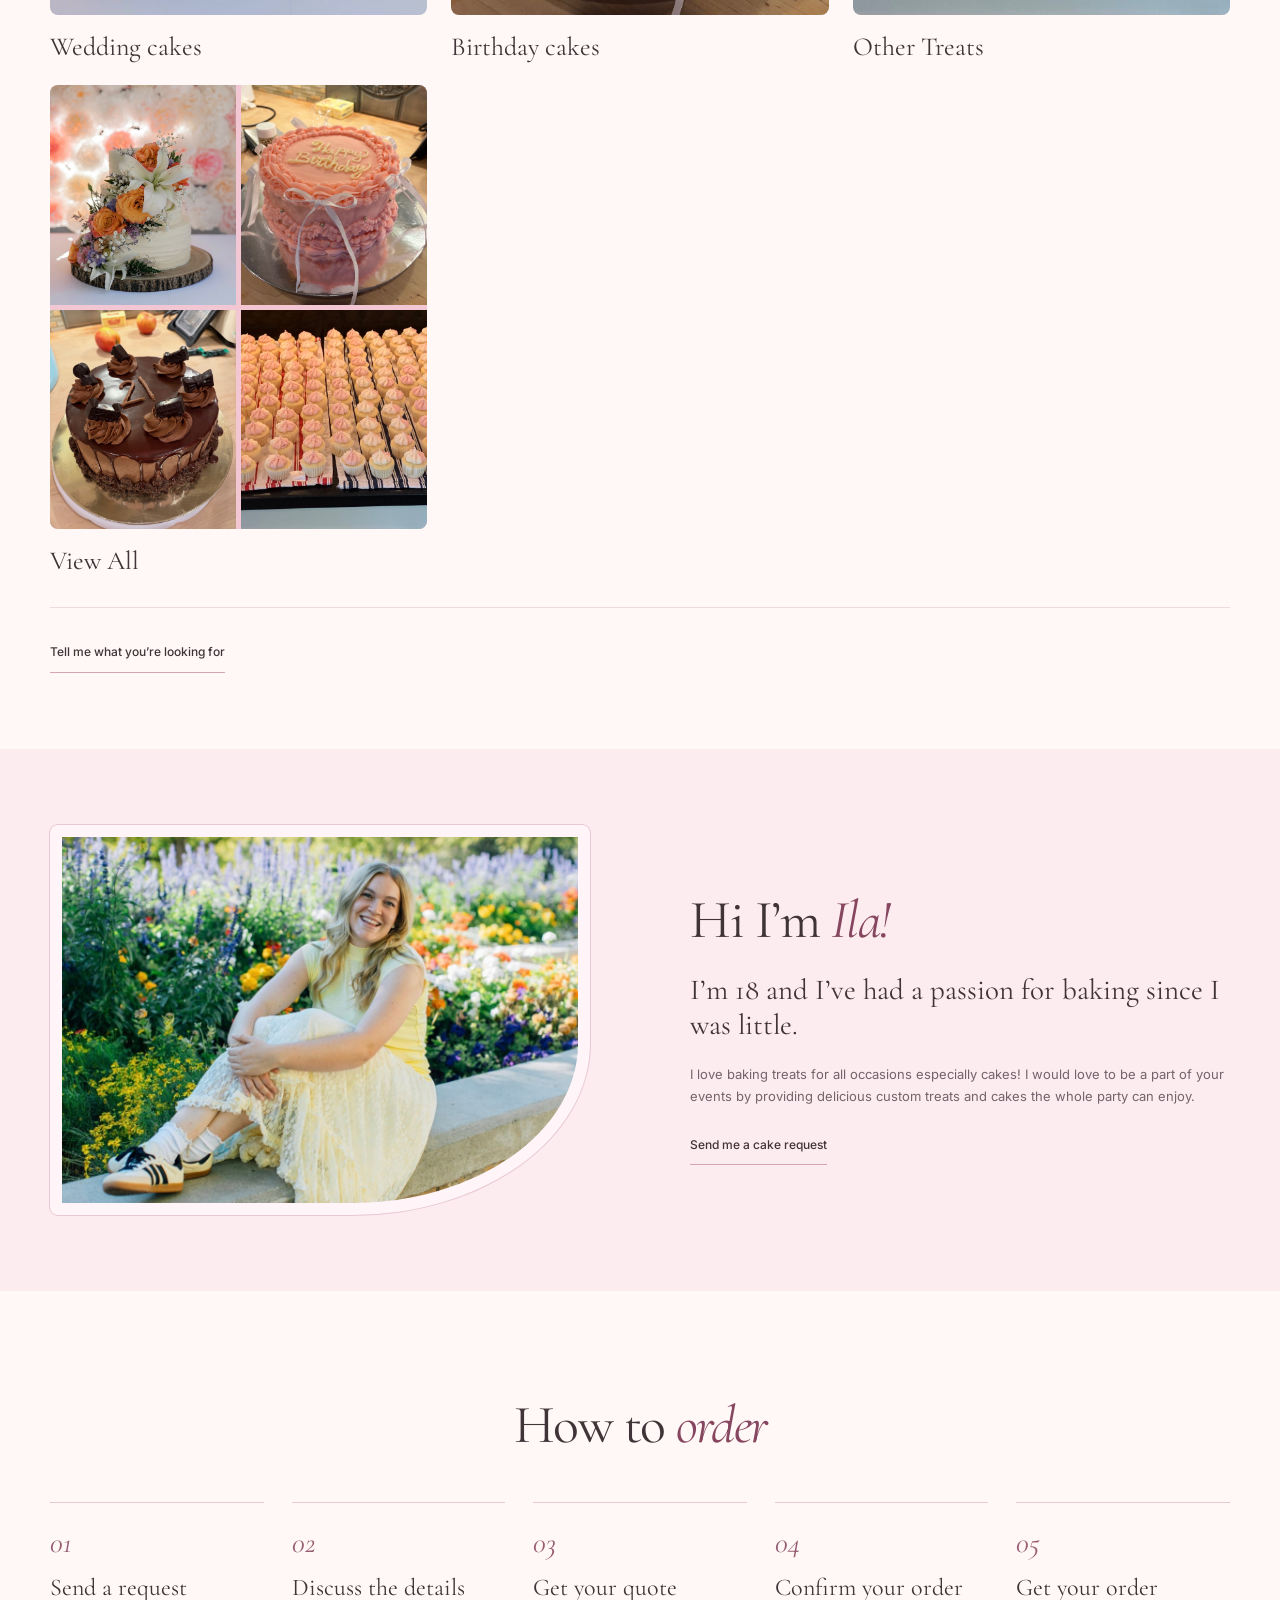
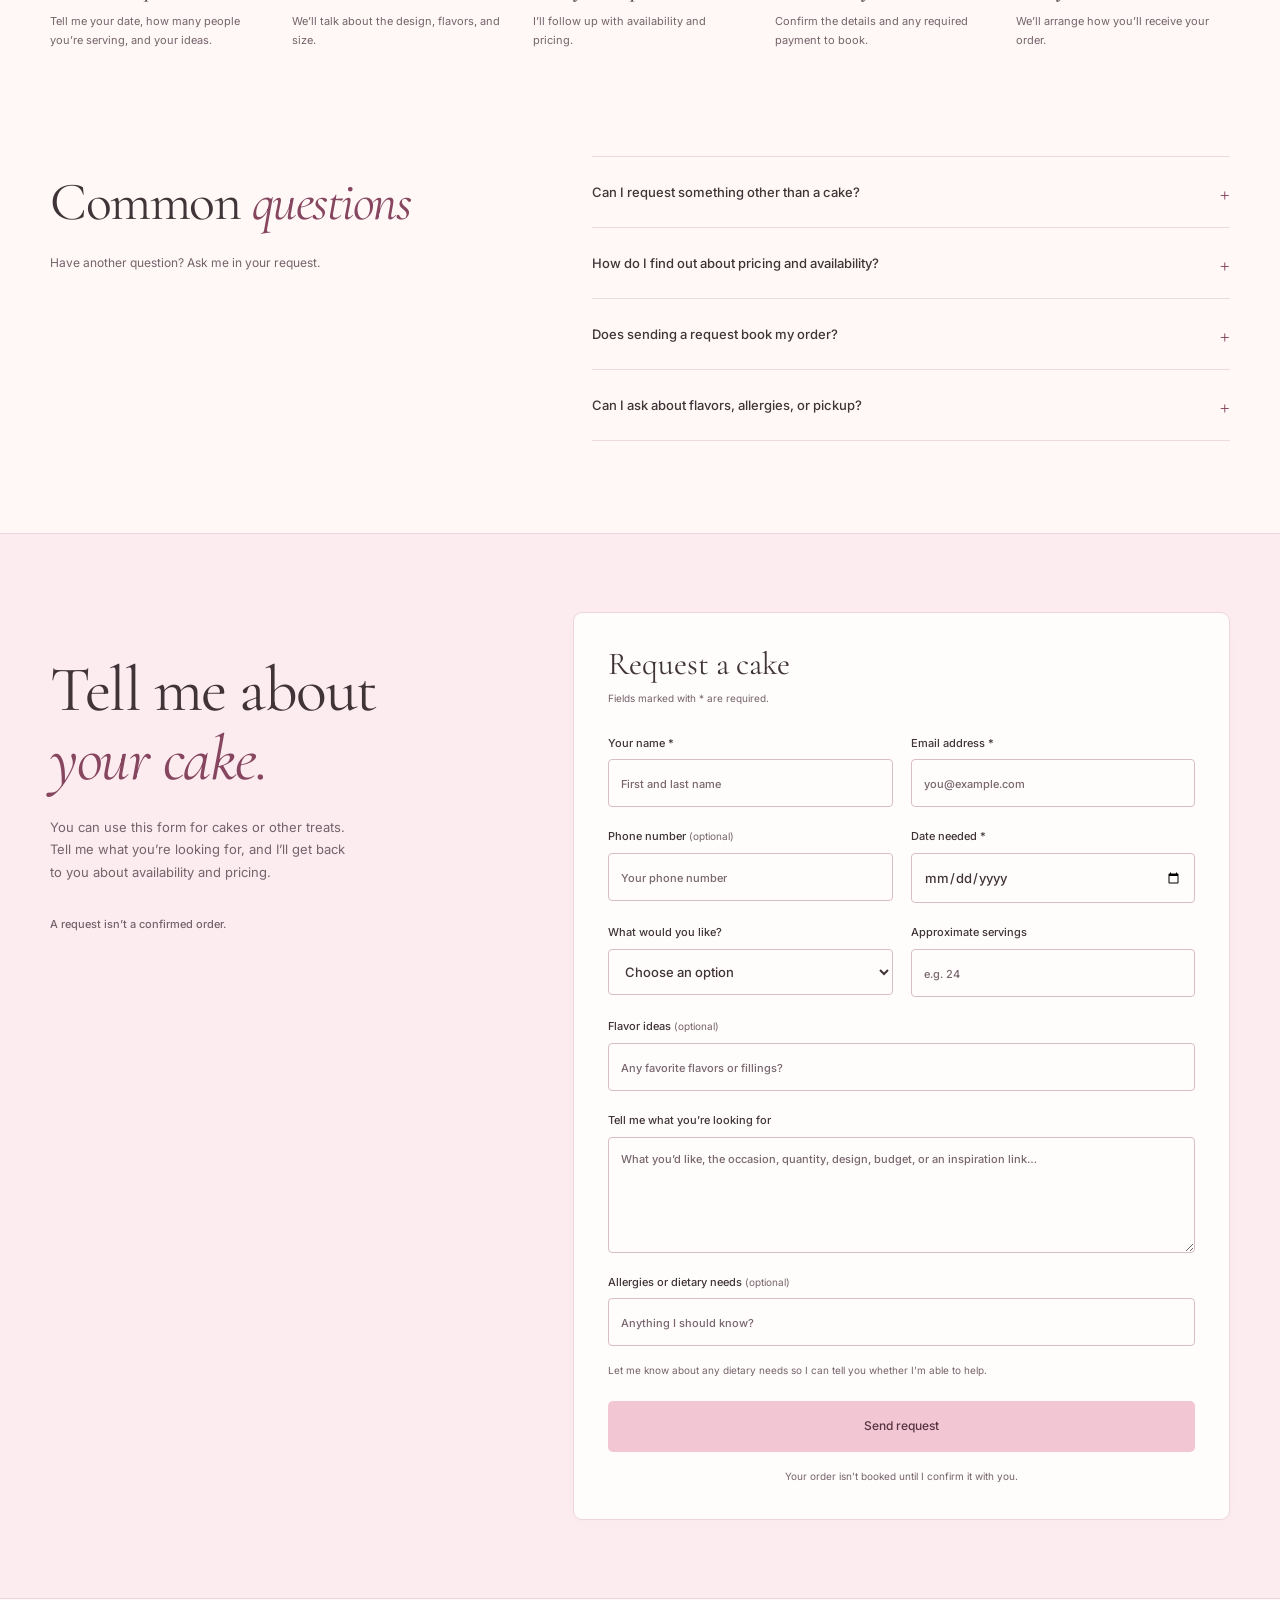
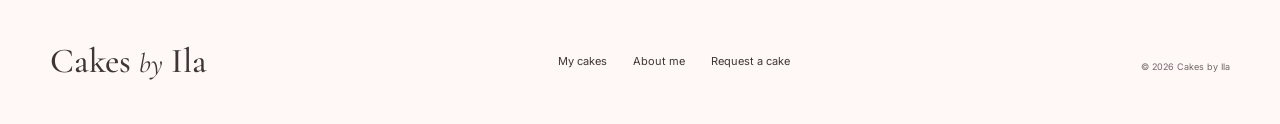
==== commit e724cca0: "Removed the custom cakes card from the website." ====
--- a/index.html
+++ b/index.html
@@ -16,7 +16,6 @@
 <section class="section-wrap portfolio" id="cakes" aria-labelledby="cakes-title"><div class="section-heading"><div><h2 id="cakes-title">My cakes <em>&amp; treats</em></h2></div></div><p class="album-intro">A little of what I’ve been baking. Choose an album to see more.</p><div class="cake-grid">
 <a class="album-card" href="gallery.html?album=wedding"><figure class="cake-card"><div class="cake-image"><img src="assets/images/wedding-cakes/wedding-cake.jpeg" width="1179" height="1519" loading="lazy" alt="White wedding cake with orange roses, white lilies, and small purple flowers"></div><figcaption><h3>Wedding cakes</h3></figcaption></figure></a>
 <a class="album-card" href="gallery.html?album=birthday"><figure class="cake-card"><div class="cake-image"><img src="assets/images/birthday-cakes/birthday-cake.jpeg" width="1179" height="1240" loading="lazy" alt="Pink birthday cake with piped frosting, white ribbon bows, and Happy Birthday lettering"></div><figcaption><h3>Birthday cakes</h3></figcaption></figure></a>
-<a class="album-card" href="gallery.html?album=celebration"><figure class="cake-card"><div class="cake-image"><img src="assets/images/custom-cakes/other-cake.jpeg" width="1179" height="1409" loading="lazy" alt="Chocolate drip cake with chocolate decorations and the number 21"></div><figcaption><h3>Custom cakes</h3></figcaption></figure></a>
 <a class="album-card" href="gallery.html?album=treats"><figure class="cake-card"><div class="cake-image"><img src="assets/images/other-treats/cupcakes.jpg" width="2922" height="1345" loading="lazy" decoding="async" alt="Rows of cupcakes topped with pink and white frosting"></div><figcaption><h3>Other Treats</h3></figcaption></figure></a>
 <a class="album-card" href="gallery.html"><figure class="cake-card"><div class="album-collage"><img src="assets/images/wedding-cakes/wedding-cake.jpeg" width="1179" height="1519" loading="lazy" alt=""><img src="assets/images/birthday-cakes/birthday-cake.jpeg" width="1179" height="1240" loading="lazy" alt=""><img src="assets/images/custom-cakes/other-cake.jpeg" width="1179" height="1409" loading="lazy" alt=""><img src="assets/images/other-treats/cupcakes.jpg" width="2922" height="1345" loading="lazy" alt=""></div><figcaption><h3>View All</h3></figcaption></figure></a>
 </div><div class="portfolio-cta"><a class="text-link" href="#request">Tell me what you’re looking for</a></div></section>
